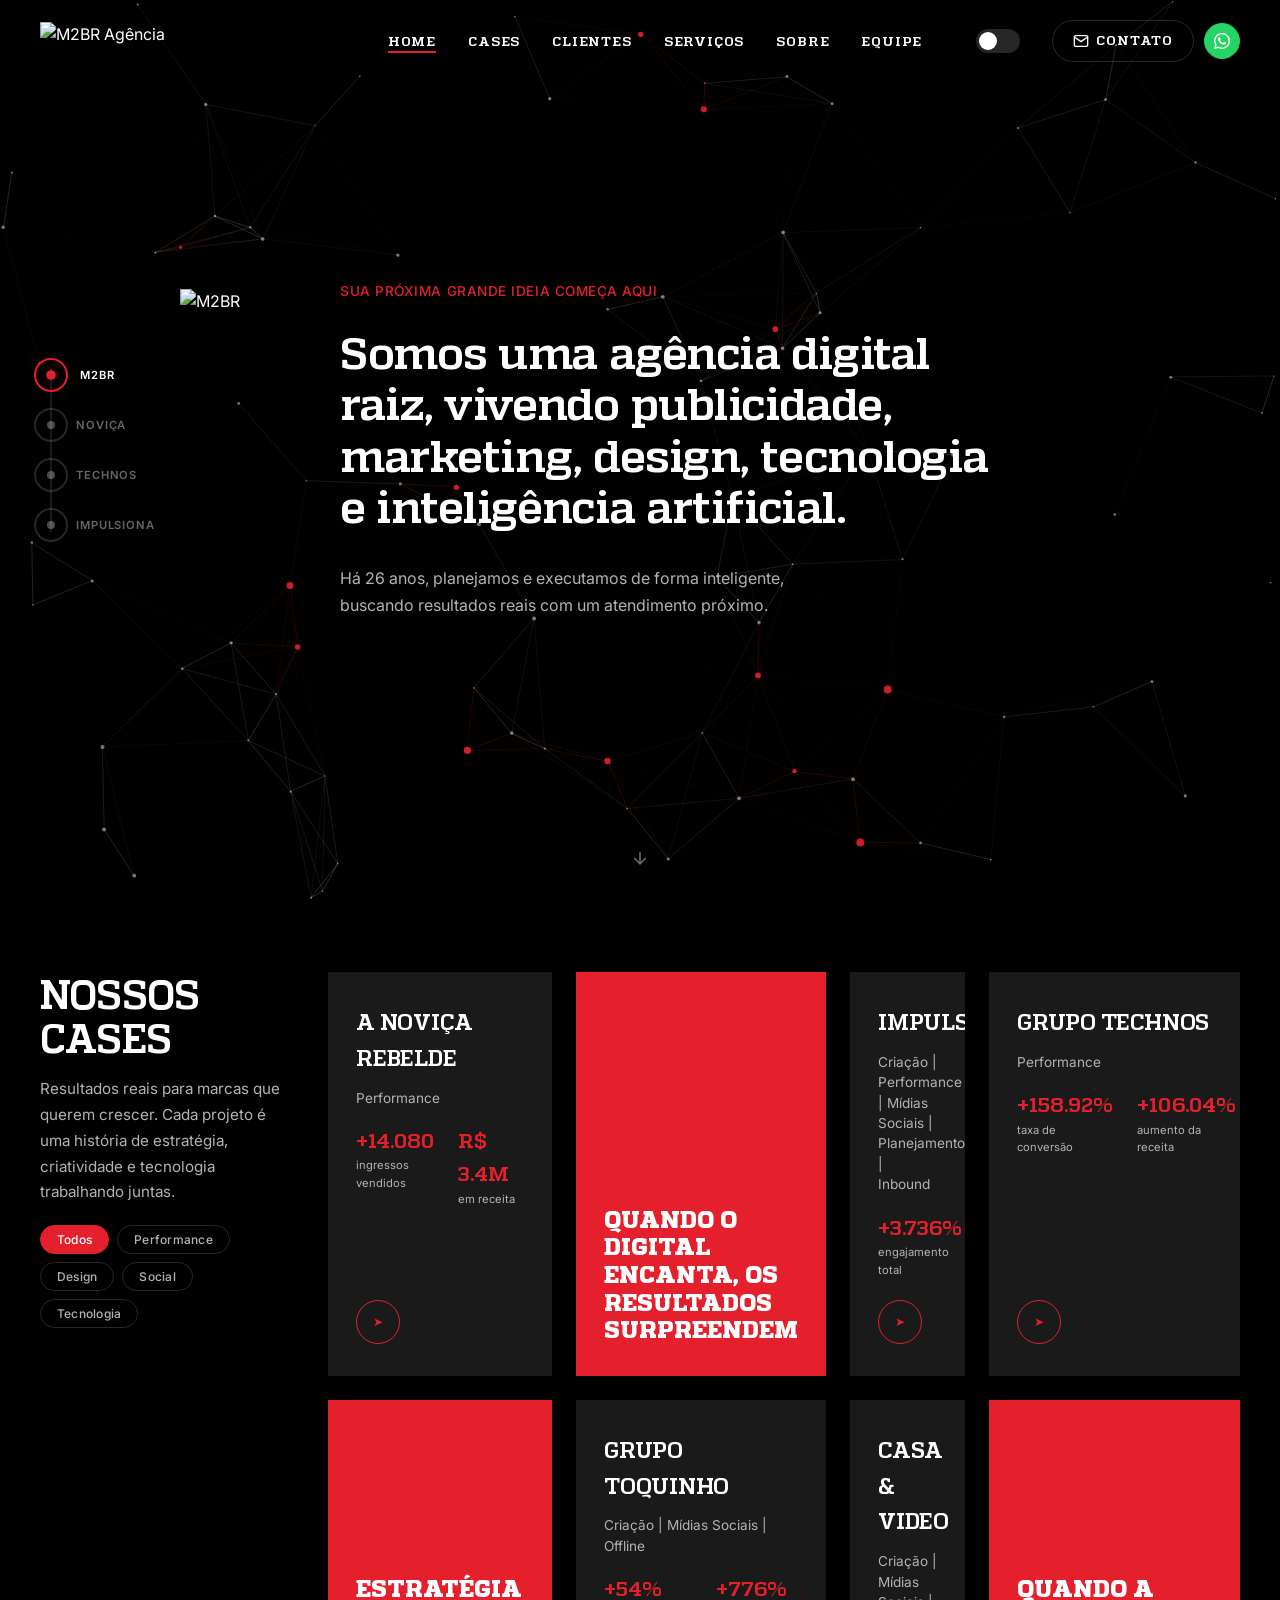
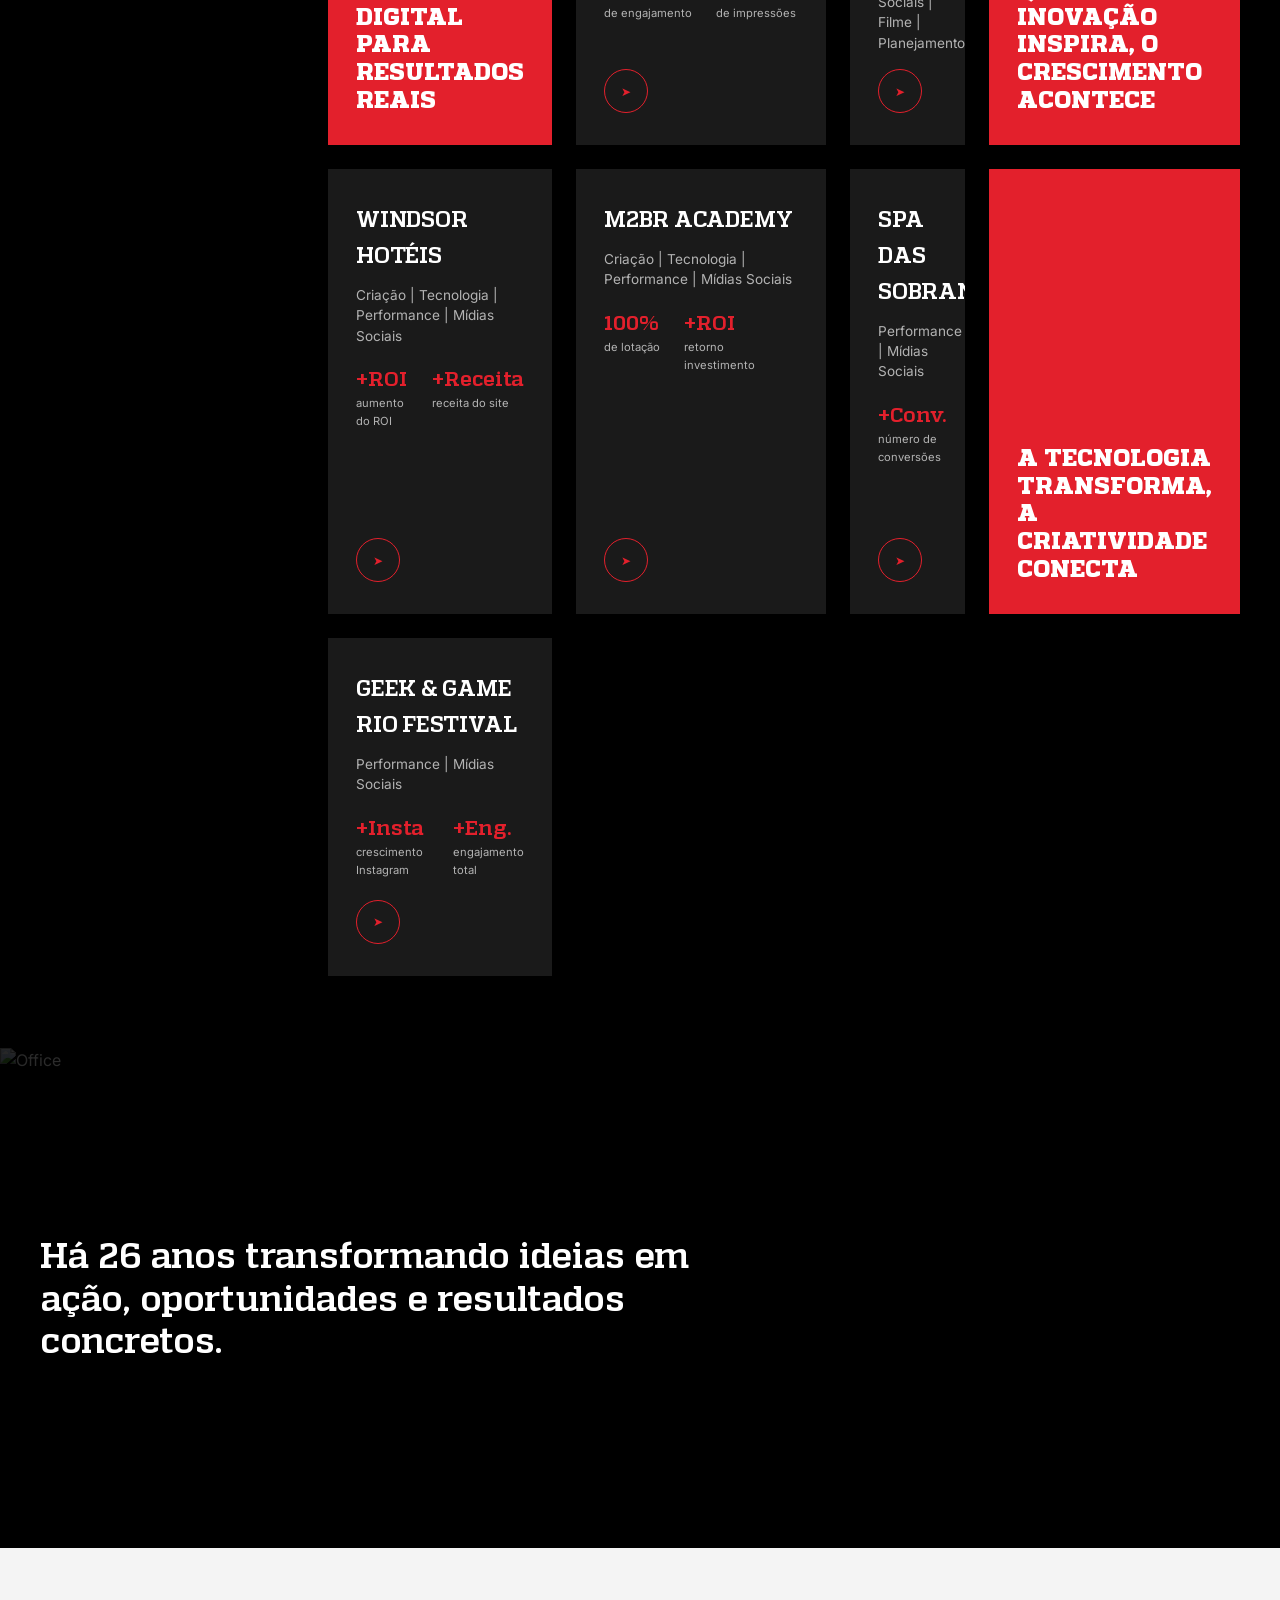
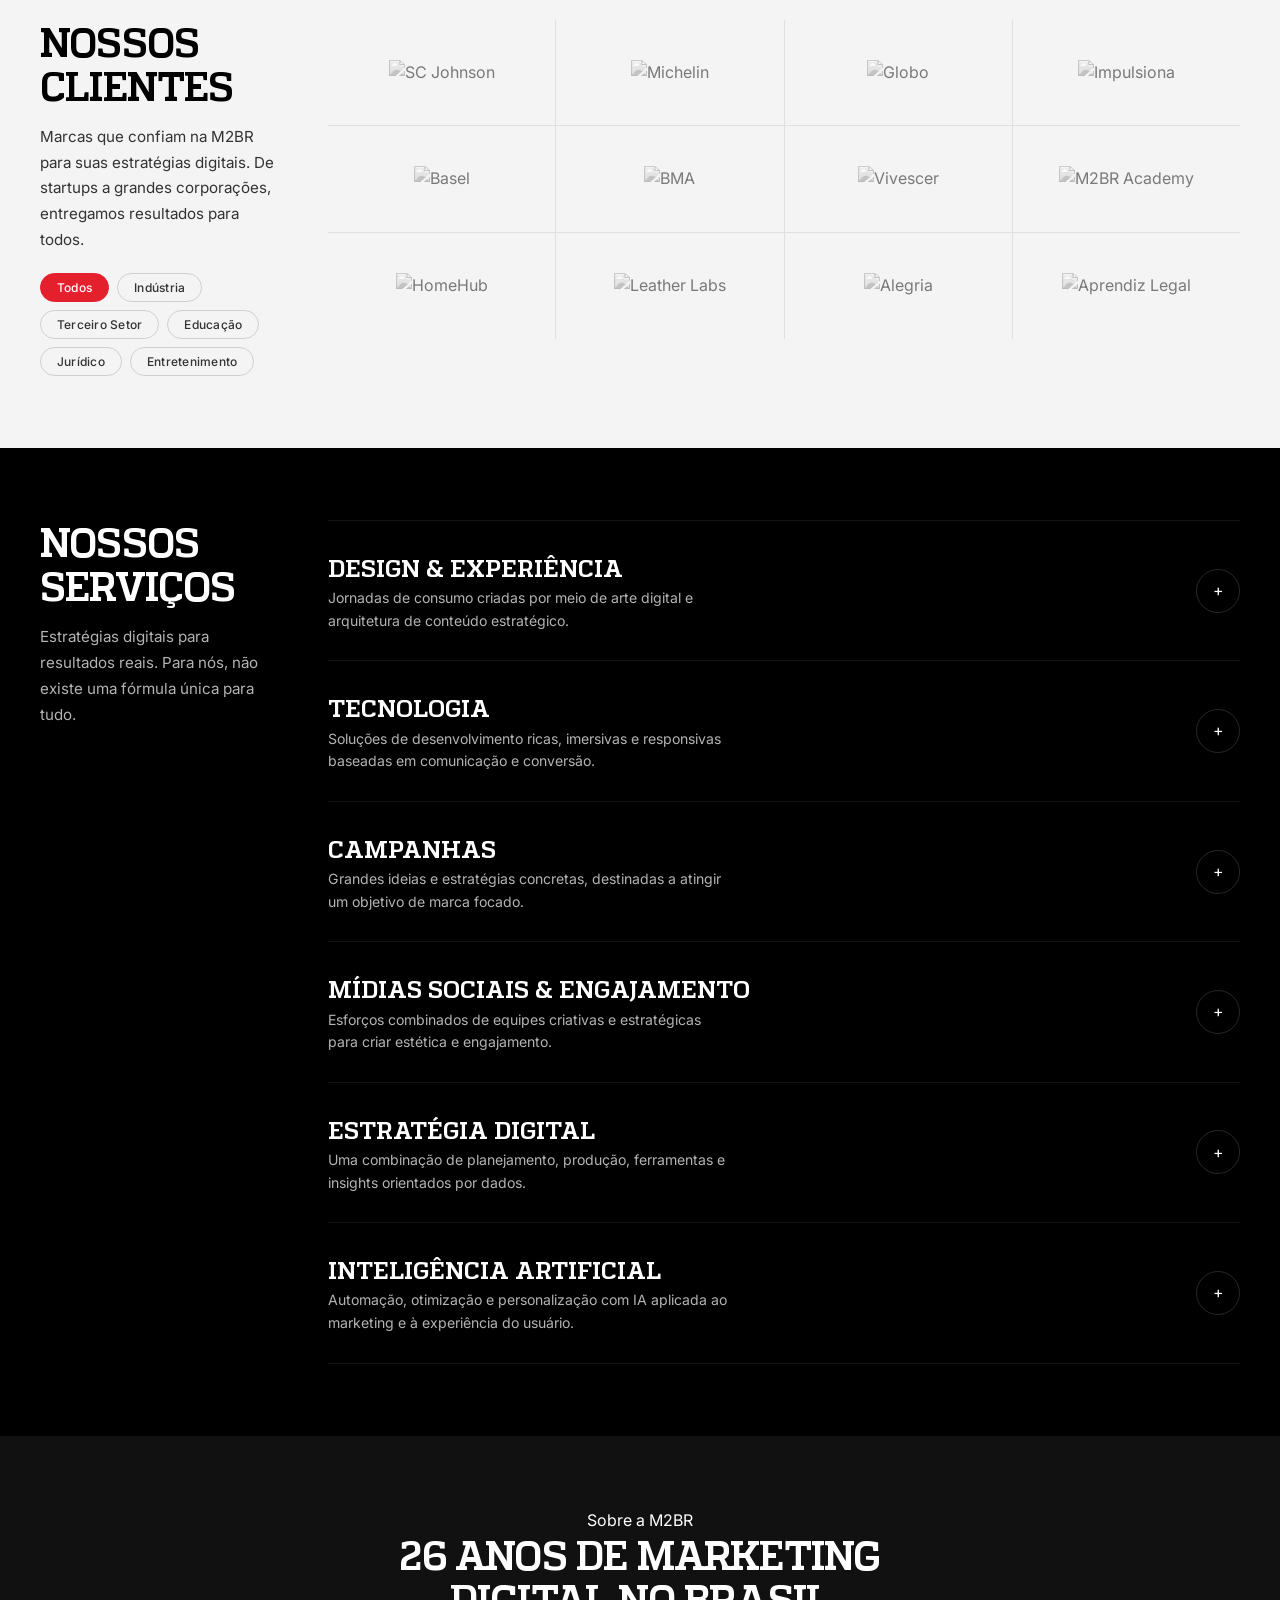
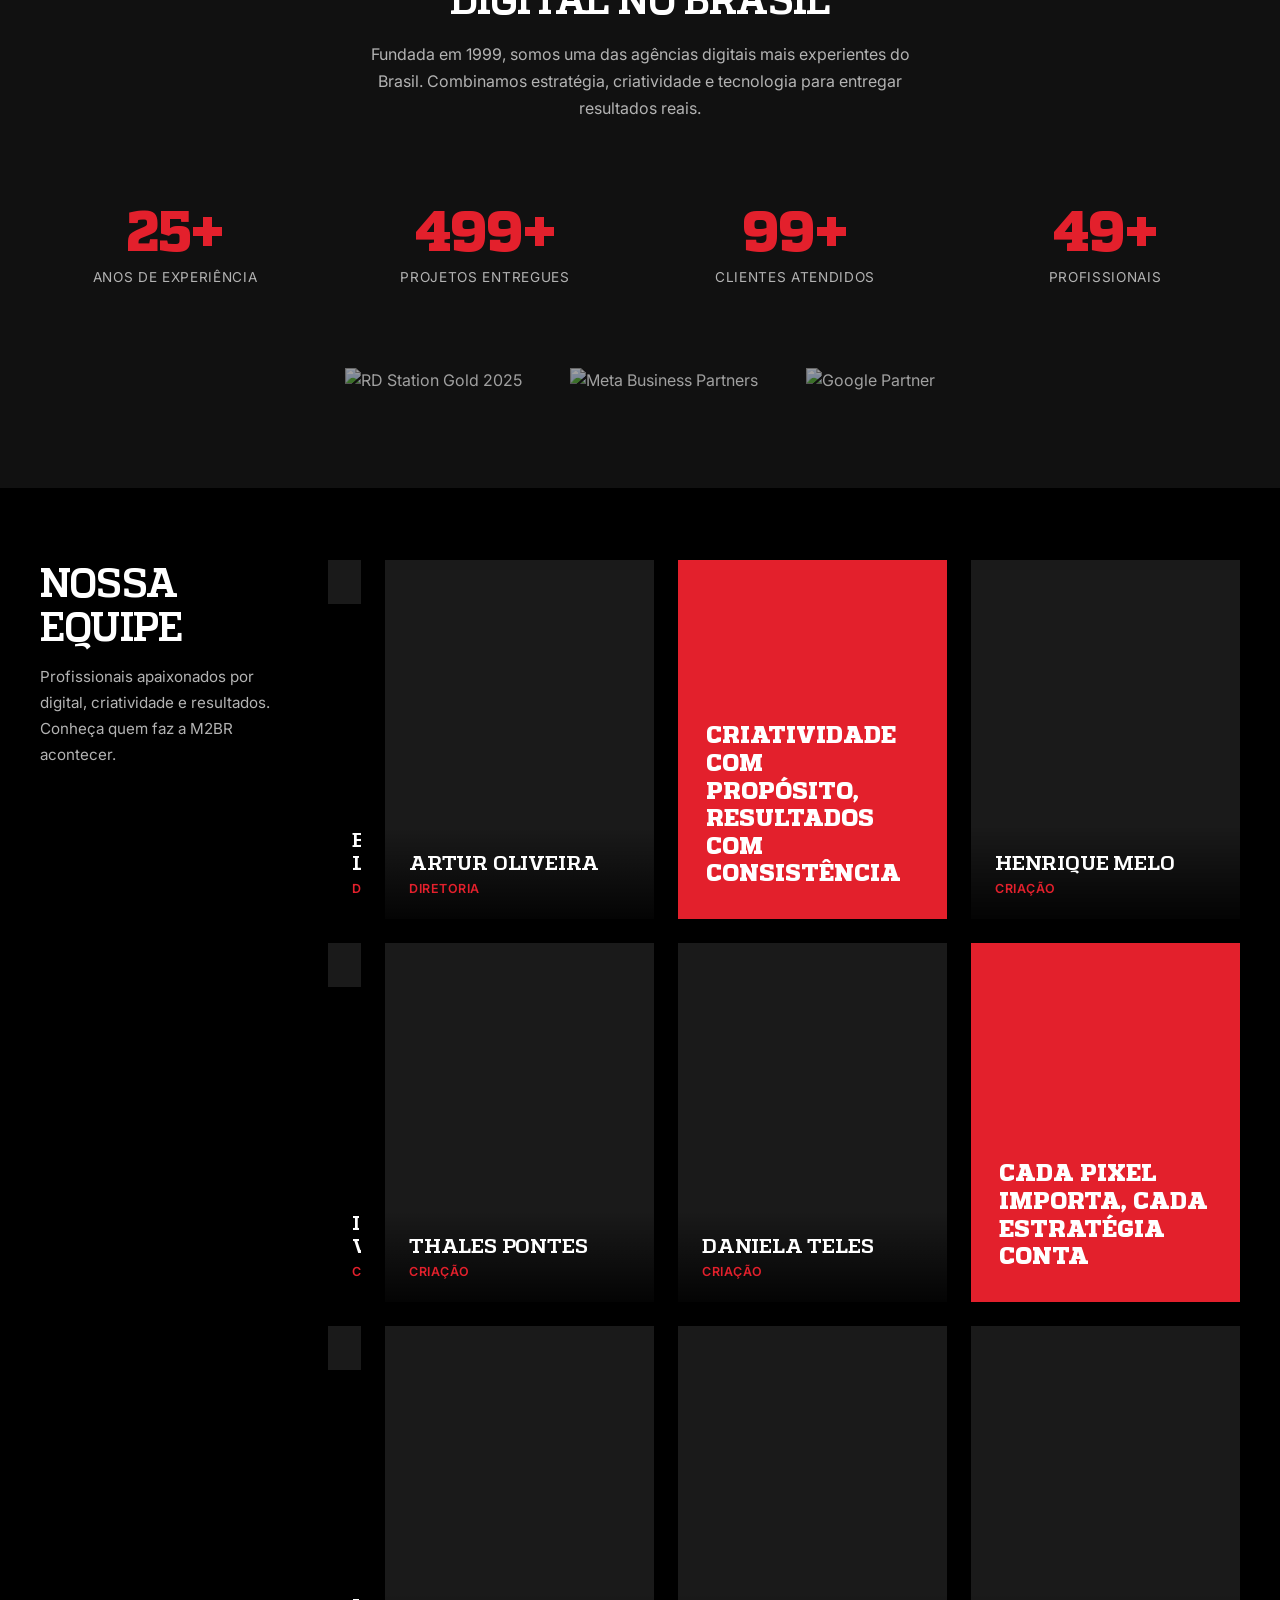
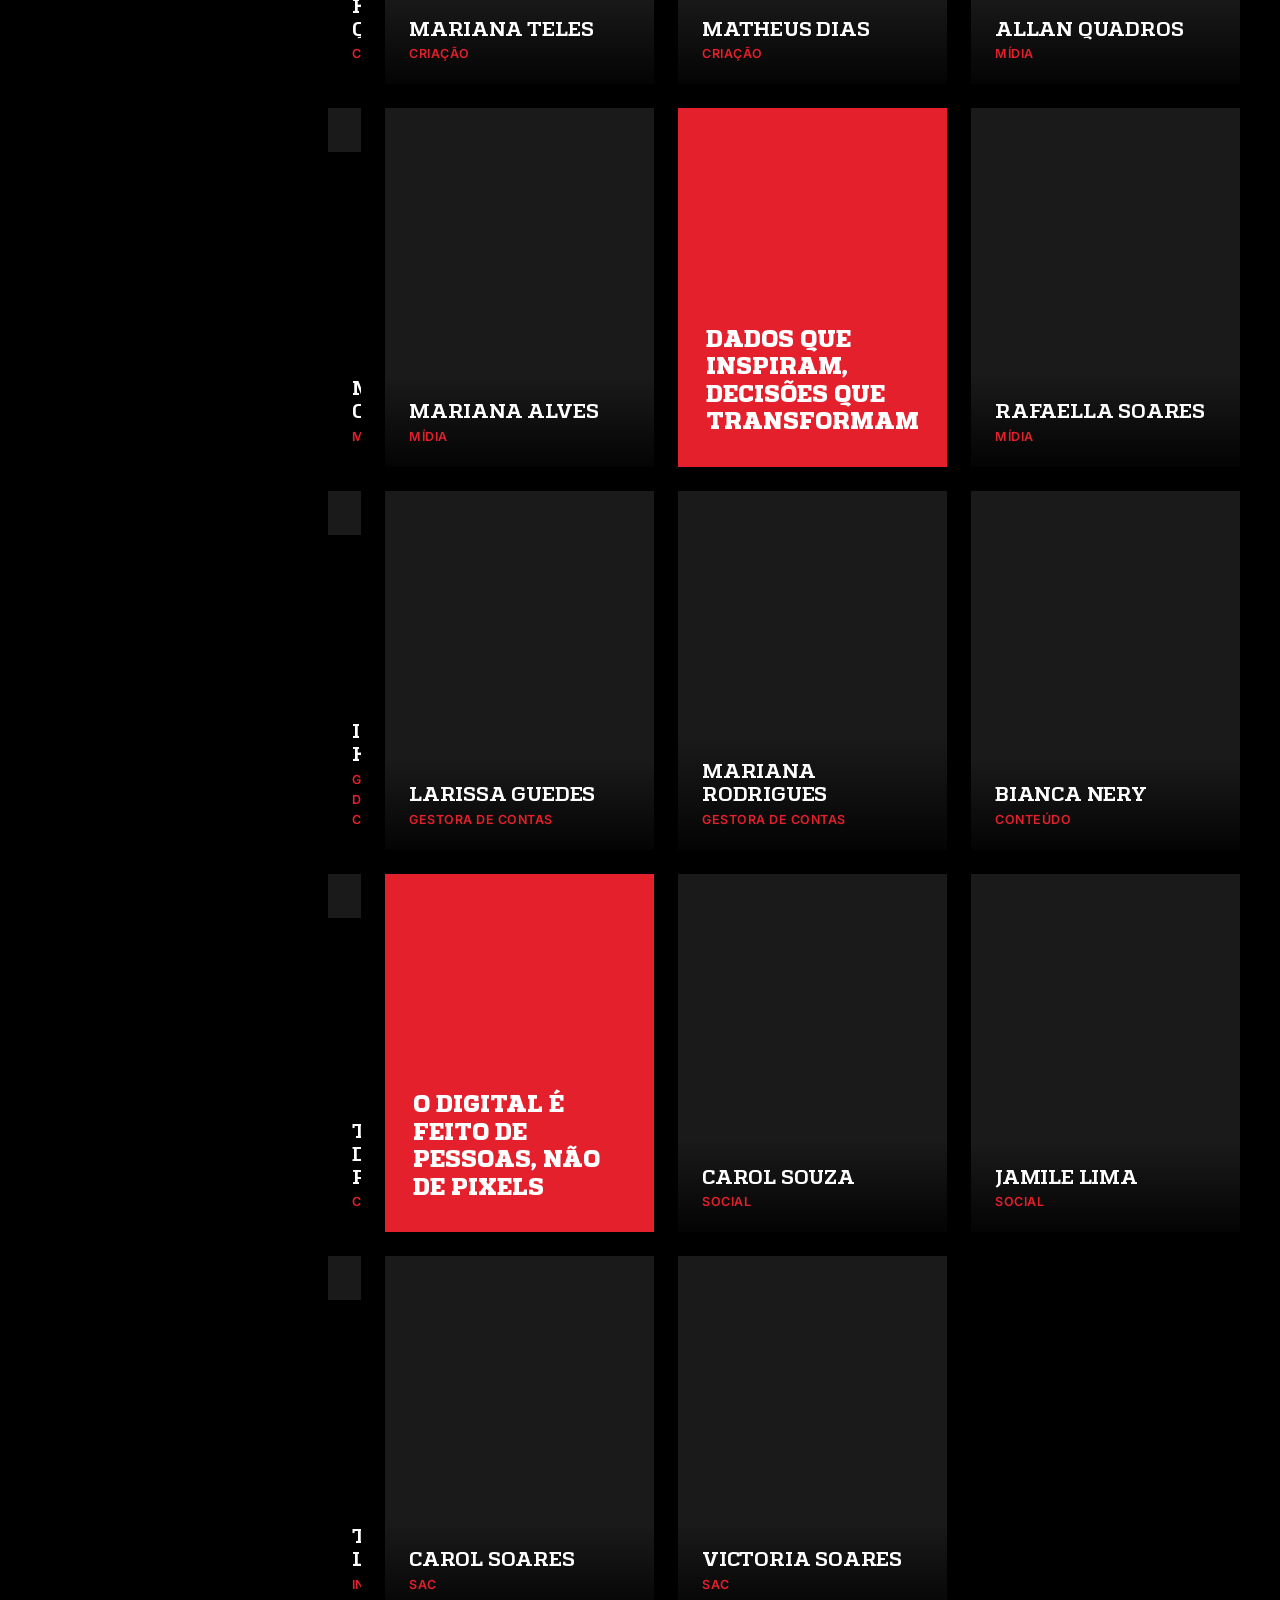
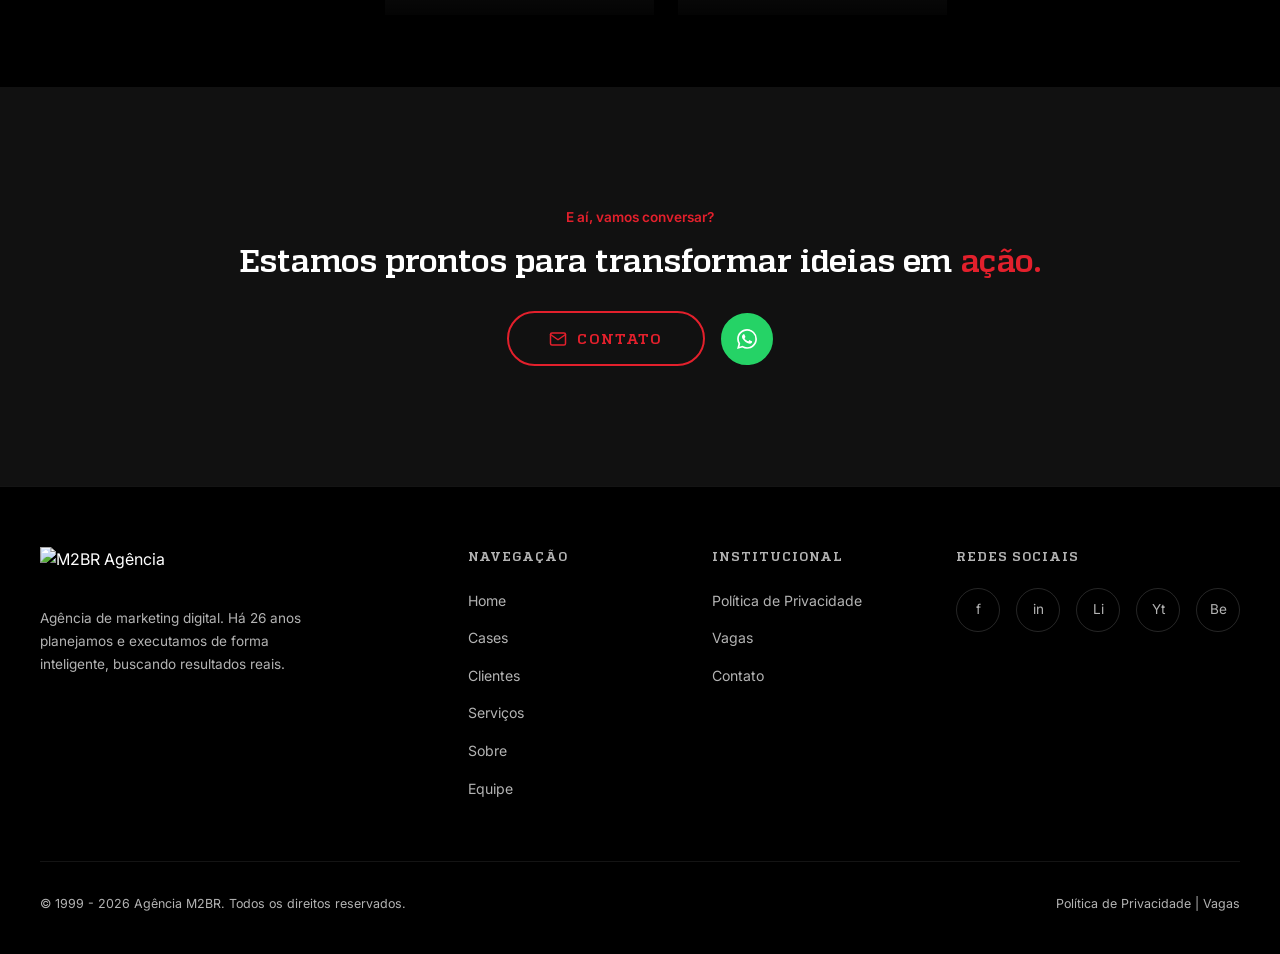
==== index.html @ 45c2c43b "Hero carousel slider with clip-path transitions, timeline nav, and light mode fix - 4-slide hero car" ====
<!DOCTYPE html>
<html lang="pt-BR">
<head>
  <meta charset="UTF-8">
  <meta name="viewport" content="width=device-width, initial-scale=1.0">
  <title>M2BR | Agência de Marketing Digital</title>
  <meta name="description" content="Somos uma agência digital raiz, vivendo publicidade, marketing, design, tecnologia e inteligência artificial. Há 26 anos transformando ideias em resultados.">
  <meta name="robots" content="noindex, nofollow">

  <!-- Open Graph / Social Sharing -->
  <meta property="og:type" content="website">
  <meta property="og:title" content="M2BR | Agência de Marketing Digital">
  <meta property="og:description" content="Agência digital raiz. Há 26 anos vivendo publicidade, marketing, design, tecnologia e IA. Transformamos ideias em resultados reais.">
  <meta property="og:image" content="https://agencia.m2br.com/wp-content/uploads/2024/10/LG-vermelho.png">
  <meta property="og:url" content="https://2026.m2br.com">
  <meta property="og:locale" content="pt_BR">
  <meta property="og:site_name" content="M2BR Agência">
  <meta name="twitter:card" content="summary_large_image">
  <meta name="twitter:title" content="M2BR | Agência de Marketing Digital">
  <meta name="twitter:description" content="Agência digital raiz. Há 26 anos transformando ideias em resultados reais.">

  <!-- Preload hero images -->
  <link rel="preload" as="image" href="https://agencia.m2br.com/wp-content/uploads/2024/10/A-NOVICA-REBELDE-2.jpg">
  <link rel="preload" as="image" href="https://agencia.m2br.com/wp-content/uploads/2024/10/technos-cover.jpg">
  <link rel="preload" as="image" href="https://agencia.m2br.com/wp-content/uploads/2024/10/imp_cover.jpg">

  <!-- Fonts -->
  <link rel="preconnect" href="https://fonts.googleapis.com">
  <link rel="preconnect" href="https://fonts.gstatic.com" crossorigin>
  <link href="https://fonts.googleapis.com/css2?family=Inter:wght@300;400;500;600;700&display=swap" rel="stylesheet">

  <!-- Styles -->
  <link rel="stylesheet" href="css/style.css?v=20260330a">

  <!-- Favicon -->
  <link rel="icon" href="https://agencia.m2br.com/wp-content/uploads/2022/05/LG.png" type="image/png">
</head>
<body>

  <!-- Skip Link -->
  <a href="#main-content" class="skip-link">Pular para o conteúdo principal</a>

  <!-- ======== NAVIGATION ======== -->
  <nav class="nav" id="nav" aria-label="Navegação principal">
    <div class="container">
      <a href="#" class="nav-logo">
        <img src="https://agencia.m2br.com/wp-content/uploads/2022/05/LG.png" alt="M2BR Agência" class="nav-logo-img">
      </a>
      <ul class="nav-links" id="navLinks">
        <li><a href="#home" class="active">Home</a></li>
        <li><a href="#cases">Cases</a></li>
        <li><a href="#clientes">Clientes</a></li>
        <li><a href="#servicos">Serviços</a></li>
        <li><a href="#sobre">Sobre</a></li>
        <li><a href="#equipe">Equipe</a></li>
        <li>
          <button class="theme-toggle" id="themeToggle" aria-label="Alternar tema claro/escuro" title="Alternar tema">
            <span class="theme-toggle-icon theme-toggle-icon--moon">&#9790;</span>
            <span class="theme-toggle-icon theme-toggle-icon--sun">&#9728;</span>
            <span class="theme-toggle-track"><span class="theme-toggle-thumb"></span></span>
          </button>
        </li>
        <li class="nav-ctas">
          <a href="#contato" class="nav-cta nav-cta--contato" aria-label="Contato">
            <svg width="16" height="16" viewBox="0 0 24 24" fill="none" stroke="currentColor" stroke-width="2" stroke-linecap="round" stroke-linejoin="round"><path d="M4 4h16c1.1 0 2 .9 2 2v12c0 1.1-.9 2-2 2H4c-1.1 0-2-.9-2-2V6c0-1.1.9-2 2-2z"/><polyline points="22,6 12,13 2,6"/></svg>
            <span class="nav-cta-label">Contato</span>
          </a>
          <a href="https://wa.me/5521999999999" class="nav-cta nav-cta--whatsapp" target="_blank" rel="noopener" aria-label="WhatsApp">
            <svg width="16" height="16" viewBox="0 0 24 24" fill="currentColor"><path d="M17.472 14.382c-.297-.149-1.758-.867-2.03-.967-.273-.099-.471-.148-.67.15-.197.297-.767.966-.94 1.164-.173.199-.347.223-.644.075-.297-.15-1.255-.463-2.39-1.475-.883-.788-1.48-1.761-1.653-2.059-.173-.297-.018-.458.13-.606.134-.133.298-.347.446-.52.149-.174.198-.298.298-.497.099-.198.05-.371-.025-.52-.075-.149-.669-1.612-.916-2.207-.242-.579-.487-.5-.669-.51-.173-.008-.371-.01-.57-.01-.198 0-.52.074-.792.372-.272.297-1.04 1.016-1.04 2.479 0 1.462 1.065 2.875 1.213 3.074.149.198 2.096 3.2 5.077 4.487.709.306 1.262.489 1.694.625.712.227 1.36.195 1.871.118.571-.085 1.758-.719 2.006-1.413.248-.694.248-1.289.173-1.413-.074-.124-.272-.198-.57-.347m-5.421 7.403h-.004a9.87 9.87 0 01-5.031-1.378l-.361-.214-3.741.982.998-3.648-.235-.374a9.86 9.86 0 01-1.51-5.26c.001-5.45 4.436-9.884 9.888-9.884 2.64 0 5.122 1.03 6.988 2.898a9.825 9.825 0 012.893 6.994c-.003 5.45-4.437 9.884-9.885 9.884m8.413-18.297A11.815 11.815 0 0012.05 0C5.495 0 .16 5.335.157 11.892c0 2.096.547 4.142 1.588 5.945L.057 24l6.305-1.654a11.882 11.882 0 005.683 1.448h.005c6.554 0 11.89-5.335 11.893-11.893a11.821 11.821 0 00-3.48-8.413z"/></svg>
          </a>
        </li>
      </ul>
      <button class="nav-toggle" id="navToggle" aria-label="Abrir menu de navegação" aria-expanded="false" aria-controls="navLinks">
        <span></span><span></span><span></span>
      </button>
    </div>
  </nav>

  <main id="main-content">

  <!-- ======== HERO ======== -->
  <section class="hero" id="home" aria-roledescription="carousel" aria-label="Destaques da agência">
    <canvas class="hero-particles" id="heroParticles"></canvas>

    <!-- Slides -->
    <div class="hero-slider" id="heroSlider">

      <!-- Slide 0: A Agência -->
      <div class="hero-slide active" data-slide="0" data-accent="227,32,44" role="tabpanel" aria-label="M2BR Agência">
        <div class="hero-slide-content container">
          <div class="hero-brand">
            <img src="https://agencia.m2br.com/wp-content/uploads/2024/10/LG-vermelho.png" alt="M2BR" class="hero-logo">
          </div>
          <div class="hero-text">
            <p class="hero-tagline">Sua próxima grande ideia começa aqui</p>
            <h1>Somos uma agência digital raiz, vivendo publicidade, marketing, design, tecnologia e inteligência artificial.</h1>
            <p class="hero-desc">Há 26 anos, planejamos e executamos de forma inteligente, buscando resultados reais com um atendimento próximo.</p>
          </div>
        </div>
      </div>

      <!-- Slide 1: A Noviça Rebelde -->
      <div class="hero-slide" data-slide="1" data-accent="227,32,44" role="tabpanel" aria-label="Case A Noviça Rebelde" aria-hidden="true">
        <div class="hero-slide-bg">
          <img src="https://agencia.m2br.com/wp-content/uploads/2024/10/A-NOVICA-REBELDE-2.jpg" alt="" loading="lazy">
        </div>
        <div class="hero-slide-content container">
          <div class="hero-text">
            <p class="hero-tagline">Case de Sucesso — Performance</p>
            <h1>A Noviça Rebelde</h1>
            <div class="hero-metrics">
              <div class="hero-metric">
                <div class="hero-metric-value" data-target="14080" data-prefix="+">+14.080</div>
                <div class="hero-metric-label">ingressos vendidos</div>
              </div>
              <div class="hero-metric">
                <div class="hero-metric-value">R$ 3.4M</div>
                <div class="hero-metric-label">em receita</div>
              </div>
            </div>
            <a href="#cases" class="hero-case-link">Ver case completo <span>→</span></a>
          </div>
        </div>
      </div>

      <!-- Slide 2: Grupo Technos -->
      <div class="hero-slide" data-slide="2" data-accent="212,175,55" role="tabpanel" aria-label="Case Grupo Technos" aria-hidden="true">
        <div class="hero-slide-bg">
          <img src="https://agencia.m2br.com/wp-content/uploads/2024/10/technos-cover.jpg" alt="" loading="lazy">
        </div>
        <div class="hero-slide-content container">
          <div class="hero-text">
            <p class="hero-tagline">Case de Sucesso — Performance</p>
            <h1>Grupo Technos</h1>
            <div class="hero-metrics">
              <div class="hero-metric">
                <div class="hero-metric-value">+158.92%</div>
                <div class="hero-metric-label">taxa de conversão</div>
              </div>
              <div class="hero-metric">
                <div class="hero-metric-value">+106.04%</div>
                <div class="hero-metric-label">aumento da receita</div>
              </div>
            </div>
            <a href="#cases" class="hero-case-link">Ver case completo <span>→</span></a>
          </div>
        </div>
      </div>

      <!-- Slide 3: Impulsiona -->
      <div class="hero-slide" data-slide="3" data-accent="0,180,130" role="tabpanel" aria-label="Case Impulsiona" aria-hidden="true">
        <div class="hero-slide-bg">
          <img src="https://agencia.m2br.com/wp-content/uploads/2024/10/imp_cover.jpg" alt="" loading="lazy">
        </div>
        <div class="hero-slide-content container">
          <div class="hero-text">
            <p class="hero-tagline">Case de Sucesso — Performance & Social</p>
            <h1>Impulsiona</h1>
            <div class="hero-metrics">
              <div class="hero-metric">
                <div class="hero-metric-value">+3.736%</div>
                <div class="hero-metric-label">engajamento total</div>
              </div>
              <div class="hero-metric">
                <div class="hero-metric-value">+10.000</div>
                <div class="hero-metric-label">escolas cadastradas</div>
              </div>
            </div>
            <a href="#cases" class="hero-case-link">Ver case completo <span>→</span></a>
          </div>
        </div>
      </div>
    </div>

    <!-- Timeline Navigator -->
    <nav class="hero-timeline" id="heroTimeline" aria-label="Navegação do hero">
      <div class="hero-timeline-line"></div>
      <button class="hero-timeline-node active" data-goto="0" aria-label="M2BR Agência" aria-current="true">
        <svg class="hero-node-ring" viewBox="0 0 36 36"><circle cx="18" cy="18" r="16" fill="none" stroke-width="2"/></svg>
        <span class="hero-node-label">M2BR</span>
      </button>
      <button class="hero-timeline-node" data-goto="1" aria-label="Case A Noviça Rebelde">
        <svg class="hero-node-ring" viewBox="0 0 36 36"><circle cx="18" cy="18" r="16" fill="none" stroke-width="2"/></svg>
        <span class="hero-node-label">Noviça</span>
      </button>
      <button class="hero-timeline-node" data-goto="2" aria-label="Case Grupo Technos">
        <svg class="hero-node-ring" viewBox="0 0 36 36"><circle cx="18" cy="18" r="16" fill="none" stroke-width="2"/></svg>
        <span class="hero-node-label">Technos</span>
      </button>
      <button class="hero-timeline-node" data-goto="3" aria-label="Case Impulsiona">
        <svg class="hero-node-ring" viewBox="0 0 36 36"><circle cx="18" cy="18" r="16" fill="none" stroke-width="2"/></svg>
        <span class="hero-node-label">Impulsiona</span>
      </button>
    </nav>

    <div class="hero-scroll">
      <svg viewBox="0 0 24 24" fill="none" stroke="currentColor" stroke-width="2"><path d="M12 5v14M5 12l7 7 7-7"/></svg>
    </div>
  </section>

  <!-- ======== CASES ======== -->
  <section class="section" id="cases">
    <div class="container">
      <div class="section-layout">
        <div class="section-sidebar fade-up">
          <h2 class="section-title">Nossos Cases</h2>
          <p class="section-desc">Resultados reais para marcas que querem crescer. Cada projeto é uma história de estratégia, criatividade e tecnologia trabalhando juntas.</p>
          <div class="filter-pills" data-filter-target="cases-grid">
            <button class="filter-pill active" data-filter="all">Todos</button>
            <button class="filter-pill" data-filter="performance">Performance</button>
            <button class="filter-pill" data-filter="design">Design</button>
            <button class="filter-pill" data-filter="social">Social</button>
            <button class="filter-pill" data-filter="tecnologia">Tecnologia</button>
          </div>
        </div>
        <div class="cases-grid" id="cases-grid">

          <!-- Card: A Noviça Rebelde -->
          <div class="card card-has-bg fade-up" data-category="performance">
            <img class="card-bg" src="https://agencia.m2br.com/wp-content/uploads/2024/10/A-NOVICA-REBELDE-2.jpg" alt="" loading="lazy">
            <div class="card-content">
              <div>
                <div class="card-client">A Noviça Rebelde</div>
                <div class="card-services">Performance</div>
                <div class="card-metrics">
                  <div class="card-metric">
                    <div class="metric-value">+14.080</div>
                    <div class="metric-label">ingressos vendidos</div>
                  </div>
                  <div class="card-metric">
                    <div class="metric-value">R$ 3.4M</div>
                    <div class="metric-label">em receita</div>
                  </div>
                </div>
              </div>
              <a href="#" class="card-arrow">&#10148;</a>
            </div>
          </div>

          <!-- Quote Card -->
          <div class="card-quote fade-up" data-category="all">
            <div class="quote-text">Quando o digital encanta, os resultados surpreendem</div>
          </div>

          <!-- Card: Impulsiona -->
          <div class="card card-has-bg fade-up" data-category="social performance">
            <img class="card-bg" src="https://agencia.m2br.com/wp-content/uploads/2024/10/imp_cover.jpg" alt="" loading="lazy">
            <div class="card-content">
              <div>
                <div class="card-client">Impulsiona</div>
                <div class="card-services">Criação | Performance | Mídias Sociais | Planejamento | Inbound</div>
                <div class="card-metrics">
                  <div class="card-metric">
                    <div class="metric-value">+3.736%</div>
                    <div class="metric-label">engajamento total</div>
                  </div>
                  <div class="card-metric">
                    <div class="metric-value">+10.000</div>
                    <div class="metric-label">escolas cadastradas</div>
                  </div>
                </div>
              </div>
              <a href="#" class="card-arrow">&#10148;</a>
            </div>
          </div>

          <!-- Card: Grupo Technos -->
          <div class="card card-has-bg fade-up" data-category="performance">
            <img class="card-bg" src="https://agencia.m2br.com/wp-content/uploads/2024/10/technos-cover.jpg" alt="" loading="lazy">
            <div class="card-content">
              <div>
                <div class="card-client">Grupo Technos</div>
                <div class="card-services">Performance</div>
                <div class="card-metrics">
                  <div class="card-metric">
                    <div class="metric-value">+158.92%</div>
                    <div class="metric-label">taxa de conversão</div>
                  </div>
                  <div class="card-metric">
                    <div class="metric-value">+106.04%</div>
                    <div class="metric-label">aumento da receita</div>
                  </div>
                </div>
              </div>
              <a href="#" class="card-arrow">&#10148;</a>
            </div>
          </div>

          <!-- Quote Card -->
          <div class="card-quote fade-up" data-category="all">
            <div class="quote-text">Estratégia digital para resultados reais</div>
          </div>

          <!-- Card: Grupo Toquinho -->
          <div class="card card-has-bg fade-up" data-category="social design">
            <img class="card-bg" src="https://agencia.m2br.com/wp-content/uploads/2024/10/cover-grupo-toquinho.jpg" alt="" loading="lazy">
            <div class="card-content">
              <div>
                <div class="card-client">Grupo Toquinho</div>
                <div class="card-services">Criação | Mídias Sociais | Offline</div>
                <div class="card-metrics">
                  <div class="card-metric">
                    <div class="metric-value">+54%</div>
                    <div class="metric-label">de engajamento</div>
                  </div>
                  <div class="card-metric">
                    <div class="metric-value">+776%</div>
                    <div class="metric-label">de impressões</div>
                  </div>
                </div>
              </div>
              <a href="#" class="card-arrow">&#10148;</a>
            </div>
          </div>

          <!-- Card: Casa & Video -->
          <div class="card card-has-bg fade-up" data-category="design social">
            <img class="card-bg" src="https://agencia.m2br.com/wp-content/uploads/2024/10/cv-case-cover.jpg" alt="" loading="lazy">
            <div class="card-content">
              <div>
                <div class="card-client">Casa & Video</div>
                <div class="card-services">Criação | Mídias Sociais | Filme | Planejamento</div>
              </div>
              <a href="#" class="card-arrow">&#10148;</a>
            </div>
          </div>

          <!-- Quote Card -->
          <div class="card-quote fade-up" data-category="all">
            <div class="quote-text">Quando a inovação inspira, o crescimento acontece</div>
          </div>

          <!-- Card: Windsor Hotéis -->
          <div class="card card-has-bg fade-up" data-category="tecnologia performance social">
            <img class="card-bg" src="https://agencia.m2br.com/wp-content/uploads/2024/10/cover-windsor.jpg" alt="" loading="lazy">
            <div class="card-content">
              <div>
                <div class="card-client">Windsor Hotéis</div>
                <div class="card-services">Criação | Tecnologia | Performance | Mídias Sociais</div>
                <div class="card-metrics">
                  <div class="card-metric">
                    <div class="metric-value">+ROI</div>
                    <div class="metric-label">aumento do ROI</div>
                  </div>
                  <div class="card-metric">
                    <div class="metric-value">+Receita</div>
                    <div class="metric-label">receita do site</div>
                  </div>
                </div>
              </div>
              <a href="#" class="card-arrow">&#10148;</a>
            </div>
          </div>

          <!-- Card: M2BR Academy -->
          <div class="card card-has-bg fade-up" data-category="tecnologia social performance">
            <img class="card-bg" src="https://agencia.m2br.com/wp-content/uploads/2024/10/academy-bw-cover.jpg" alt="" loading="lazy">
            <div class="card-content">
              <div>
                <div class="card-client">M2BR Academy</div>
                <div class="card-services">Criação | Tecnologia | Performance | Mídias Sociais</div>
                <div class="card-metrics">
                  <div class="card-metric">
                    <div class="metric-value">100%</div>
                    <div class="metric-label">de lotação</div>
                  </div>
                  <div class="card-metric">
                    <div class="metric-value">+ROI</div>
                    <div class="metric-label">retorno investimento</div>
                  </div>
                </div>
              </div>
              <a href="#" class="card-arrow">&#10148;</a>
            </div>
          </div>

          <!-- Card: Spa das Sobrancelhas -->
          <div class="card card-has-bg fade-up" data-category="performance social">
            <img class="card-bg" src="https://agencia.m2br.com/wp-content/uploads/2024/10/cover-spa-da-sobrancelha.jpg" alt="" loading="lazy">
            <div class="card-content">
              <div>
                <div class="card-client">Spa das Sobrancelhas</div>
                <div class="card-services">Performance | Mídias Sociais</div>
                <div class="card-metrics">
                  <div class="card-metric">
                    <div class="metric-value">+Conv.</div>
                    <div class="metric-label">número de conversões</div>
                  </div>
                  <div class="card-metric">
                    <div class="metric-value">-CPC</div>
                    <div class="metric-label">custo por clique</div>
                  </div>
                </div>
              </div>
              <a href="#" class="card-arrow">&#10148;</a>
            </div>
          </div>

          <!-- Quote Card -->
          <div class="card-quote fade-up" data-category="all">
            <div class="quote-text">A tecnologia transforma, a criatividade conecta</div>
          </div>

          <!-- Card: Geek & Game -->
          <div class="card card-has-bg fade-up" data-category="performance social">
            <img class="card-bg" src="https://agencia.m2br.com/wp-content/uploads/2024/10/ggrf-cover.jpg" alt="" loading="lazy">
            <div class="card-content">
              <div>
                <div class="card-client">Geek & Game Rio Festival</div>
                <div class="card-services">Performance | Mídias Sociais</div>
                <div class="card-metrics">
                  <div class="card-metric">
                    <div class="metric-value">+Insta</div>
                    <div class="metric-label">crescimento Instagram</div>
                  </div>
                  <div class="card-metric">
                    <div class="metric-value">+Eng.</div>
                    <div class="metric-label">engajamento total</div>
                  </div>
                </div>
              </div>
              <a href="#" class="card-arrow">&#10148;</a>
            </div>
          </div>

        </div>
      </div>
    </div>
  </section>

  <!-- ======== BANNER ======== -->
  <div class="banner">
    <div class="banner-bg">
      <img src="https://images.unsplash.com/photo-1497366216548-37526070297c?w=1600&q=80" alt="Office" loading="lazy">
    </div>
    <div class="container">
      <div class="banner-text fade-up">Há 26 anos transformando ideias em ação, oportunidades e resultados concretos.</div>
    </div>
  </div>

  <!-- ======== CLIENTES ======== -->
  <section class="section section-light" id="clientes">
    <div class="container">
      <div class="section-layout">
        <div class="section-sidebar fade-up">
          <h2 class="section-title">Nossos Clientes</h2>
          <p class="section-desc">Marcas que confiam na M2BR para suas estratégias digitais. De startups a grandes corporações, entregamos resultados para todos.</p>
          <div class="filter-pills" data-filter-target="clients-grid">
            <button class="filter-pill active" data-filter="all">Todos</button>
            <button class="filter-pill" data-filter="industria">Indústria</button>
            <button class="filter-pill" data-filter="terceiro-setor">Terceiro Setor</button>
            <button class="filter-pill" data-filter="educacao">Educação</button>
            <button class="filter-pill" data-filter="juridico">Jurídico</button>
            <button class="filter-pill" data-filter="entretenimento">Entretenimento</button>
          </div>
        </div>
        <div>
          <div class="clients-grid fade-up" id="clients-grid">
            <div class="client-logo" data-segment="industria">
              <img src="https://agencia.m2br.com/wp-content/uploads/2024/10/logo_scjohnson.png" alt="SC Johnson" loading="lazy">
            </div>
            <div class="client-logo" data-segment="industria">
              <img src="https://agencia.m2br.com/wp-content/uploads/2024/10/logo_michelin.png" alt="Michelin" loading="lazy">
            </div>
            <div class="client-logo" data-segment="entretenimento">
              <img src="https://agencia.m2br.com/wp-content/uploads/2024/10/logo_globo.png" alt="Globo" loading="lazy">
            </div>
            <div class="client-logo" data-segment="terceiro-setor">
              <img src="https://agencia.m2br.com/wp-content/uploads/2024/10/logo_impulsiona.png" alt="Impulsiona" loading="lazy">
            </div>
            <div class="client-logo" data-segment="industria">
              <img src="https://agencia.m2br.com/wp-content/uploads/2024/10/logo_basel.png" alt="Basel" loading="lazy">
            </div>
            <div class="client-logo" data-segment="juridico">
              <img src="https://agencia.m2br.com/wp-content/uploads/2024/10/bma.png" alt="BMA" loading="lazy">
            </div>
            <div class="client-logo" data-segment="terceiro-setor">
              <img src="https://agencia.m2br.com/wp-content/uploads/2024/10/logo_vivescer.png" alt="Vivescer" loading="lazy">
            </div>
            <div class="client-logo" data-segment="educacao">
              <img src="https://agencia.m2br.com/wp-content/uploads/2024/10/logo_m2br_academy.png" alt="M2BR Academy" loading="lazy">
            </div>
            <div class="client-logo" data-segment="industria">
              <img src="https://agencia.m2br.com/wp-content/uploads/2024/10/logo_homehub.png" alt="HomeHub" loading="lazy">
            </div>
            <div class="client-logo" data-segment="industria">
              <img src="https://agencia.m2br.com/wp-content/uploads/2024/10/logo_leather_labs.png" alt="Leather Labs" loading="lazy">
            </div>
            <div class="client-logo" data-segment="entretenimento">
              <img src="https://agencia.m2br.com/wp-content/uploads/2024/10/logo_alegria.png" alt="Alegria" loading="lazy">
            </div>
            <div class="client-logo" data-segment="terceiro-setor">
              <img src="https://agencia.m2br.com/wp-content/uploads/2024/10/logo_aprendiz_legal.png" alt="Aprendiz Legal" loading="lazy">
            </div>
          </div>
        </div>
      </div>
    </div>
  </section>

  <!-- ======== SERVICOS ======== -->
  <section class="section" id="servicos">
    <div class="container">
      <div class="section-layout">
        <div class="section-sidebar fade-up">
          <h2 class="section-title">Nossos Serviços</h2>
          <p class="section-desc">Estratégias digitais para resultados reais. Para nós, não existe uma fórmula única para tudo.</p>
        </div>
        <div class="services-list fade-up">
          <div class="service-item">
            <div>
              <div class="service-name">Design & Experiência</div>
              <div class="service-desc">Jornadas de consumo criadas por meio de arte digital e arquitetura de conteúdo estratégico.</div>
            </div>
            <div class="service-toggle">+</div>
          </div>
          <div class="service-item">
            <div>
              <div class="service-name">Tecnologia</div>
              <div class="service-desc">Soluções de desenvolvimento ricas, imersivas e responsivas baseadas em comunicação e conversão.</div>
            </div>
            <div class="service-toggle">+</div>
          </div>
          <div class="service-item">
            <div>
              <div class="service-name">Campanhas</div>
              <div class="service-desc">Grandes ideias e estratégias concretas, destinadas a atingir um objetivo de marca focado.</div>
            </div>
            <div class="service-toggle">+</div>
          </div>
          <div class="service-item">
            <div>
              <div class="service-name">Mídias Sociais & Engajamento</div>
              <div class="service-desc">Esforços combinados de equipes criativas e estratégicas para criar estética e engajamento.</div>
            </div>
            <div class="service-toggle">+</div>
          </div>
          <div class="service-item">
            <div>
              <div class="service-name">Estratégia Digital</div>
              <div class="service-desc">Uma combinação de planejamento, produção, ferramentas e insights orientados por dados.</div>
            </div>
            <div class="service-toggle">+</div>
          </div>
          <div class="service-item">
            <div>
              <div class="service-name">Inteligência Artificial</div>
              <div class="service-desc">Automação, otimização e personalização com IA aplicada ao marketing e à experiência do usuário.</div>
            </div>
            <div class="service-toggle">+</div>
          </div>
        </div>
      </div>
    </div>
  </section>

  <!-- ======== SOBRE / NUMBERS ======== -->
  <section class="section" id="sobre" style="background: var(--black-light);">
    <div class="container">
      <div style="text-align: center; margin-bottom: 80px;" class="fade-up">
        <div class="section-subtitle">Sobre a M2BR</div>
        <h2 class="section-title" style="max-width: 600px; margin: 0 auto 20px;">26 anos de marketing digital no Brasil</h2>
        <p style="color: var(--gray); max-width: 560px; margin: 0 auto; line-height: 1.7;">Fundada em 1999, somos uma das agências digitais mais experientes do Brasil. Combinamos estratégia, criatividade e tecnologia para entregar resultados reais.</p>
      </div>
      <div class="numbers-grid fade-up">
        <div class="number-item">
          <div class="number-value">26+</div>
          <div class="number-label">Anos de experiência</div>
        </div>
        <div class="number-item">
          <div class="number-value">500+</div>
          <div class="number-label">Projetos entregues</div>
        </div>
        <div class="number-item">
          <div class="number-value">100+</div>
          <div class="number-label">Clientes atendidos</div>
        </div>
        <div class="number-item">
          <div class="number-value">50+</div>
          <div class="number-label">Profissionais</div>
        </div>
      </div>
      <div style="margin-top: 80px; display: flex; justify-content: center;" class="fade-up">
        <div class="badges-row">
          <div class="badge-item">
            <img src="https://agencia.m2br.com/wp-content/uploads/2024/07/selo_gold_2025_atualizado.png" alt="RD Station Gold 2025" loading="lazy">
          </div>
          <div class="badge-item">
            <img src="https://agencia.m2br.com/wp-content/uploads/2024/07/selo-meta.png" alt="Meta Business Partners" loading="lazy">
          </div>
          <div class="badge-item">
            <img src="https://agencia.m2br.com/wp-content/uploads/2024/10/google.png" alt="Google Partner" loading="lazy">
          </div>
        </div>
      </div>
    </div>
  </section>

  <!-- ======== EQUIPE ======== -->
  <section class="section" id="equipe">
    <div class="container">
      <div class="section-layout">
        <div class="section-sidebar fade-up">
          <h2 class="section-title">Nossa Equipe</h2>
          <p class="section-desc">Profissionais apaixonados por digital, criatividade e resultados. Conheça quem faz a M2BR acontecer.</p>
        </div>
        <div class="team-grid">

          <div class="team-card fade-up">
            <div class="team-photo" style="background-image: url('https://i.pravatar.cc/400?img=11')"></div>
            <div class="team-label"><h3 class="team-name">Bernardo Leitão</h3><p class="team-role">Diretoria</p></div>
            <div class="team-bio"><h3 class="team-name">Bernardo Leitão</h3><p class="team-role">Diretoria</p><p class="team-bio-text">Fundador e diretor da M2BR. Há 26 anos liderando estratégias digitais e construindo parcerias duradouras com grandes marcas.</p></div>
          </div>

          <div class="team-card fade-up">
            <div class="team-photo" style="background-image: url('https://i.pravatar.cc/400?img=12')"></div>
            <div class="team-label"><h3 class="team-name">Artur Oliveira</h3><p class="team-role">Diretoria</p></div>
            <div class="team-bio"><h3 class="team-name">Artur Oliveira</h3><p class="team-role">Diretoria</p><p class="team-bio-text">Diretor de operações com visão estratégica para escalar resultados e otimizar processos da agência.</p></div>
          </div>

          <div class="team-quote fade-up">
            <div class="quote-text">Criatividade com propósito, resultados com consistência</div>
          </div>

          <div class="team-card fade-up">
            <div class="team-photo" style="background-image: url('https://i.pravatar.cc/400?img=53')"></div>
            <div class="team-label"><h3 class="team-name">Henrique Melo</h3><p class="team-role">Criação</p></div>
            <div class="team-bio"><h3 class="team-name">Henrique Melo</h3><p class="team-role">Criação</p><p class="team-bio-text">Diretor de arte com olhar apurado para identidade visual e branding digital.</p></div>
          </div>

          <div class="team-card fade-up">
            <div class="team-photo" style="background-image: url('https://i.pravatar.cc/400?img=45')"></div>
            <div class="team-label"><h3 class="team-name">Ingrid Vieira</h3><p class="team-role">Criação</p></div>
            <div class="team-bio"><h3 class="team-name">Ingrid Vieira</h3><p class="team-role">Criação</p><p class="team-bio-text">Designer criativa especializada em UX e interfaces digitais que encantam.</p></div>
          </div>

          <div class="team-card fade-up">
            <div class="team-photo" style="background-image: url('https://i.pravatar.cc/400?img=14')"></div>
            <div class="team-label"><h3 class="team-name">Thales Pontes</h3><p class="team-role">Criação</p></div>
            <div class="team-bio"><h3 class="team-name">Thales Pontes</h3><p class="team-role">Criação</p><p class="team-bio-text">Criativo multidisciplinar que transforma conceitos em peças visuais impactantes.</p></div>
          </div>

          <div class="team-card fade-up">
            <div class="team-photo" style="background-image: url('https://i.pravatar.cc/400?img=23')"></div>
            <div class="team-label"><h3 class="team-name">Daniela Teles</h3><p class="team-role">Criação</p></div>
            <div class="team-bio"><h3 class="team-name">Daniela Teles</h3><p class="team-role">Criação</p><p class="team-bio-text">Designer com foco em campanhas digitais e produções para mídias sociais.</p></div>
          </div>

          <div class="team-quote fade-up">
            <div class="quote-text">Cada pixel importa, cada estratégia conta</div>
          </div>

          <div class="team-card fade-up">
            <div class="team-photo" style="background-image: url('https://i.pravatar.cc/400?img=59')"></div>
            <div class="team-label"><h3 class="team-name">Karl Quaresma</h3><p class="team-role">Criação</p></div>
            <div class="team-bio"><h3 class="team-name">Karl Quaresma</h3><p class="team-role">Criação</p><p class="team-bio-text">Motion designer e criativo focado em animações e conteúdo audiovisual.</p></div>
          </div>

          <div class="team-card fade-up">
            <div class="team-photo" style="background-image: url('https://i.pravatar.cc/400?img=44')"></div>
            <div class="team-label"><h3 class="team-name">Mariana Teles</h3><p class="team-role">Criação</p></div>
            <div class="team-bio"><h3 class="team-name">Mariana Teles</h3><p class="team-role">Criação</p><p class="team-bio-text">Direção de arte para redes sociais e campanhas com estética marcante.</p></div>
          </div>

          <div class="team-card fade-up">
            <div class="team-photo" style="background-image: url('https://i.pravatar.cc/400?img=15')"></div>
            <div class="team-label"><h3 class="team-name">Matheus Dias</h3><p class="team-role">Criação</p></div>
            <div class="team-bio"><h3 class="team-name">Matheus Dias</h3><p class="team-role">Criação</p><p class="team-bio-text">Designer focado em experiências digitais e materiais de comunicação visual.</p></div>
          </div>

          <div class="team-card fade-up">
            <div class="team-photo" style="background-image: url('https://i.pravatar.cc/400?img=17')"></div>
            <div class="team-label"><h3 class="team-name">Allan Quadros</h3><p class="team-role">Mídia</p></div>
            <div class="team-bio"><h3 class="team-name">Allan Quadros</h3><p class="team-role">Mídia</p><p class="team-bio-text">Especialista em mídia paga com foco em performance e otimização de campanhas.</p></div>
          </div>

          <div class="team-card fade-up">
            <div class="team-photo" style="background-image: url('https://i.pravatar.cc/400?img=26')"></div>
            <div class="team-label"><h3 class="team-name">Marcéllia Oliveira</h3><p class="team-role">Mídia</p></div>
            <div class="team-bio"><h3 class="team-name">Marcéllia Oliveira</h3><p class="team-role">Mídia</p><p class="team-bio-text">Analista de mídia focada em estratégias de investimento e resultados mensuráveis.</p></div>
          </div>

          <div class="team-card fade-up">
            <div class="team-photo" style="background-image: url('https://i.pravatar.cc/400?img=32')"></div>
            <div class="team-label"><h3 class="team-name">Mariana Alves</h3><p class="team-role">Mídia</p></div>
            <div class="team-bio"><h3 class="team-name">Mariana Alves</h3><p class="team-role">Mídia</p><p class="team-bio-text">Gestão de campanhas de performance em Meta, Google e plataformas programáticas.</p></div>
          </div>

          <div class="team-quote fade-up">
            <div class="quote-text">Dados que inspiram, decisões que transformam</div>
          </div>

          <div class="team-card fade-up">
            <div class="team-photo" style="background-image: url('https://i.pravatar.cc/400?img=39')"></div>
            <div class="team-label"><h3 class="team-name">Rafaella Soares</h3><p class="team-role">Mídia</p></div>
            <div class="team-bio"><h3 class="team-name">Rafaella Soares</h3><p class="team-role">Mídia</p><p class="team-bio-text">Planejamento e execução de mídia digital com foco em ROI e escalabilidade.</p></div>
          </div>

          <div class="team-card fade-up">
            <div class="team-photo" style="background-image: url('https://i.pravatar.cc/400?img=18')"></div>
            <div class="team-label"><h3 class="team-name">Igor Krau</h3><p class="team-role">Gestor de contas</p></div>
            <div class="team-bio"><h3 class="team-name">Igor Krau</h3><p class="team-role">Gestor de contas</p><p class="team-bio-text">Gestão de relacionamento com clientes e coordenação de projetos multidisciplinares.</p></div>
          </div>

          <div class="team-card fade-up">
            <div class="team-photo" style="background-image: url('https://i.pravatar.cc/400?img=47')"></div>
            <div class="team-label"><h3 class="team-name">Larissa Guedes</h3><p class="team-role">Gestora de contas</p></div>
            <div class="team-bio"><h3 class="team-name">Larissa Guedes</h3><p class="team-role">Gestora de contas</p><p class="team-bio-text">Ponte entre cliente e agência, garantindo entregas com qualidade e dentro do prazo.</p></div>
          </div>

          <div class="team-card fade-up">
            <div class="team-photo" style="background-image: url('https://i.pravatar.cc/400?img=25')"></div>
            <div class="team-label"><h3 class="team-name">Mariana Rodrigues</h3><p class="team-role">Gestora de contas</p></div>
            <div class="team-bio"><h3 class="team-name">Mariana Rodrigues</h3><p class="team-role">Gestora de contas</p><p class="team-bio-text">Atendimento estratégico com foco em satisfação do cliente e crescimento de contas.</p></div>
          </div>

          <div class="team-card fade-up">
            <div class="team-photo" style="background-image: url('https://i.pravatar.cc/400?img=43')"></div>
            <div class="team-label"><h3 class="team-name">Bianca Nery</h3><p class="team-role">Conteúdo</p></div>
            <div class="team-bio"><h3 class="team-name">Bianca Nery</h3><p class="team-role">Conteúdo</p><p class="team-bio-text">Redatora e produtora de conteúdo com narrativas que engajam e convertem.</p></div>
          </div>

          <div class="team-card fade-up">
            <div class="team-photo" style="background-image: url('https://i.pravatar.cc/400?img=28')"></div>
            <div class="team-label"><h3 class="team-name">Thais de Paula</h3><p class="team-role">Conteúdo</p></div>
            <div class="team-bio"><h3 class="team-name">Thais de Paula</h3><p class="team-role">Conteúdo</p><p class="team-bio-text">Estrategista de conteúdo focada em SEO, copywriting e storytelling digital.</p></div>
          </div>

          <div class="team-quote fade-up">
            <div class="quote-text">O digital é feito de pessoas, não de pixels</div>
          </div>

          <div class="team-card fade-up">
            <div class="team-photo" style="background-image: url('https://i.pravatar.cc/400?img=30')"></div>
            <div class="team-label"><h3 class="team-name">Carol Souza</h3><p class="team-role">Social</p></div>
            <div class="team-bio"><h3 class="team-name">Carol Souza</h3><p class="team-role">Social</p><p class="team-bio-text">Gestão de comunidades e criação de presença digital autêntica para marcas.</p></div>
          </div>

          <div class="team-card fade-up">
            <div class="team-photo" style="background-image: url('https://i.pravatar.cc/400?img=41')"></div>
            <div class="team-label"><h3 class="team-name">Jamile Lima</h3><p class="team-role">Social</p></div>
            <div class="team-bio"><h3 class="team-name">Jamile Lima</h3><p class="team-role">Social</p><p class="team-bio-text">Social media com olhar estratégico para tendências e engajamento orgânico.</p></div>
          </div>

          <div class="team-card fade-up">
            <div class="team-photo" style="background-image: url('https://i.pravatar.cc/400?img=52')"></div>
            <div class="team-label"><h3 class="team-name">Thiago Loureiro</h3><p class="team-role">Inbound</p></div>
            <div class="team-bio"><h3 class="team-name">Thiago Loureiro</h3><p class="team-role">Inbound</p><p class="team-bio-text">Especialista em inbound marketing, automação e nutrição de leads qualificados.</p></div>
          </div>

          <div class="team-card fade-up">
            <div class="team-photo" style="background-image: url('https://i.pravatar.cc/400?img=38')"></div>
            <div class="team-label"><h3 class="team-name">Carol Soares</h3><p class="team-role">SAC</p></div>
            <div class="team-bio"><h3 class="team-name">Carol Soares</h3><p class="team-role">SAC</p><p class="team-bio-text">Atendimento ao consumidor digital com agilidade, empatia e resolução eficiente.</p></div>
          </div>

          <div class="team-card fade-up">
            <div class="team-photo" style="background-image: url('https://i.pravatar.cc/400?img=20')"></div>
            <div class="team-label"><h3 class="team-name">Victoria Soares</h3><p class="team-role">SAC</p></div>
            <div class="team-bio"><h3 class="team-name">Victoria Soares</h3><p class="team-role">SAC</p><p class="team-bio-text">Suporte ao cliente nas redes sociais, transformando interações em experiências positivas.</p></div>
          </div>

        </div>
      </div>
    </div>
  </section>

  <!-- ======== CTA ======== -->
  <section class="cta-section" id="contato">
    <div class="container">
      <div class="cta-layout">
        <div class="cta-content fade-up">
          <p class="cta-tag">E aí, vamos conversar?</p>
          <h2>Estamos prontos para transformar ideias em <span class="highlight">ação.</span></h2>
          <div class="cta-buttons">
            <a href="mailto:contato@m2br.com" class="btn-primary">
              <svg width="18" height="18" viewBox="0 0 24 24" fill="none" stroke="currentColor" stroke-width="2" stroke-linecap="round" stroke-linejoin="round"><path d="M4 4h16c1.1 0 2 .9 2 2v12c0 1.1-.9 2-2 2H4c-1.1 0-2-.9-2-2V6c0-1.1.9-2 2-2z"/><polyline points="22,6 12,13 2,6"/></svg>
              Contato
            </a>
            <a href="https://wa.me/5521999999999" class="btn-whatsapp" target="_blank" rel="noopener" aria-label="WhatsApp">
              <svg width="20" height="20" viewBox="0 0 24 24" fill="currentColor"><path d="M17.472 14.382c-.297-.149-1.758-.867-2.03-.967-.273-.099-.471-.148-.67.15-.197.297-.767.966-.94 1.164-.173.199-.347.223-.644.075-.297-.15-1.255-.463-2.39-1.475-.883-.788-1.48-1.761-1.653-2.059-.173-.297-.018-.458.13-.606.134-.133.298-.347.446-.52.149-.174.198-.298.298-.497.099-.198.05-.371-.025-.52-.075-.149-.669-1.612-.916-2.207-.242-.579-.487-.5-.669-.51-.173-.008-.371-.01-.57-.01-.198 0-.52.074-.792.372-.272.297-1.04 1.016-1.04 2.479 0 1.462 1.065 2.875 1.213 3.074.149.198 2.096 3.2 5.077 4.487.709.306 1.262.489 1.694.625.712.227 1.36.195 1.871.118.571-.085 1.758-.719 2.006-1.413.248-.694.248-1.289.173-1.413-.074-.124-.272-.198-.57-.347m-5.421 7.403h-.004a9.87 9.87 0 01-5.031-1.378l-.361-.214-3.741.982.998-3.648-.235-.374a9.86 9.86 0 01-1.51-5.26c.001-5.45 4.436-9.884 9.888-9.884 2.64 0 5.122 1.03 6.988 2.898a9.825 9.825 0 012.893 6.994c-.003 5.45-4.437 9.884-9.885 9.884m8.413-18.297A11.815 11.815 0 0012.05 0C5.495 0 .16 5.335.157 11.892c0 2.096.547 4.142 1.588 5.945L.057 24l6.305-1.654a11.882 11.882 0 005.683 1.448h.005c6.554 0 11.89-5.335 11.893-11.893a11.821 11.821 0 00-3.48-8.413z"/></svg>
            </a>
          </div>
        </div>
      </div>
    </div>
  </section>

  </main>

  <!-- ======== FOOTER ======== -->
  <footer class="footer">
    <div class="container">
      <div class="footer-grid">
        <div class="footer-brand">
          <img src="https://agencia.m2br.com/wp-content/uploads/2022/05/LG.png" alt="M2BR Agência" class="footer-logo">
          <p>Agência de marketing digital. Há 26 anos planejamos e executamos de forma inteligente, buscando resultados reais.</p>
        </div>
        <div>
          <div class="footer-title">Navegação</div>
          <ul class="footer-links">
            <li><a href="#home">Home</a></li>
            <li><a href="#cases">Cases</a></li>
            <li><a href="#clientes">Clientes</a></li>
            <li><a href="#servicos">Serviços</a></li>
            <li><a href="#sobre">Sobre</a></li>
            <li><a href="#equipe">Equipe</a></li>
          </ul>
        </div>
        <div>
          <div class="footer-title">Institucional</div>
          <ul class="footer-links">
            <li><a href="#">Política de Privacidade</a></li>
            <li><a href="#">Vagas</a></li>
            <li><a href="#contato">Contato</a></li>
          </ul>
        </div>
        <div>
          <div class="footer-title">Redes Sociais</div>
          <div class="social-links">
            <a href="https://facebook.com/m2br" class="social-link" target="_blank" rel="noopener" aria-label="Facebook">f</a>
            <a href="https://instagram.com/m2br" class="social-link" target="_blank" rel="noopener" aria-label="Instagram">in</a>
            <a href="https://linkedin.com/company/m2br" class="social-link" target="_blank" rel="noopener" aria-label="LinkedIn">Li</a>
            <a href="https://youtube.com/m2br" class="social-link" target="_blank" rel="noopener" aria-label="YouTube">Yt</a>
            <a href="https://behance.net/m2br" class="social-link" target="_blank" rel="noopener" aria-label="Behance">Be</a>
          </div>
        </div>
      </div>
      <div class="footer-bottom">
        <span>&copy; 1999 - 2026 Agência M2BR. Todos os direitos reservados.</span>
        <span><a href="#">Política de Privacidade</a> | <a href="#">Vagas</a></span>
      </div>
    </div>
  </footer>

  <!-- ======== SCRIPTS ======== -->
  <script src="js/main.js?v=20260330a"></script>

</body>
</html>
---- css/style.css ----
/* ============================================
   M2BR 2026 - Inspired by Brandtech Group
   ============================================ */

/* --- Quadon Font Family --- */
@font-face {
  font-family: 'Quadon';
  src: url('../assets/fonts/Quadon Medium/Quadon-Medium.woff2') format('woff2'),
       url('../assets/fonts/Quadon Medium/Quadon-Medium.woff') format('woff');
  font-weight: 500;
  font-style: normal;
  font-display: swap;
}

@font-face {
  font-family: 'Quadon';
  src: url('../assets/fonts/Quadon Bold/Quadon-Bold.woff2') format('woff2'),
       url('../assets/fonts/Quadon Bold/Quadon-Bold.woff') format('woff');
  font-weight: 700;
  font-style: normal;
  font-display: swap;
}

@font-face {
  font-family: 'Quadon';
  src: url('../assets/fonts/Quadon Extra Bold/Quadon-ExtraBold.woff2') format('woff2'),
       url('../assets/fonts/Quadon Extra Bold/Quadon-ExtraBold.woff') format('woff');
  font-weight: 800;
  font-style: normal;
  font-display: swap;
}

@font-face {
  font-family: 'Quadon';
  src: url('../assets/fonts/Quadon Black/Quadon-Black.woff2') format('woff2'),
       url('../assets/fonts/Quadon Black/Quadon-Black.woff') format('woff');
  font-weight: 900;
  font-style: normal;
  font-display: swap;
}

/* --- Reset & Base --- */
*, *::before, *::after {
  margin: 0;
  padding: 0;
  box-sizing: border-box;
}

:root {
  --red: #e3202c;
  --red-dark: #c41a22;
  --black: #000000;
  --black-light: #111111;
  --black-card: #1a1a1a;
  --white: #ffffff;
  --gray-light: #f4f4f4;
  --gray: #b3b3b3;
  --gray-dark: #333333;
  --font-display: 'Quadon', 'Barlow Condensed', 'Arial Narrow', sans-serif;
  --font-body: 'Inter', 'Helvetica Neue', sans-serif;
  --max-width: 1400px;
  --section-padding: 72px 0;

  /* Theme tokens (dark default) */
  --bg-primary: #000000;
  --bg-secondary: #111111;
  --bg-card: #1a1a1a;
  --bg-surface: #f4f4f4;
  --text-primary: #ffffff;
  --text-secondary: #b3b3b3;
  --text-inverse: #000000;
  --border-subtle: rgba(255,255,255,0.08);
  --border-medium: rgba(255,255,255,0.15);
  --nav-bg: rgba(0, 0, 0, 0.95);
  --nav-mobile-bg: rgba(0,0,0,0.97);
  --card-hover-shadow: rgba(0,0,0,0.4);
  --hero-desc: rgba(255,255,255,0.7);
  --clients-border: #e0e0e0;
  --clients-bg: #f4f4f4;
  --clients-hover: #ffffff;
  --team-bio-bg: rgba(0,0,0,0.92);
}

/* Light Mode */
[data-theme="light"] {
  --bg-primary: #ffffff;
  --bg-secondary: #f5f5f5;
  --bg-card: #f0f0f0;
  --bg-surface: #ffffff;
  --text-primary: #111111;
  --text-secondary: #666666;
  --text-inverse: #ffffff;
  --border-subtle: rgba(0,0,0,0.08);
  --border-medium: rgba(0,0,0,0.15);
  --nav-bg: rgba(255, 255, 255, 0.95);
  --nav-mobile-bg: rgba(255,255,255,0.97);
  --card-hover-shadow: rgba(0,0,0,0.1);
  --hero-desc: rgba(0,0,0,0.6);
  --clients-border: #e0e0e0;
  --clients-bg: #ffffff;
  --clients-hover: #f5f5f5;
  --team-bio-bg: rgba(255,255,255,0.94);
}

/* Light mode specific overrides */
[data-theme="light"] .nav-logo-img { filter: brightness(0); }
[data-theme="light"] .footer-logo { filter: brightness(0); }
[data-theme="light"] .hero-logo { filter: none; }
[data-theme="light"] .nav-toggle span { background: var(--black); }
/* Hero stays dark in light mode for contrast */
[data-theme="light"] .hero { background: var(--black); color: var(--white); }
[data-theme="light"] .hero-slide h1 { color: var(--white); }
[data-theme="light"] .hero-tagline { color: var(--red); }
[data-theme="light"] .hero-desc { color: rgba(255,255,255,0.7); }
[data-theme="light"] .hero-scroll { color: rgba(255,255,255,0.4); }
[data-theme="light"] .hero-case-link { color: var(--white); border-color: rgba(255,255,255,0.3); }
[data-theme="light"] .hero-metric-value { color: var(--red); }
[data-theme="light"] .hero-metric-label { color: rgba(255,255,255,0.7); }
[data-theme="light"] .hero-node-label { color: rgba(255,255,255,0.4); }
[data-theme="light"] .hero-timeline-node.active .hero-node-label { color: var(--white); }
[data-theme="light"] .hero-node-ring circle { stroke: rgba(255,255,255,0.15); }
[data-theme="light"] .hero-timeline-node::before { background: rgba(255,255,255,0.3); }
[data-theme="light"] .hero-timeline-line { background: rgba(255,255,255,0.1); }
/* Nav over dark hero in light mode - keep text white until scrolled */
[data-theme="light"] .nav:not(.scrolled) .nav-links a { color: var(--white); }
[data-theme="light"] .nav:not(.scrolled) .nav-logo-img { filter: none; }
[data-theme="light"] .nav:not(.scrolled) .nav-toggle span { background: var(--white); }
[data-theme="light"] .nav:not(.scrolled) .nav-cta--contato { border-color: rgba(255,255,255,0.3); color: var(--white); }
[data-theme="light"] .nav:not(.scrolled) .theme-toggle-track { border-color: rgba(255,255,255,0.3); }
[data-theme="light"] .card-quote { background: var(--red); color: var(--white); }
[data-theme="light"] .team-quote { background: var(--red); }
[data-theme="light"] .team-name { color: var(--text-primary); }
[data-theme="light"] .team-label { background: linear-gradient(to top, rgba(255,255,255,0.9) 0%, transparent 100%); }
[data-theme="light"] .team-bio .team-name { color: var(--text-primary); }
[data-theme="light"] .card-has-bg .card-bg { opacity: 0; }
[data-theme="light"] .card-has-bg:hover .card-bg { opacity: 0.15; }
[data-theme="light"] .card-client { color: var(--text-primary); }
[data-theme="light"] .client-logo img { opacity: 0.7; }
[data-theme="light"] #sobre { background: var(--bg-secondary) !important; }
[data-theme="light"] .number-value { color: var(--red); }
[data-theme="light"] .banner-bg::after { background: linear-gradient(135deg, rgba(255,255,255,0.85) 0%, rgba(255,255,255,0.3) 100%); }
[data-theme="light"] .banner-text { color: var(--text-primary); }

html {
  scroll-behavior: smooth;
  font-size: 16px;
  overflow-x: clip;
}

body {
  font-family: var(--font-body);
  background-color: var(--bg-primary);
  color: var(--text-primary);
  line-height: 1.6;
  overflow-x: clip;
  transition: background-color 0.4s ease, color 0.4s ease;
}

::selection {
  background: var(--red);
  color: var(--white);
}

a {
  color: inherit;
  text-decoration: none;
}

img {
  max-width: 100%;
  height: auto;
  display: block;
}

/* --- Typography --- */
h1, h2, h3, h4 {
  font-family: var(--font-display);
  font-weight: 700;
  text-transform: uppercase;
  line-height: 1.1;
}

.section-title {
  font-size: 2.5rem;
  letter-spacing: -0.02em;
  margin-bottom: 1rem;
}

.section-desc {
  color: var(--text-secondary);
  font-size: 0.95rem;
  line-height: 1.7;
  max-width: 280px;
}

/* --- Filter Pills --- */
.filter-pills {
  display: flex;
  flex-wrap: wrap;
  gap: 8px;
  margin-top: 20px;
}

.filter-pill {
  padding: 6px 16px;
  border: 1px solid var(--border-medium);
  border-radius: 50px;
  background: transparent;
  color: var(--text-secondary);
  font-family: var(--font-body);
  font-size: 0.75rem;
  font-weight: 500;
  letter-spacing: 0.02em;
  cursor: pointer;
  transition: all 0.25s ease;
  white-space: nowrap;
}

.filter-pill:hover {
  border-color: var(--red);
  color: var(--red);
}

.filter-pill.active {
  background: var(--red);
  border-color: var(--red);
  color: #fff;
}

.section-light .filter-pill {
  border-color: rgba(0,0,0,0.15);
  color: var(--gray-dark);
}

.section-light .filter-pill:hover {
  border-color: var(--red);
  color: var(--red);
}

.section-light .filter-pill.active {
  background: var(--red);
  border-color: var(--red);
  color: #fff;
}

/* Filter transition on items */
[data-category],
[data-segment] {
  transition: opacity 0.3s ease, transform 0.3s ease;
}

[data-category].filter-hidden,
[data-segment].filter-hidden {
  opacity: 0;
  transform: scale(0.95);
  pointer-events: none;
  position: absolute;
  width: 0;
  height: 0;
  overflow: hidden;
  margin: 0;
  padding: 0;
  border: 0;
}

/* --- Container --- */
.container {
  max-width: var(--max-width);
  margin: 0 auto;
  padding: 0 40px;
  width: 100%;
  box-sizing: border-box;
}

/* --- Navigation --- */
.nav {
  position: fixed;
  top: 0;
  left: 0;
  right: 0;
  z-index: 1000;
  padding: 20px 0;
  transition: background 0.3s ease, padding 0.3s ease;
}

.nav.scrolled {
  background: var(--nav-bg);
  backdrop-filter: blur(10px);
  padding: 14px 0;
}

.nav .container {
  display: flex;
  align-items: center;
  justify-content: space-between;
}

.nav-logo-img {
  height: 38px;
  width: auto;
  transition: filter 0.4s ease;
}

.nav-links {
  display: flex;
  align-items: center;
  gap: 32px;
  list-style: none;
}

.nav-links a {
  font-family: var(--font-display);
  font-size: 0.85rem;
  font-weight: 600;
  text-transform: uppercase;
  letter-spacing: 0.06em;
  color: var(--text-primary);
  transition: color 0.2s;
  position: relative;
}

.nav-links a:hover {
  color: var(--red);
}

.nav-links a::after {
  content: '';
  position: absolute;
  bottom: -4px;
  left: 0;
  width: 0;
  height: 2px;
  background: var(--red);
  transition: width 0.3s ease;
}

.nav-links a:hover::after,
.nav-links a.active::after {
  width: 100%;
}

.nav-ctas {
  display: flex;
  align-items: center;
  gap: 10px;
}

.nav-cta {
  display: inline-flex;
  align-items: center;
  gap: 7px;
  padding: 9px 20px;
  border-radius: 50px;
  font-family: var(--font-display);
  font-size: 0.78rem;
  font-weight: 700;
  text-transform: uppercase;
  letter-spacing: 0.05em;
  transition: all 0.25s ease;
  white-space: nowrap;
}

.nav-cta svg {
  flex-shrink: 0;
}

/* Contato — outlined */
.nav-cta--contato {
  border: 1.5px solid var(--border-medium);
  color: var(--text-primary);
  background: transparent;
}

.nav-cta--contato:hover {
  border-color: var(--red);
  color: var(--red);
}

/* WhatsApp — circle icon */
.nav-cta--whatsapp {
  width: 36px;
  height: 36px;
  padding: 0;
  border: 1.5px solid #25D366;
  background: #25D366;
  color: #fff;
  border-radius: 50%;
  justify-content: center;
  gap: 0;
}

.nav-cta--whatsapp:hover {
  background: #1ebe5d;
  border-color: #1ebe5d;
  transform: translateY(-1px);
}

.nav-cta--whatsapp::after,
.nav-cta--contato::after {
  display: none;
}

/* --- Theme Toggle --- */
.theme-toggle {
  display: flex;
  align-items: center;
  gap: 8px;
  cursor: pointer;
  padding: 0;
  background: none;
  border: none;
}

.theme-toggle-track {
  width: 44px;
  height: 24px;
  background: var(--border-medium);
  border-radius: 12px;
  position: relative;
  transition: background 0.3s ease;
}

.theme-toggle-thumb {
  width: 18px;
  height: 18px;
  background: var(--text-primary);
  border-radius: 50%;
  position: absolute;
  top: 3px;
  left: 3px;
  transition: transform 0.3s ease, background 0.3s ease;
}

[data-theme="light"] .theme-toggle-thumb {
  transform: translateX(20px);
}

.theme-toggle-icon {
  font-size: 1rem;
  line-height: 1;
  transition: opacity 0.3s;
}

.theme-toggle-icon--moon { display: inline; }
.theme-toggle-icon--sun { display: none; }
[data-theme="light"] .theme-toggle-icon--moon { display: none; }
[data-theme="light"] .theme-toggle-icon--sun { display: inline; }


/* Mobile nav toggle */
.nav-toggle {
  display: none;
  flex-direction: column;
  gap: 5px;
  cursor: pointer;
  padding: 5px;
}

.nav-toggle span {
  width: 24px;
  height: 2px;
  background: var(--white);
  transition: 0.3s;
}

/* --- Hero --- */
.hero {
  position: relative;
  min-height: 100vh;
  display: flex;
  align-items: center;
  overflow: hidden;
  background: var(--bg-primary);
}

.hero-particles {
  position: absolute;
  inset: 0;
  width: 100%;
  height: 100%;
  z-index: 1;
  pointer-events: none;
}

/* --- Hero Slider --- */
.hero-slider {
  position: relative;
  z-index: 2;
  width: 100%;
  min-height: 100vh;
}

.hero-slide {
  position: absolute;
  inset: 0;
  display: flex;
  align-items: center;
  justify-content: flex-start;
  padding-top: 80px;
  padding-bottom: 80px;
  pointer-events: none;
  z-index: 1;
}

.hero-slide.active {
  pointer-events: auto;
  z-index: 2;
}

/* Slide background (case study images) */
.hero-slide-bg {
  position: absolute;
  inset: 0;
  z-index: 1;
  clip-path: circle(0% at 40px 50%);
  transition: clip-path 0.8s cubic-bezier(0.77, 0, 0.175, 1);
}

.hero-slide.active .hero-slide-bg {
  clip-path: circle(150% at 40px 50%);
}

.hero-slide-bg img {
  width: 100%;
  height: 100%;
  object-fit: cover;
  opacity: 0.45;
}

.hero-slide-bg::after {
  content: '';
  position: absolute;
  inset: 0;
  background: linear-gradient(135deg, rgba(0,0,0,0.88) 0%, rgba(0,0,0,0.35) 100%);
}

/* Slide content */
.hero-slide-content {
  position: relative;
  z-index: 2;
  display: flex;
  align-items: flex-start;
  gap: 40px;
  padding-top: 0;
  padding-bottom: 0;
  padding-left: 180px;
}

.hero-slide-content .hero-text {
  max-width: 680px;
}

.hero-brand {
  flex-shrink: 0;
  margin-top: 8px;
}

.hero-logo {
  width: 120px;
  height: auto;
  transition: filter 0.4s ease;
}

.footer-logo {
  height: 44px;
  width: auto;
  margin-bottom: 16px;
  transition: filter 0.4s ease;
}

/* Slide text animations */
.hero-slide .hero-text > * {
  opacity: 0;
  transform: translateY(30px);
  transition: opacity 0.5s ease, transform 0.5s ease;
}

.hero-slide.active .hero-text > *:nth-child(1) { opacity: 1; transform: none; transition-delay: 0.15s; }
.hero-slide.active .hero-text > *:nth-child(2) { opacity: 1; transform: none; transition-delay: 0.35s; }
.hero-slide.active .hero-text > *:nth-child(3) { opacity: 1; transform: none; transition-delay: 0.55s; }
.hero-slide.active .hero-text > *:nth-child(4) { opacity: 1; transform: none; transition-delay: 0.7s; }

.hero-slide .hero-brand {
  opacity: 0;
  transform: translateY(20px);
  transition: opacity 0.5s ease, transform 0.5s ease;
}

.hero-slide.active .hero-brand { opacity: 1; transform: none; transition-delay: 0.1s; }

/* Exiting slide text */
.hero-slide.exiting .hero-text > * {
  opacity: 0;
  transform: translateY(-20px);
  transition: opacity 0.3s ease, transform 0.3s ease;
}

.hero-slide.exiting .hero-brand {
  opacity: 0;
  transform: translateY(-15px);
  transition: opacity 0.3s ease, transform 0.3s ease;
}

/* Hero typography */
.hero-tagline {
  color: var(--red);
  font-family: var(--font-body);
  font-size: 0.85rem;
  font-weight: 500;
  letter-spacing: 0.04em;
  text-transform: uppercase;
  margin-bottom: 24px;
}

.hero-slide h1 {
  font-size: clamp(2rem, 3.5vw, 2.8rem);
  letter-spacing: -0.01em;
  margin-bottom: 32px;
  font-weight: 700;
  line-height: 1.15;
  text-transform: none;
}

.hero-desc {
  color: var(--hero-desc);
  font-size: 1rem;
  line-height: 1.7;
  max-width: 520px;
  margin-top: 4px;
}

/* Hero metrics */
.hero-metrics {
  display: flex;
  gap: 48px;
  margin-top: 12px;
  margin-bottom: 32px;
}

.hero-metric-value {
  font-family: var(--font-display);
  font-size: clamp(1.8rem, 3.5vw, 2.8rem);
  font-weight: 800;
  color: var(--red);
  line-height: 1;
  margin-bottom: 8px;
}

.hero-metric-label {
  font-size: 0.78rem;
  color: var(--hero-desc);
  text-transform: uppercase;
  letter-spacing: 0.04em;
  line-height: 1.3;
}

/* Hero case link */
.hero-case-link {
  display: inline-flex;
  align-items: center;
  gap: 8px;
  font-family: var(--font-body);
  font-size: 0.85rem;
  font-weight: 500;
  color: var(--text-primary);
  letter-spacing: 0.02em;
  border-bottom: 1px solid rgba(255,255,255,0.3);
  padding-bottom: 4px;
  transition: color 0.3s, border-color 0.3s;
}

.hero-case-link:hover {
  color: var(--red);
  border-color: var(--red);
}

.hero-case-link span {
  transition: transform 0.3s;
}

.hero-case-link:hover span {
  transform: translateX(4px);
}

/* --- Timeline Navigator --- */
.hero-timeline {
  position: absolute;
  left: 44px;
  top: 50%;
  transform: translateY(-50%);
  z-index: 10;
  display: flex;
  flex-direction: column;
  align-items: center;
  gap: 36px;
}

.hero-timeline-line {
  position: absolute;
  top: 0;
  bottom: 0;
  left: 50%;
  width: 2px;
  background: rgba(255,255,255,0.1);
  transform: translateX(-50%);
  z-index: -1;
}

.hero-timeline-node {
  position: relative;
  width: 14px;
  height: 14px;
  border: none;
  background: none;
  padding: 0;
  cursor: pointer;
  display: flex;
  align-items: center;
  justify-content: center;
}

.hero-node-ring {
  width: 36px;
  height: 36px;
  position: absolute;
  top: 50%;
  left: 50%;
  transform: translate(-50%, -50%);
}

.hero-node-ring circle {
  stroke: rgba(255,255,255,0.15);
  transition: stroke 0.4s;
}

.hero-timeline-node.active .hero-node-ring circle {
  stroke: var(--red);
  stroke-dasharray: 100.53;
  stroke-dashoffset: 100.53;
  animation: nodeProgress 6s linear forwards;
}

@keyframes nodeProgress {
  to { stroke-dashoffset: 0; }
}

.hero-timeline-node::before {
  content: '';
  width: 8px;
  height: 8px;
  border-radius: 50%;
  background: rgba(255,255,255,0.3);
  transition: all 0.4s ease;
  z-index: 1;
}

.hero-timeline-node.active::before {
  background: var(--red);
  box-shadow: 0 0 16px rgba(227,32,44,0.5);
  transform: scale(1.2);
}

.hero-timeline-node:hover::before {
  background: var(--red);
  transform: scale(1.1);
}

.hero-node-label {
  position: absolute;
  left: 32px;
  top: 50%;
  transform: translateY(-50%);
  font-family: var(--font-body);
  font-size: 0.7rem;
  font-weight: 600;
  text-transform: uppercase;
  letter-spacing: 0.08em;
  color: rgba(255,255,255,0.4);
  white-space: nowrap;
  transition: all 0.3s ease;
  pointer-events: none;
}

.hero-timeline-node.active .hero-node-label {
  color: var(--white);
  transform: translateY(-50%) translateX(4px);
}

.hero-timeline-node:hover .hero-node-label {
  color: rgba(255,255,255,0.7);
  transform: translateY(-50%) translateX(4px);
}

/* Hero scroll */
.hero-scroll {
  position: absolute;
  bottom: 32px;
  left: 50%;
  transform: translateX(-50%);
  z-index: 10;
  display: flex;
  flex-direction: column;
  align-items: center;
  gap: 8px;
  color: rgba(255,255,255,0.4);
  font-size: 0.7rem;
  text-transform: uppercase;
  letter-spacing: 0.15em;
  animation: pulse 2s ease-in-out infinite;
}

.hero-scroll svg {
  width: 20px;
  height: 20px;
}

@keyframes pulse {
  0%, 100% { opacity: 0.4; transform: translateX(-50%) translateY(0); }
  50% { opacity: 1; transform: translateX(-50%) translateY(6px); }
}

/* --- Section Layout: Sidebar + Grid (Brandtech pattern) --- */
.section {
  padding: var(--section-padding);
  position: relative;
}

.section-layout {
  display: grid;
  grid-template-columns: 240px 1fr;
  gap: 48px;
  align-items: start;
  min-width: 0;
}

.section-layout > * {
  min-width: 0;
}

.section-sidebar {
  position: sticky;
  top: 120px;
  min-width: 0;
}

/* --- Cases Grid (4 columns like Brandtech) --- */
.cases-grid {
  display: grid;
  grid-template-columns: repeat(4, 1fr);
  gap: 24px;
}

/* Content Card */
.card {
  background: var(--bg-card);
  padding: 32px 28px;
  display: flex;
  flex-direction: column;
  justify-content: space-between;
  min-height: 280px;
  transition: transform 0.3s ease, box-shadow 0.3s ease;
  position: relative;
  overflow: hidden;
}

.card:hover {
  transform: translateY(-4px);
  box-shadow: 0 12px 40px var(--card-hover-shadow);
}

/* Card with background image (hover reveal) */
.card-has-bg {
  padding: 0;
}

.card-has-bg .card-bg {
  position: absolute;
  inset: 0;
  width: 100%;
  height: 100%;
  object-fit: cover;
  opacity: 0;
  transition: opacity 0.5s ease, transform 0.5s ease;
  z-index: 1;
}

.card-has-bg:hover .card-bg {
  opacity: 0.35;
  transform: scale(1.05);
}

.card-has-bg .card-content {
  position: relative;
  z-index: 2;
  padding: 32px 28px;
  display: flex;
  flex-direction: column;
  justify-content: space-between;
  min-height: 280px;
  height: 100%;
}

.card-client {
  font-family: var(--font-display);
  font-size: 1.4rem;
  font-weight: 700;
  text-transform: uppercase;
  letter-spacing: -0.01em;
  margin-bottom: 12px;
}

.card-services {
  font-size: 0.85rem;
  color: var(--text-secondary);
  margin-bottom: 16px;
  line-height: 1.5;
}

.card-metrics {
  display: flex;
  gap: 24px;
  margin-bottom: 20px;
}

.card-metric .metric-value {
  font-family: var(--font-display);
  font-size: 1.3rem;
  font-weight: 700;
  color: var(--red);
}

.card-metric .metric-label {
  font-size: 0.7rem;
  color: var(--text-secondary);
  max-width: 100px;
}

.card-arrow {
  width: 44px;
  height: 44px;
  border: 1.5px solid var(--red);
  border-radius: 50%;
  display: flex;
  align-items: center;
  justify-content: center;
  color: var(--red);
  font-size: 0.75rem;
  transition: all 0.3s ease;
  margin-top: auto;
}

.card:hover .card-arrow {
  background: var(--red);
  color: var(--white);
}

/* Quote/Highlight Card (Red) */
.card-quote {
  background: var(--red);
  padding: 32px 28px;
  display: flex;
  align-items: flex-end;
  min-height: 280px;
}

.card-quote .quote-text {
  font-family: var(--font-display);
  font-size: 1.5rem;
  font-weight: 800;
  text-transform: uppercase;
  line-height: 1.15;
  color: var(--white);
}

/* --- Image Card --- */
.card-image {
  position: relative;
  min-height: 280px;
  overflow: hidden;
  background: var(--black-card);
}

.card-image img {
  width: 100%;
  height: 100%;
  object-fit: cover;
  position: absolute;
  inset: 0;
  transition: transform 0.5s ease;
}

.card-image:hover img {
  transform: scale(1.05);
}

.card-image .card-overlay {
  position: absolute;
  inset: 0;
  background: linear-gradient(to top, rgba(0,0,0,0.8) 0%, transparent 60%);
  display: flex;
  flex-direction: column;
  justify-content: flex-end;
  padding: 28px;
}

/* --- Clients Section --- */
.section-light {
  background: var(--bg-surface);
  color: var(--black);
}

.section-light .section-title {
  color: var(--black);
}

.section-light .section-desc {
  color: var(--gray-dark);
}

.clients-grid {
  display: grid;
  grid-template-columns: repeat(4, 1fr);
  gap: 1px;
  background: var(--clients-border);
}

.client-logo {
  background: var(--clients-bg);
  padding: 40px 32px;
  display: flex;
  align-items: center;
  justify-content: center;
  transition: background 0.3s ease;
}

.client-logo:hover {
  background: var(--clients-hover);
}

.client-logo img {
  max-height: 80px;
  max-width: 140px;
  width: auto;
  filter: grayscale(100%);
  opacity: 0.5;
  transition: all 0.3s ease;
}

.client-logo:hover img {
  filter: grayscale(0%);
  opacity: 1;
}

/* --- Services Section --- */
.services-list {
  display: flex;
  flex-direction: column;
}

.service-item {
  border-bottom: 1px solid var(--border-subtle);
  padding: 28px 0;
  display: grid;
  grid-template-columns: 1fr auto;
  align-items: center;
  gap: 40px;
  cursor: pointer;
  transition: padding-left 0.3s ease;
}

.service-item:hover {
  padding-left: 12px;
}

.service-item:first-child {
  border-top: 1px solid var(--border-subtle);
}

.service-name {
  font-family: var(--font-display);
  font-size: 1.5rem;
  font-weight: 700;
  text-transform: uppercase;
  transition: color 0.3s ease;
}

.service-item:hover .service-name {
  color: var(--red);
}

.service-desc {
  color: var(--text-secondary);
  font-size: 0.88rem;
  max-width: 400px;
  text-align: left;
  line-height: 1.6;
}

.service-toggle {
  width: 44px;
  height: 44px;
  border: 1.5px solid var(--border-medium);
  border-radius: 50%;
  display: flex;
  align-items: center;
  justify-content: center;
  font-size: 1rem;
  color: var(--text-primary);
  transition: all 0.3s ease;
  flex-shrink: 0;
}

.service-item:hover .service-toggle {
  border-color: var(--red);
  color: var(--red);
}

/* --- Full-Width Banner --- */
.banner {
  position: relative;
  min-height: 500px;
  display: flex;
  align-items: center;
  overflow: hidden;
}

.banner-bg {
  position: absolute;
  inset: 0;
}

.banner-bg img {
  width: 100%;
  height: 100%;
  object-fit: cover;
}

.banner-bg::after {
  content: '';
  position: absolute;
  inset: 0;
  background: linear-gradient(135deg, rgba(0,0,0,0.85) 0%, rgba(0,0,0,0.3) 100%);
}

.banner .container {
  position: relative;
  z-index: 2;
}

.banner-text {
  font-family: var(--font-display);
  font-size: clamp(1.4rem, 2.8vw, 2.2rem);
  font-weight: 700;
  text-transform: none;
  line-height: 1.2;
  max-width: 650px;
}

/* --- About / Numbers --- */
.numbers-grid {
  display: grid;
  grid-template-columns: repeat(4, 1fr);
  gap: 40px;
}

.number-item {
  text-align: center;
}

.number-value {
  font-family: var(--font-display);
  font-size: 3.5rem;
  font-weight: 800;
  color: var(--red);
  line-height: 1;
  margin-bottom: 8px;
}

.number-label {
  font-size: 0.85rem;
  color: var(--text-secondary);
  text-transform: uppercase;
  letter-spacing: 0.05em;
}

/* --- Badges / Partners --- */
.badges-row {
  display: flex;
  align-items: center;
  gap: 48px;
  flex-wrap: wrap;
}

.badge-item {
  opacity: 0.6;
  transition: opacity 0.3s;
}

.badge-item:hover {
  opacity: 1;
}

.badge-item img {
  height: 48px;
  width: auto;
}

/* --- Team Section --- */
.team-grid {
  display: grid;
  grid-template-columns: repeat(4, 1fr);
  gap: 24px;
}

.team-card {
  position: relative;
  overflow: hidden;
  cursor: pointer;
}

/* Photo: B&W by default, color on hover */
.team-photo {
  width: 100%;
  aspect-ratio: 3 / 4;
  background-size: cover;
  background-position: center top;
  background-color: var(--bg-card);
  filter: grayscale(100%);
  transition: filter 0.5s ease;
}

.team-card:hover .team-photo {
  filter: grayscale(0%);
}

/* Name label: always visible over photo */
.team-label {
  position: absolute;
  bottom: 0;
  left: 0;
  right: 0;
  padding: 24px 24px 20px;
  background: linear-gradient(to top, rgba(0,0,0,0.85) 0%, transparent 100%);
  z-index: 2;
  transition: opacity 0.4s ease;
}

.team-card:hover .team-label {
  opacity: 0;
}

/* Bio overlay: hidden, shown on hover */
.team-bio {
  position: absolute;
  inset: 0;
  background: var(--team-bio-bg);
  display: flex;
  flex-direction: column;
  justify-content: flex-end;
  padding: 28px;
  opacity: 0;
  z-index: 3;
  transition: opacity 0.4s ease;
}

.team-card:hover .team-bio {
  opacity: 1;
}

.team-bio-text {
  font-family: var(--font-body);
  font-size: 0.82rem;
  color: var(--text-secondary);
  line-height: 1.6;
  margin-top: 12px;
}

/* Shared styles for name / role */
.team-name {
  font-family: var(--font-display);
  font-size: 1.3rem;
  font-weight: 700;
  text-transform: uppercase;
  letter-spacing: -0.01em;
  margin-bottom: 4px;
  color: var(--white);
}

.team-role {
  font-family: var(--font-body);
  font-size: 0.78rem;
  font-weight: 600;
  color: var(--red);
  text-transform: uppercase;
  letter-spacing: 0.04em;
}

/* Team quote card */
.team-quote {
  background: var(--red);
  padding: 32px 28px;
  display: flex;
  align-items: flex-end;
  aspect-ratio: 3 / 4;
}

.team-quote .quote-text {
  font-family: var(--font-display);
  font-size: 1.5rem;
  font-weight: 800;
  text-transform: uppercase;
  line-height: 1.15;
  color: var(--white);
}

/* Touch devices: no hover, show label always */
@media (hover: none) {
  .team-card:hover .team-label {
    opacity: 1;
  }
  .team-card:hover .team-bio {
    opacity: 0;
  }
  .team-card:hover .team-photo {
    filter: grayscale(100%);
  }
}

/* --- CTA Section --- */
.cta-section {
  padding: 120px 0;
  background: var(--bg-secondary);
}

.cta-layout {
  display: flex;
  justify-content: center;
  text-align: center;
}

.cta-content .cta-tag {
  color: var(--red);
  font-size: 0.85rem;
  font-weight: 600;
  margin-bottom: 12px;
}

.cta-content h2 {
  font-size: clamp(1.4rem, 2.5vw, 2rem);
  margin-bottom: 32px;
  text-transform: none;
  font-weight: 700;
  line-height: 1.2;
}

.cta-content h2 .highlight {
  color: var(--red);
}

.btn-primary {
  display: inline-flex;
  align-items: center;
  gap: 10px;
  background: transparent;
  color: var(--red);
  padding: 14px 40px;
  font-family: var(--font-display);
  font-size: 0.9rem;
  font-weight: 600;
  text-transform: uppercase;
  letter-spacing: 0.08em;
  border: 2px solid var(--red);
  border-radius: 50px;
  cursor: pointer;
  transition: all 0.35s ease;
}

.btn-primary svg {
  flex-shrink: 0;
}

.btn-primary:hover {
  background: var(--red);
  color: var(--white);
  transform: translateY(-2px);
  box-shadow: 0 8px 30px rgba(227, 31, 43, 0.25);
}

.cta-buttons {
  display: flex;
  align-items: center;
  gap: 16px;
  justify-content: center;
  flex-wrap: wrap;
}

.btn-whatsapp {
  display: inline-flex;
  align-items: center;
  justify-content: center;
  width: 52px;
  height: 52px;
  background: #25D366;
  color: #fff;
  border: 2px solid #25D366;
  border-radius: 50%;
  cursor: pointer;
  transition: all 0.35s ease;
  flex-shrink: 0;
}

.btn-whatsapp:hover {
  background: #1ebe5d;
  border-color: #1ebe5d;
  color: #fff;
  transform: translateY(-2px);
  box-shadow: 0 8px 30px rgba(37, 211, 102, 0.3);
}

/* --- Footer --- */
.footer {
  padding: 60px 0 40px;
  border-top: 1px solid var(--border-subtle);
  background: var(--bg-primary);
}

.footer-grid {
  display: grid;
  grid-template-columns: 2fr 1fr 1fr 1fr;
  gap: 60px;
  margin-bottom: 60px;
}

.footer-brand p {
  color: var(--text-secondary);
  font-size: 0.85rem;
  line-height: 1.7;
  max-width: 280px;
}

.footer-title {
  font-family: var(--font-display);
  font-size: 0.8rem;
  font-weight: 700;
  text-transform: uppercase;
  letter-spacing: 0.08em;
  margin-bottom: 20px;
  color: var(--text-secondary);
}

.footer-links {
  list-style: none;
  display: flex;
  flex-direction: column;
  gap: 12px;
}

.footer-links a {
  font-size: 0.88rem;
  color: var(--text-secondary);
  transition: color 0.2s;
}

.footer-links a:hover {
  color: var(--red);
}

.social-links {
  display: flex;
  gap: 16px;
}

.social-link {
  width: 44px;
  height: 44px;
  border: 1px solid var(--border-medium);
  border-radius: 50%;
  display: flex;
  align-items: center;
  justify-content: center;
  font-size: 0.85rem;
  color: var(--text-secondary);
  transition: all 0.3s ease;
}

.social-link:hover {
  border-color: var(--red);
  color: var(--red);
}

.footer-bottom {
  display: flex;
  align-items: center;
  justify-content: space-between;
  padding-top: 32px;
  border-top: 1px solid var(--border-subtle);
  font-size: 0.78rem;
  color: var(--text-secondary);
}

.footer-bottom a {
  color: var(--text-secondary);
  transition: color 0.2s;
}

.footer-bottom a:hover {
  color: var(--red);
}

/* --- Skip Link --- */
.skip-link {
  position: absolute;
  top: -100%;
  left: 16px;
  z-index: 10000;
  background: var(--red);
  color: var(--white);
  padding: 12px 24px;
  font-family: var(--font-display);
  font-weight: 700;
  text-transform: uppercase;
  font-size: 0.85rem;
  transition: top 0.2s;
}

.skip-link:focus {
  top: 16px;
}

/* --- Focus Visible --- */
*:focus-visible {
  outline: 2px solid var(--red);
  outline-offset: 3px;
}

.nav-links a:focus-visible,
.btn-primary:focus-visible,
.card-arrow:focus-visible,
.social-link:focus-visible {
  outline: 2px solid var(--red);
  outline-offset: 3px;
}

/* --- Nav Toggle as button reset --- */
.nav-toggle {
  background: none;
  border: none;
}

/* --- Animations --- */
.fade-up {
  opacity: 0;
  transform: translateY(30px);
  transition: opacity 0.6s ease, transform 0.6s ease;
}

.fade-up.visible {
  opacity: 1;
  transform: translateY(0);
}

/* Stagger animation for grid children */
.cases-grid .fade-up:nth-child(2) { transition-delay: 0.1s; }
.cases-grid .fade-up:nth-child(3) { transition-delay: 0.2s; }
.cases-grid .fade-up:nth-child(4) { transition-delay: 0.3s; }
.numbers-grid .number-item:nth-child(2) { transition-delay: 0.1s; }
.numbers-grid .number-item:nth-child(3) { transition-delay: 0.2s; }
.numbers-grid .number-item:nth-child(4) { transition-delay: 0.3s; }

/* --- Reduced Motion --- */
@media (prefers-reduced-motion: reduce) {
  *, *::before, *::after {
    animation-duration: 0.01ms !important;
    animation-iteration-count: 1 !important;
    transition-duration: 0.01ms !important;
    scroll-behavior: auto !important;
  }
  .fade-up,
  .hero-brand,
  .hero-content .hero-tagline,
  .hero-content h1,
  .hero-content .hero-desc {
    opacity: 1;
    transform: none;
  }
  html {
    scroll-behavior: auto;
  }
}

/* --- Responsive --- */
@media (max-width: 1200px) {
  .cases-grid {
    grid-template-columns: repeat(3, 1fr);
  }
  .clients-grid {
    grid-template-columns: repeat(3, 1fr);
  }
  .team-grid {
    grid-template-columns: repeat(3, 1fr);
  }
}

@media (max-width: 992px) {
  .section-layout {
    grid-template-columns: minmax(0, 1fr);
    gap: 0;
  }

  .section-sidebar {
    position: sticky;
    top: 66px;
    z-index: 10;
    background: var(--bg-primary);
    padding: 16px 0 20px;
    width: 100%;
    max-width: 100%;
    overflow: hidden;
  }

  .section-light .section-sidebar {
    background: var(--bg-surface);
  }

  .section-desc {
    max-width: 100%;
    font-size: 0.88rem;
  }

  .cases-grid {
    grid-template-columns: repeat(2, 1fr);
  }

  .team-grid {
    grid-template-columns: repeat(2, 1fr);
  }

  .numbers-grid {
    grid-template-columns: repeat(2, 1fr);
    gap: 32px;
  }

  .cta-layout {
    grid-template-columns: 1fr;
    gap: 40px;
  }

  .footer-grid {
    grid-template-columns: repeat(2, 1fr);
    gap: 40px;
  }

  .hero-slide {
    padding-top: 0;
    padding-bottom: 0;
    align-items: flex-start;
  }

  .hero-slide-content {
    flex-direction: column;
    gap: 12px;
    padding-left: 40px;
    padding-right: 40px;
    padding-top: 100px;
    padding-bottom: 100px;
  }

  .hero-brand {
    margin-top: 0;
    margin-bottom: 4px;
  }

  .hero-logo {
    width: 72px;
  }

  .hero-timeline {
    flex-direction: row;
    top: auto;
    bottom: 56px;
    left: 50%;
    transform: translateX(-50%);
    gap: 24px;
  }

  .hero-timeline-line { display: none; }

  .hero-node-label { display: none; }

  .hero-timeline-node.active .hero-node-ring circle {
    stroke-dasharray: 100.53;
  }

  .hero-slide-bg {
    clip-path: circle(0% at 50% 100%);
  }

  .hero-slide.active .hero-slide-bg {
    clip-path: circle(150% at 50% 100%);
  }

  .hero-metrics {
    gap: 28px;
  }

  .hero-scroll {
    bottom: 16px;
  }

  .service-name {
    font-size: 1.3rem;
  }
}

@media (max-width: 768px) {
  :root {
    --section-padding: 48px 0;
  }

  .container {
    padding: 0 20px;
  }

  .nav-links {
    display: none;
    position: fixed;
    top: 0;
    left: 0;
    right: 0;
    bottom: 0;
    background: var(--nav-mobile-bg);
    flex-direction: column;
    align-items: center;
    justify-content: center;
    gap: 28px;
  }

  .nav-links.open {
    display: flex;
  }

  .nav-links a {
    font-size: 1.2rem;
  }

  .filter-pills {
    flex-wrap: nowrap;
    overflow-x: auto;
    -webkit-overflow-scrolling: touch;
    scrollbar-width: none;
    padding-bottom: 4px;
    margin-top: 14px;
  }

  .filter-pills::-webkit-scrollbar {
    display: none;
  }

  .filter-pill {
    padding: 5px 12px;
    font-size: 0.7rem;
  }

  .nav-ctas {
    flex-direction: row;
    gap: 12px;
  }

  .nav-cta {
    padding: 12px 24px;
    font-size: 0.85rem;
  }

  .nav-toggle {
    display: flex;
  }

  .cases-grid {
    grid-template-columns: repeat(2, 1fr);
    gap: 16px;
  }

  .card {
    min-height: 220px;
    padding: 24px 20px;
  }

  .card-has-bg .card-content {
    padding: 24px 20px;
    min-height: 220px;
  }

  .card-client {
    font-size: 1.1rem;
  }

  .card-services {
    font-size: 0.78rem;
  }

  .card-metric .metric-value {
    font-size: 1.05rem;
  }

  .card-metric .metric-label {
    font-size: 0.65rem;
  }

  .card-metrics {
    gap: 16px;
    margin-bottom: 14px;
  }

  .card-arrow {
    width: 36px;
    height: 36px;
    font-size: 0.65rem;
  }

  .card-quote {
    min-height: 180px;
    padding: 24px 20px;
  }

  .card-quote .quote-text {
    font-size: 1.15rem;
  }

  .team-grid {
    grid-template-columns: repeat(2, 1fr);
    gap: 16px;
  }

  .team-quote {
    aspect-ratio: auto;
    min-height: 160px;
    padding: 24px 20px;
  }

  .team-quote .quote-text {
    font-size: 1.15rem;
  }

  .team-name {
    font-size: 1.05rem;
  }

  .clients-grid {
    grid-template-columns: repeat(3, 1fr);
  }

  .client-logo {
    padding: 24px 16px;
  }

  .client-logo img {
    max-height: 50px;
    max-width: 100px;
  }

  .numbers-grid {
    grid-template-columns: repeat(2, 1fr);
  }

  .footer-grid {
    grid-template-columns: 1fr;
    gap: 32px;
  }

  .footer-bottom {
    flex-direction: column;
    gap: 12px;
    text-align: center;
  }

  .hero-slide-content {
    padding-top: 90px;
    padding-bottom: 110px;
    padding-left: 20px;
    padding-right: 20px;
    gap: 12px;
  }

  .hero-logo {
    width: 72px;
  }

  .hero-slide h1 {
    font-size: 1.8rem;
    margin-bottom: 20px;
  }

  .hero-tagline {
    margin-bottom: 14px;
    font-size: 0.78rem;
  }

  .hero-desc {
    font-size: 0.88rem;
  }

  .hero-metric-value {
    font-size: 1.6rem;
  }

  .hero-metrics {
    margin-bottom: 20px;
    gap: 24px;
  }

  .hero-timeline {
    bottom: 56px;
    gap: 20px;
  }

  .hero-scroll {
    bottom: 16px;
  }

  .section-title {
    font-size: 1.8rem;
  }

  .section-desc {
    font-size: 0.85rem;
    line-height: 1.6;
  }

  .service-item {
    grid-template-columns: 1fr auto;
    gap: 16px;
  }

  .service-name {
    font-size: 1.1rem;
  }

  .service-desc {
    display: none;
  }

  .service-toggle {
    width: 36px;
    height: 36px;
    font-size: 0.85rem;
  }

  .banner-text {
    font-size: 1.6rem;
  }

  .badges-row {
    gap: 24px;
  }

  .section-sidebar {
    max-width: 100%;
  }

  .cta-section {
    padding: 80px 0;
  }

  .cta-content h2 {
    font-size: clamp(1.5rem, 5vw, 2.2rem);
  }

  .btn-primary {
    padding: 12px 28px;
    font-size: 0.82rem;
  }

  .btn-whatsapp {
    width: 46px;
    height: 46px;
  }
}

@media (max-width: 480px) {
  .container {
    padding: 0 16px;
  }

  .hero-slide-content {
    padding-top: 80px;
    padding-bottom: 100px;
    padding-left: 16px;
    padding-right: 16px;
    gap: 10px;
  }

  .hero-slide h1 {
    font-size: 1.45rem;
    margin-bottom: 18px;
    line-height: 1.2;
  }

  .hero-logo {
    width: 64px;
  }

  .hero-tagline {
    margin-bottom: 12px;
    font-size: 0.72rem;
  }

  .hero-metric-value {
    font-size: 1.3rem;
  }

  .hero-metrics {
    flex-direction: row;
    gap: 24px;
    margin-bottom: 20px;
  }

  .hero-metric-label {
    font-size: 0.68rem;
  }

  .hero-desc {
    font-size: 0.85rem;
    line-height: 1.6;
  }

  .hero-timeline {
    bottom: 48px;
    gap: 16px;
  }

  .hero-scroll {
    bottom: 12px;
  }

  .section-title {
    font-size: 1.5rem;
  }

  .banner-text {
    font-size: 1.35rem;
  }

  .number-value {
    font-size: 2.5rem;
  }

  .cases-grid {
    grid-template-columns: 1fr;
    gap: 14px;
  }

  .card {
    min-height: 200px;
  }

  .card-has-bg .card-content {
    min-height: 200px;
  }

  .card-quote {
    min-height: 140px;
  }

  .clients-grid {
    grid-template-columns: repeat(2, 1fr);
  }

  .client-logo {
    padding: 20px 12px;
  }

  .client-logo img {
    max-height: 40px;
    max-width: 80px;
  }

  .team-grid {
    grid-template-columns: repeat(2, 1fr);
    gap: 12px;
  }

  .team-name {
    font-size: 0.9rem;
  }

  .team-role {
    font-size: 0.68rem;
  }

  .team-label {
    padding: 16px 14px 14px;
  }

  .team-quote {
    min-height: 140px;
    padding: 20px 16px;
  }

  .team-quote .quote-text {
    font-size: 1rem;
  }

  .cta-content h2 {
    font-size: 1.4rem;
  }

  .badge-item img {
    height: 36px;
  }

  .badges-row {
    gap: 20px;
    flex-wrap: wrap;
    justify-content: center;
  }

  .number-label {
    font-size: 0.75rem;
  }
}
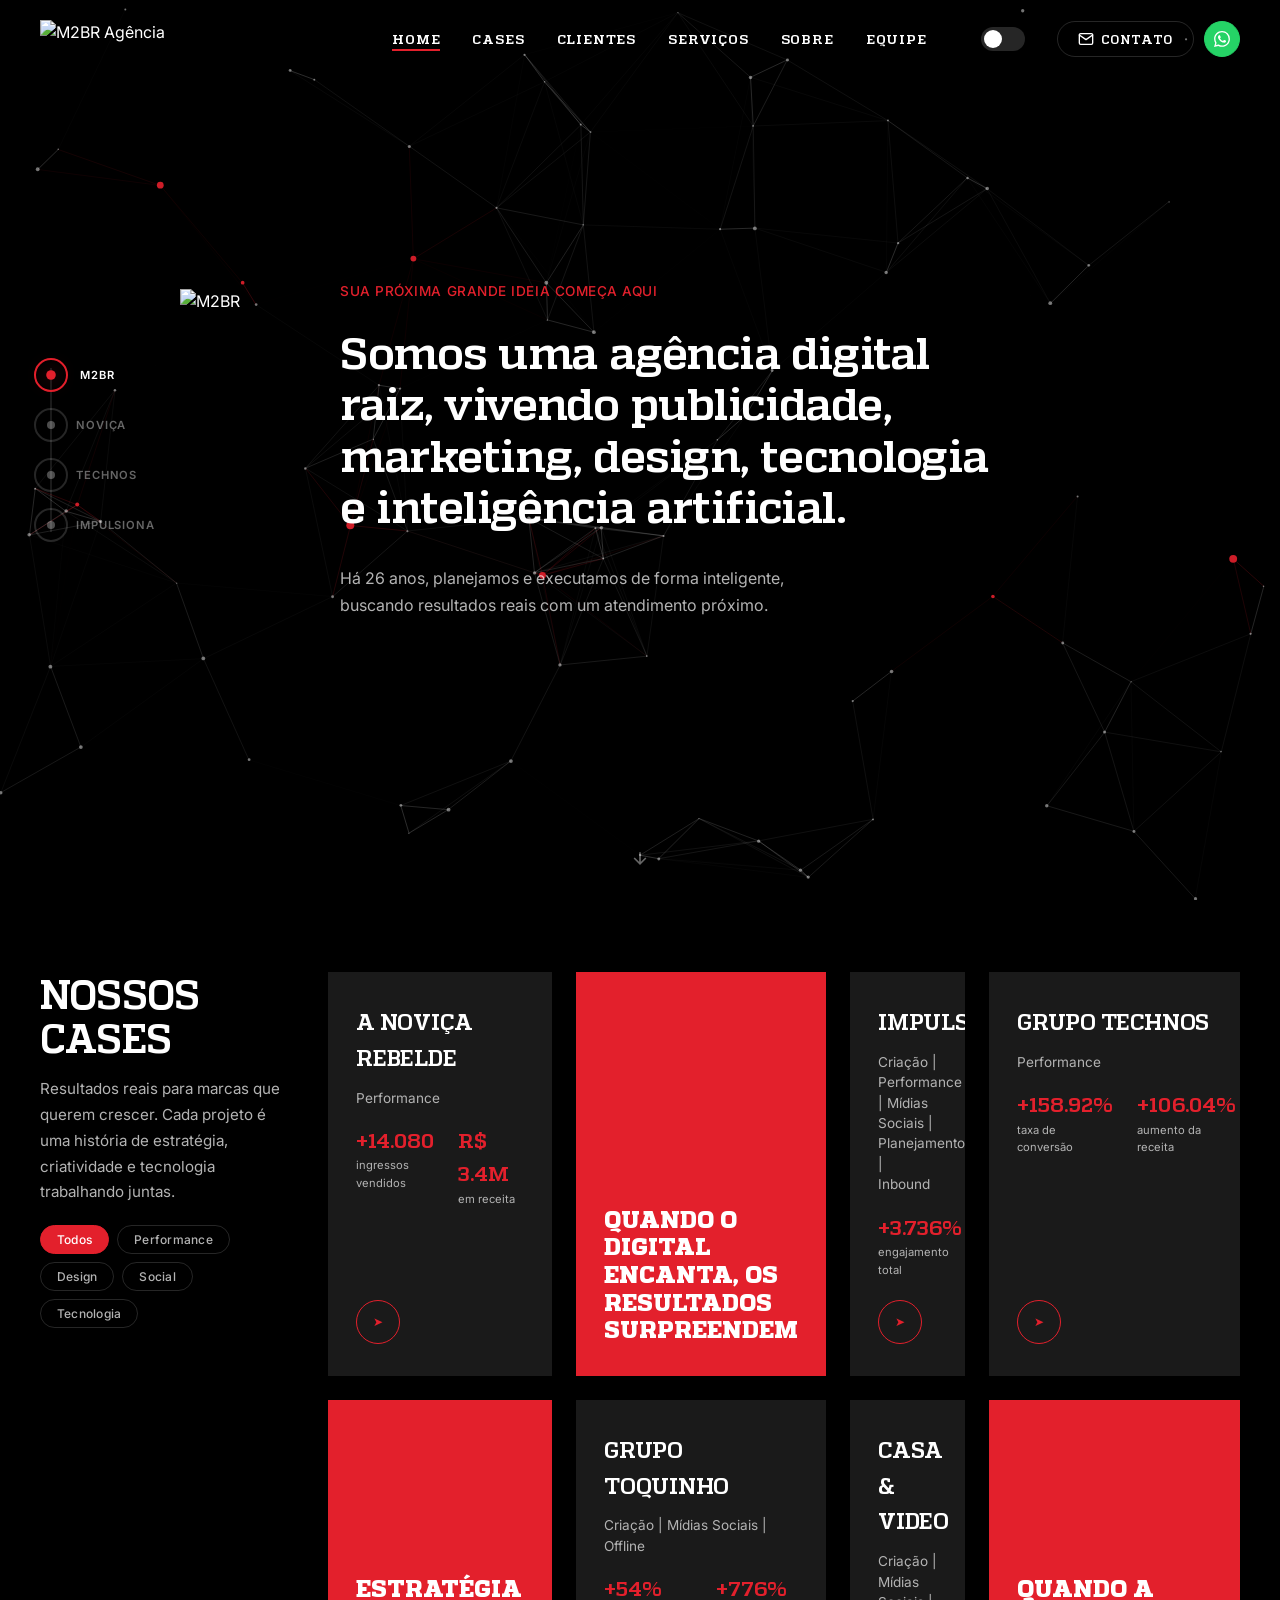
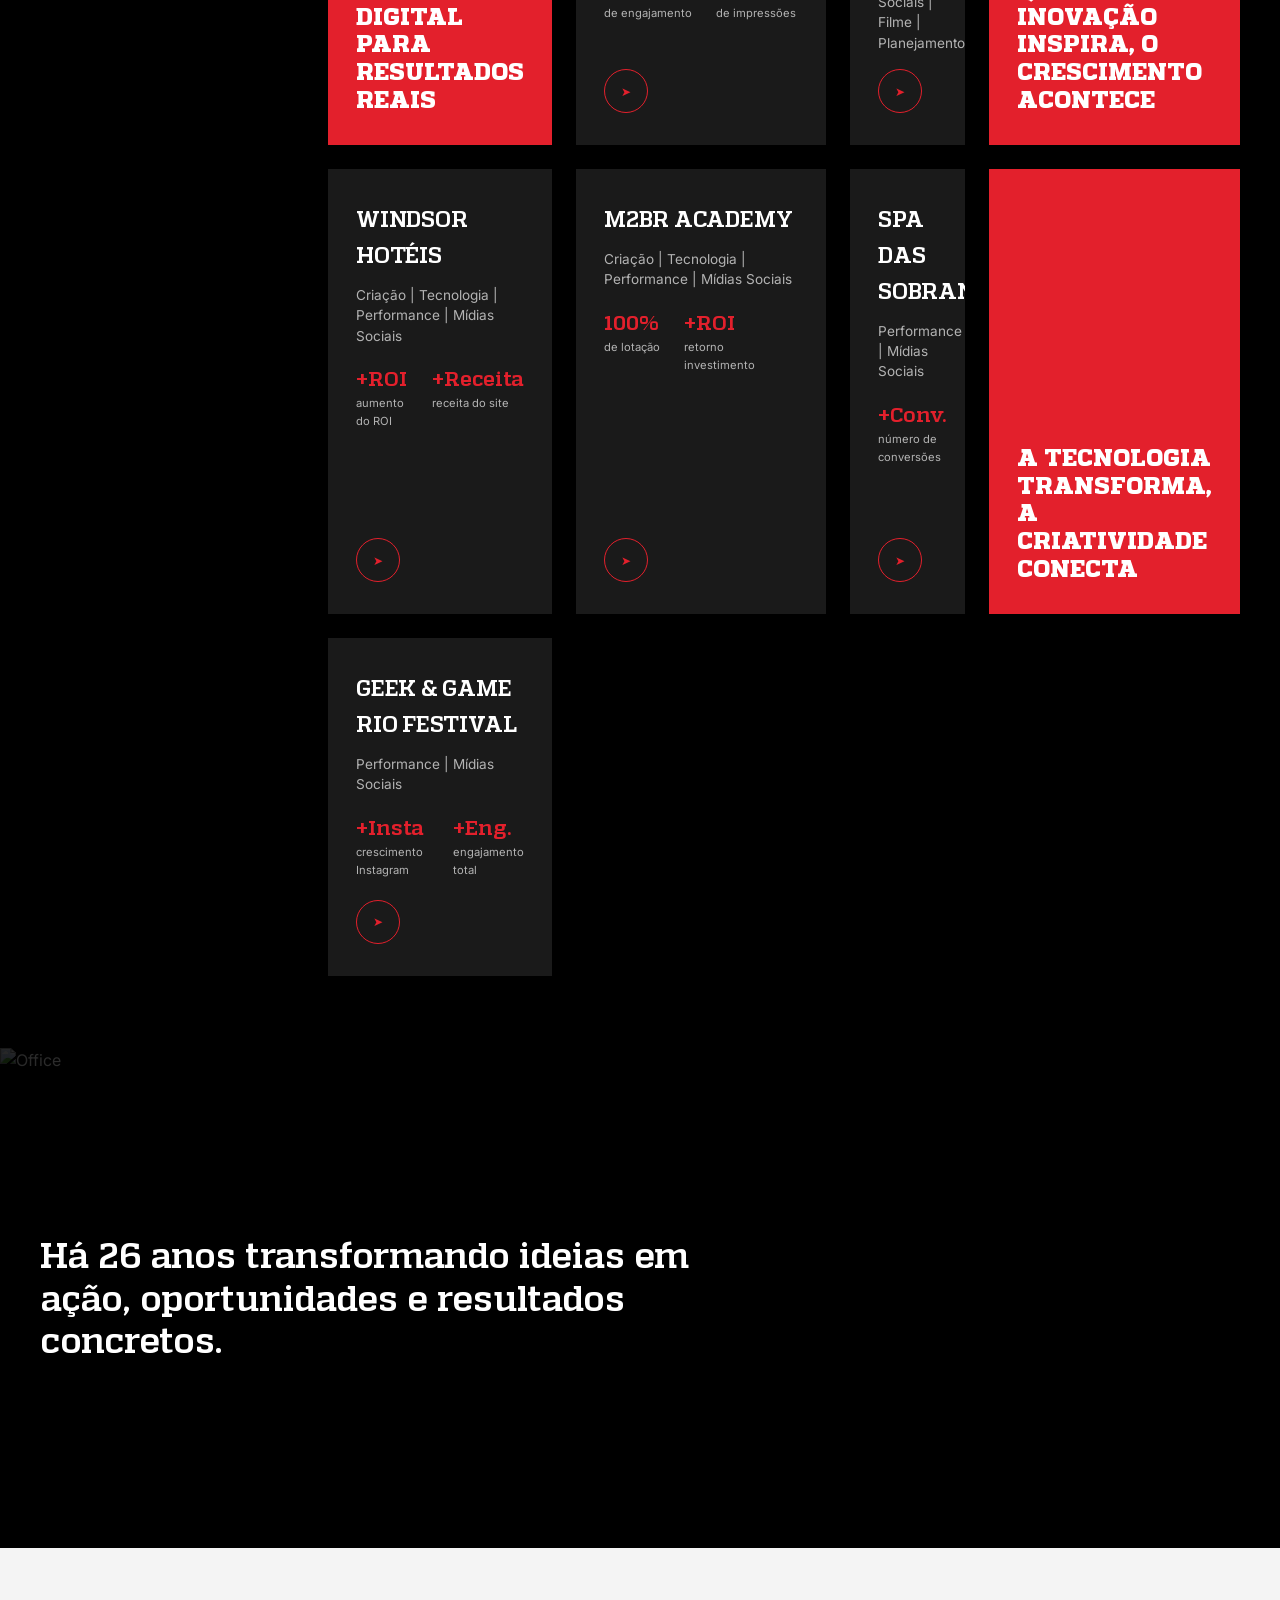
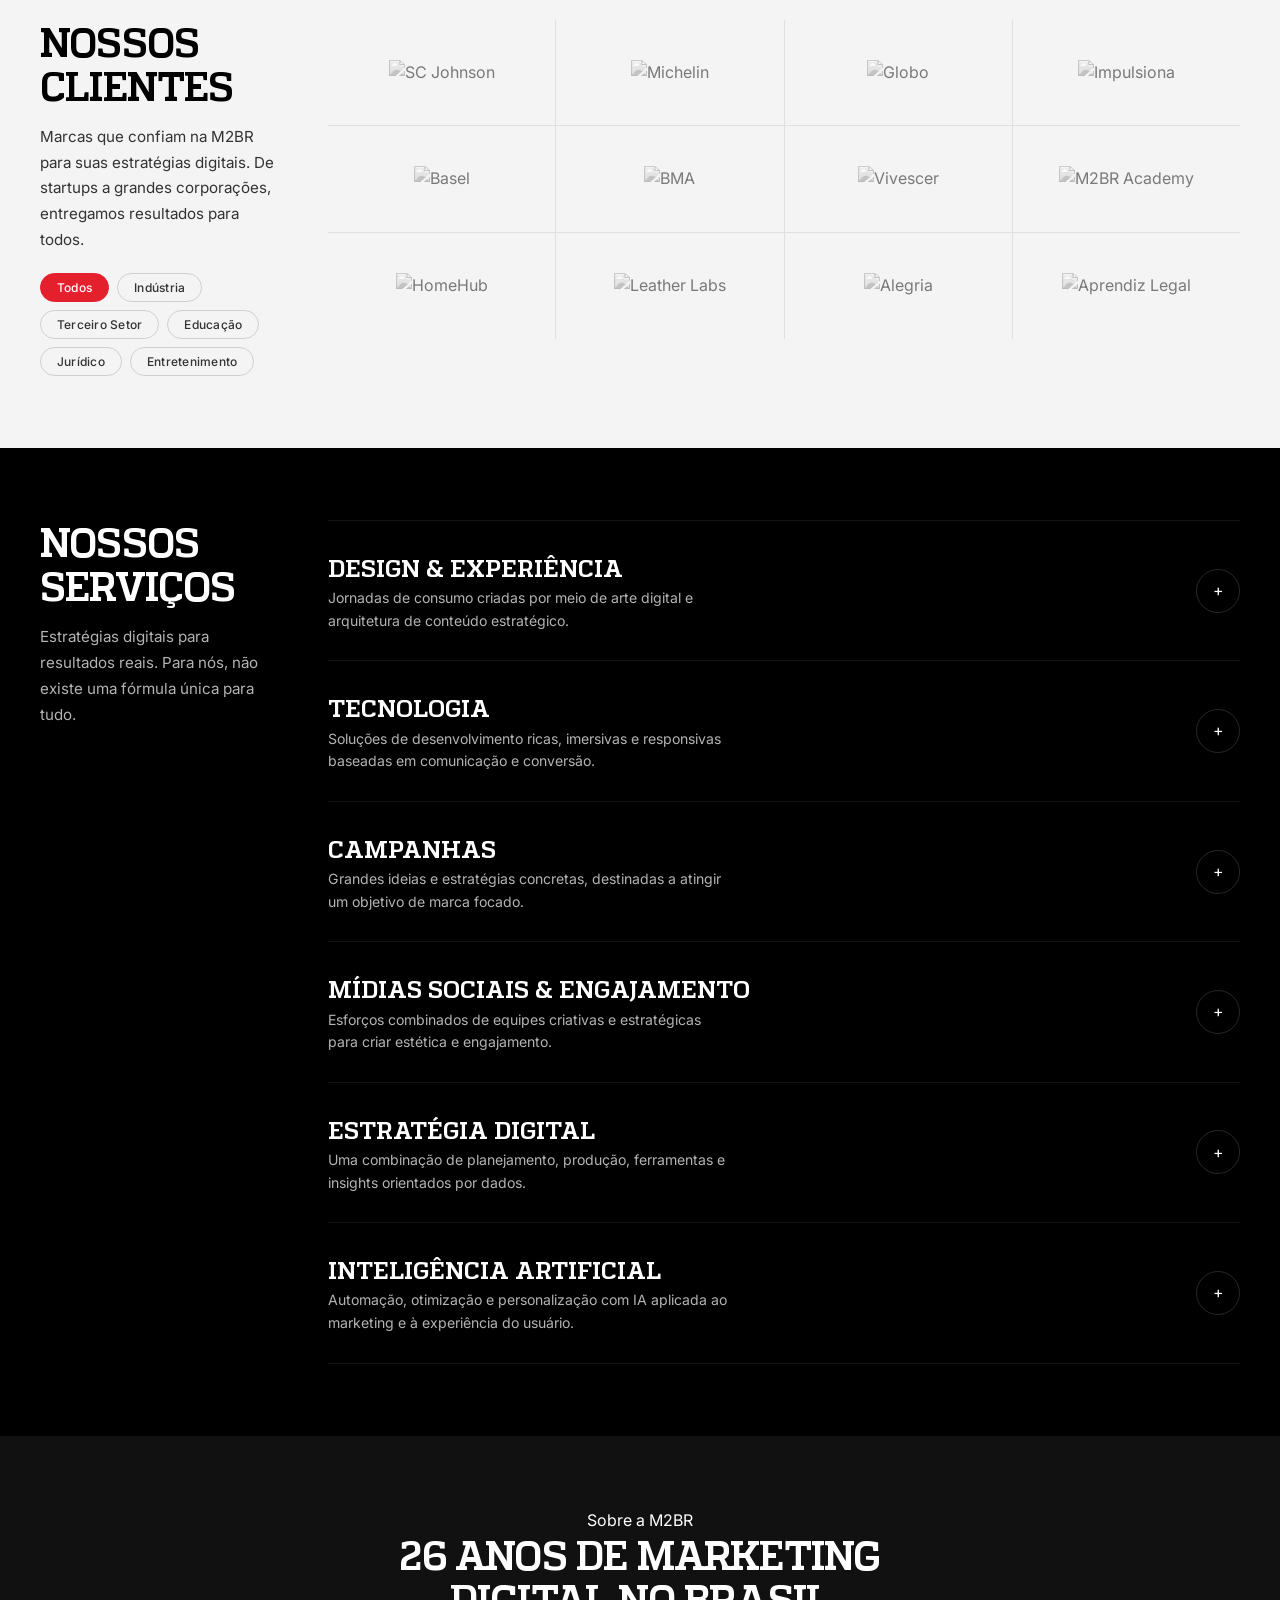
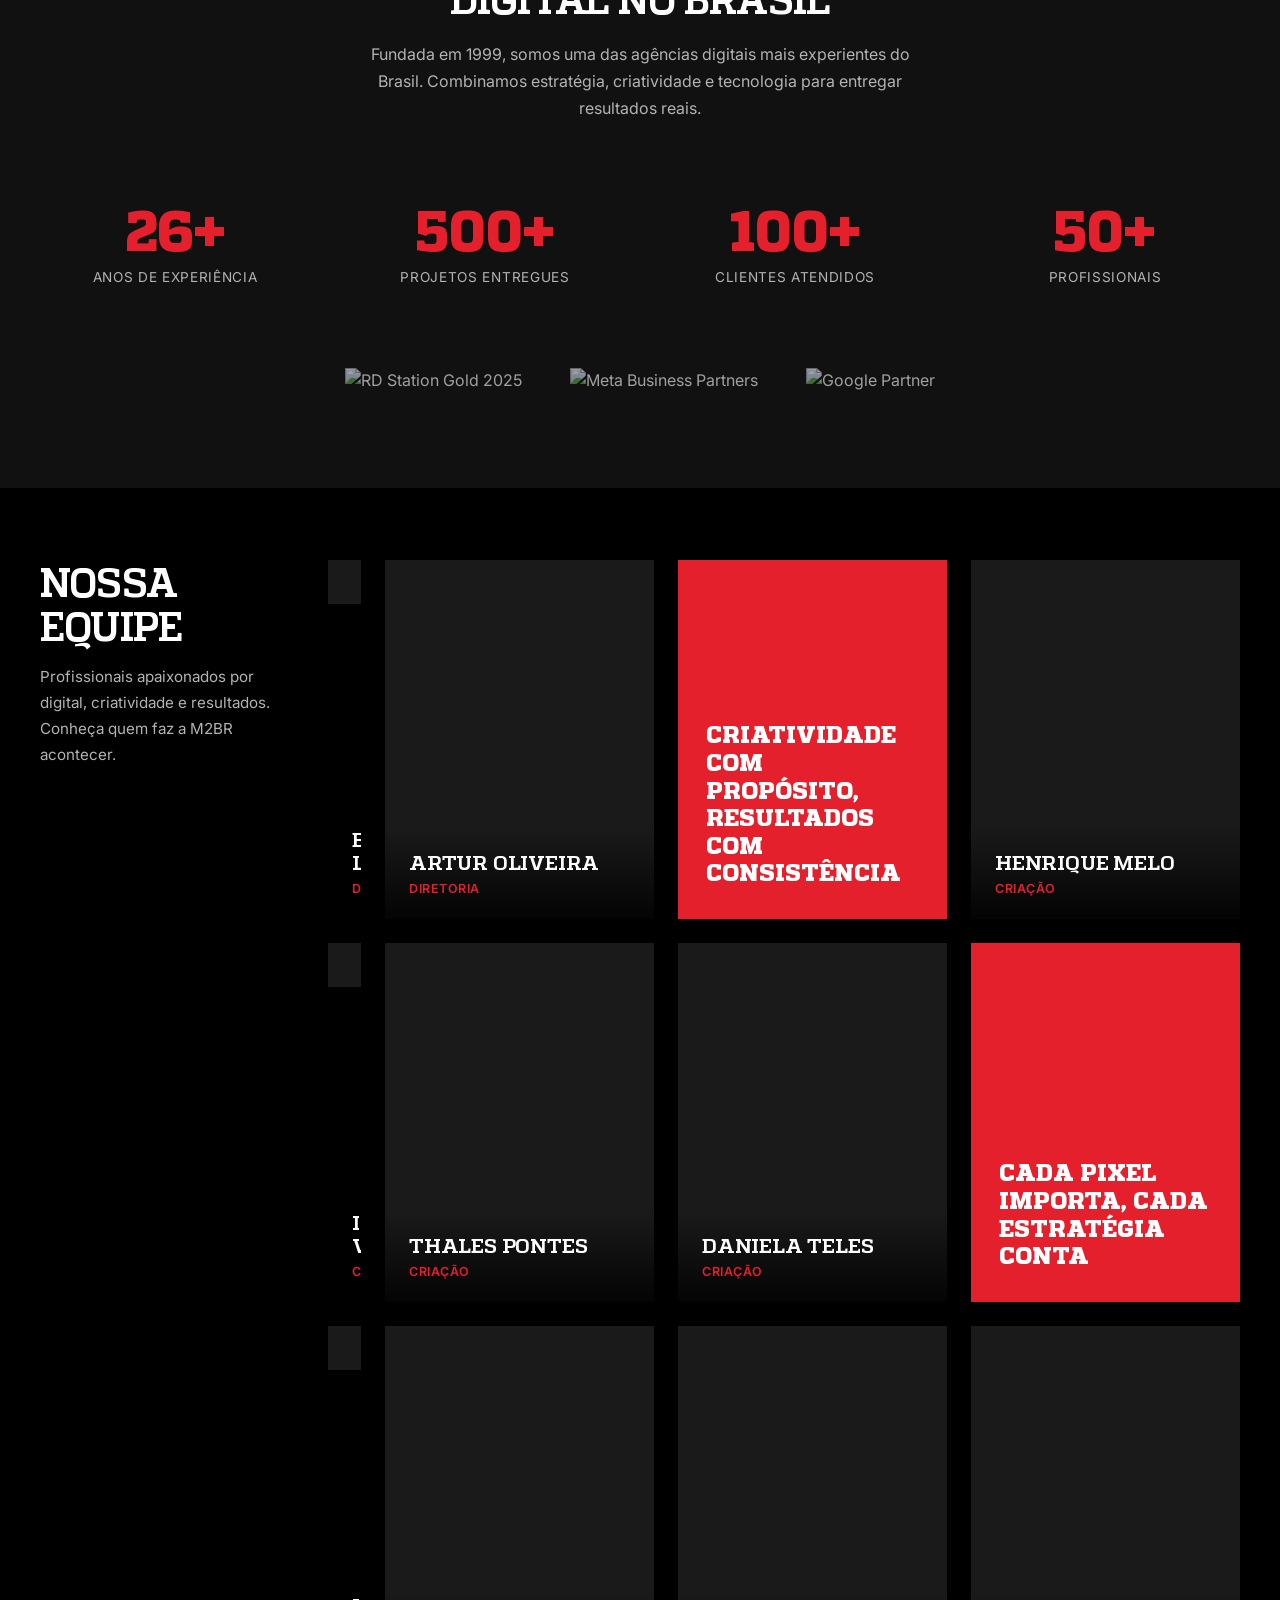
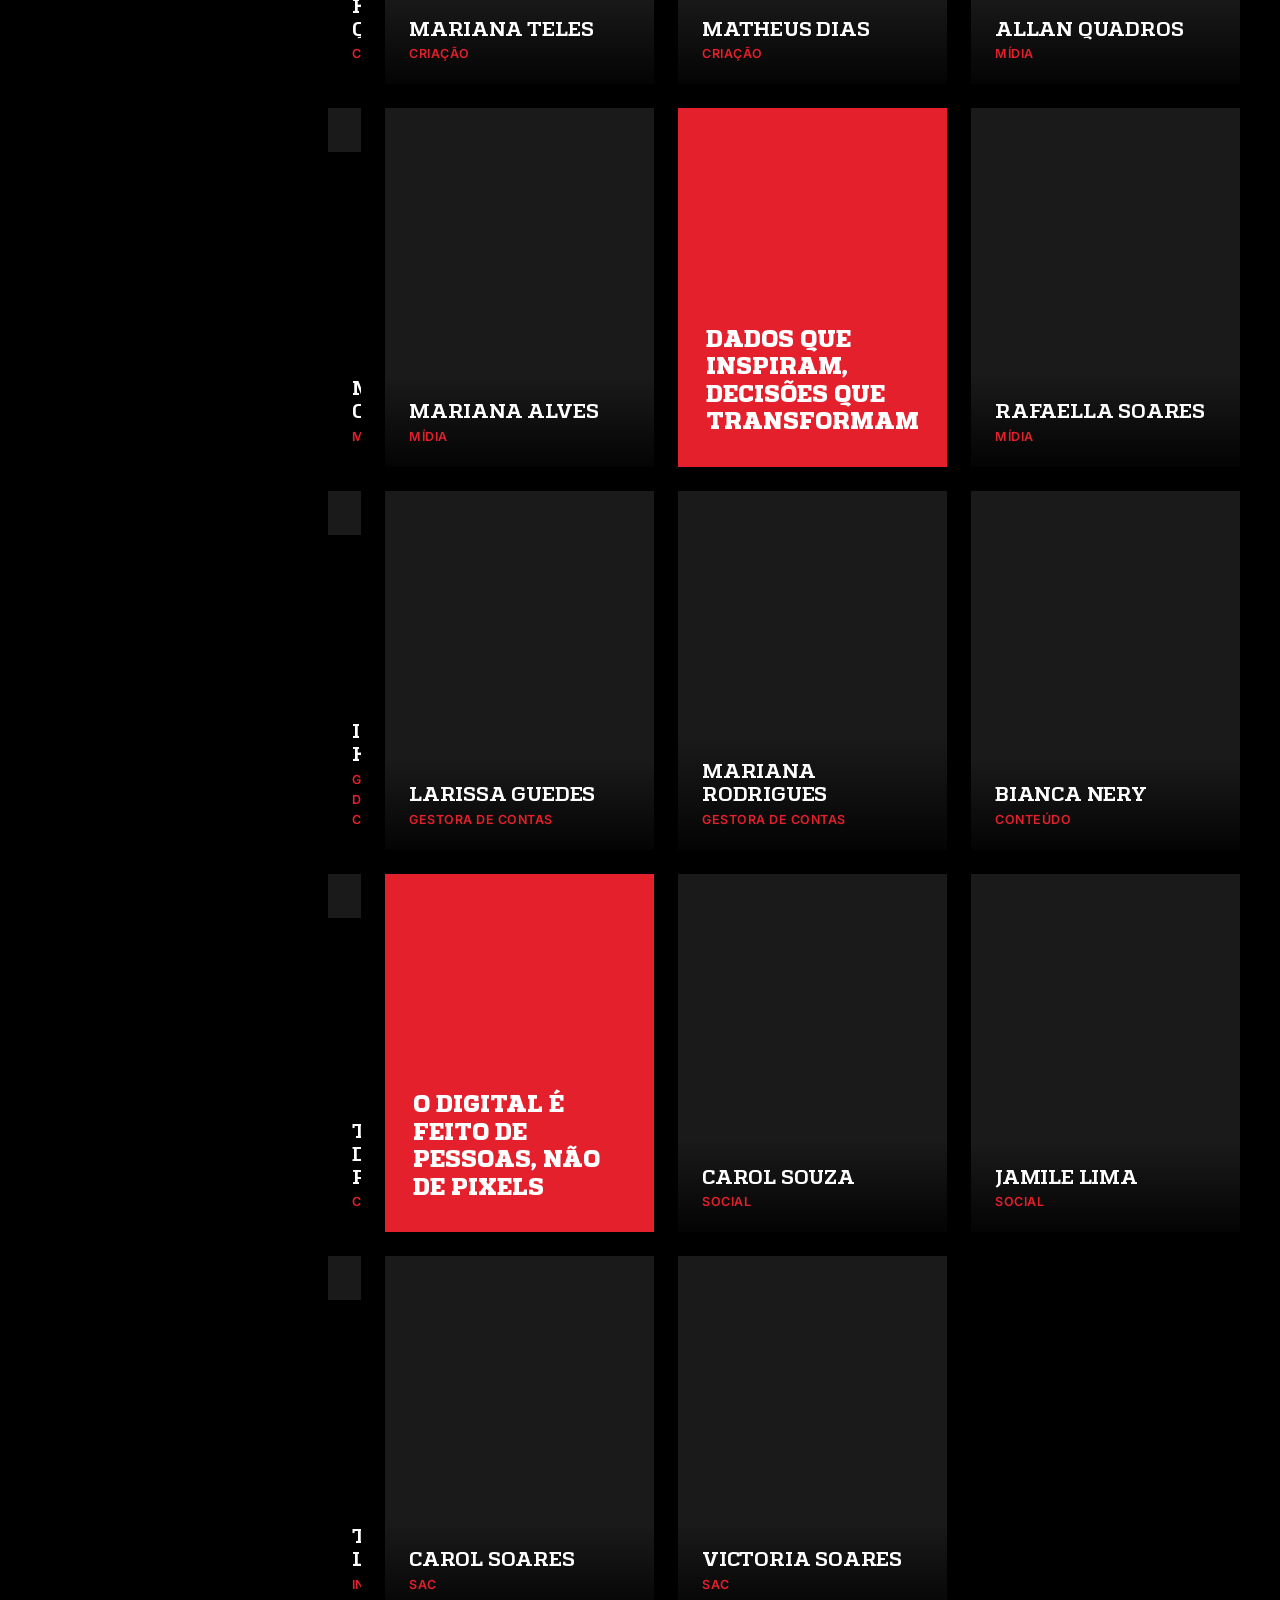
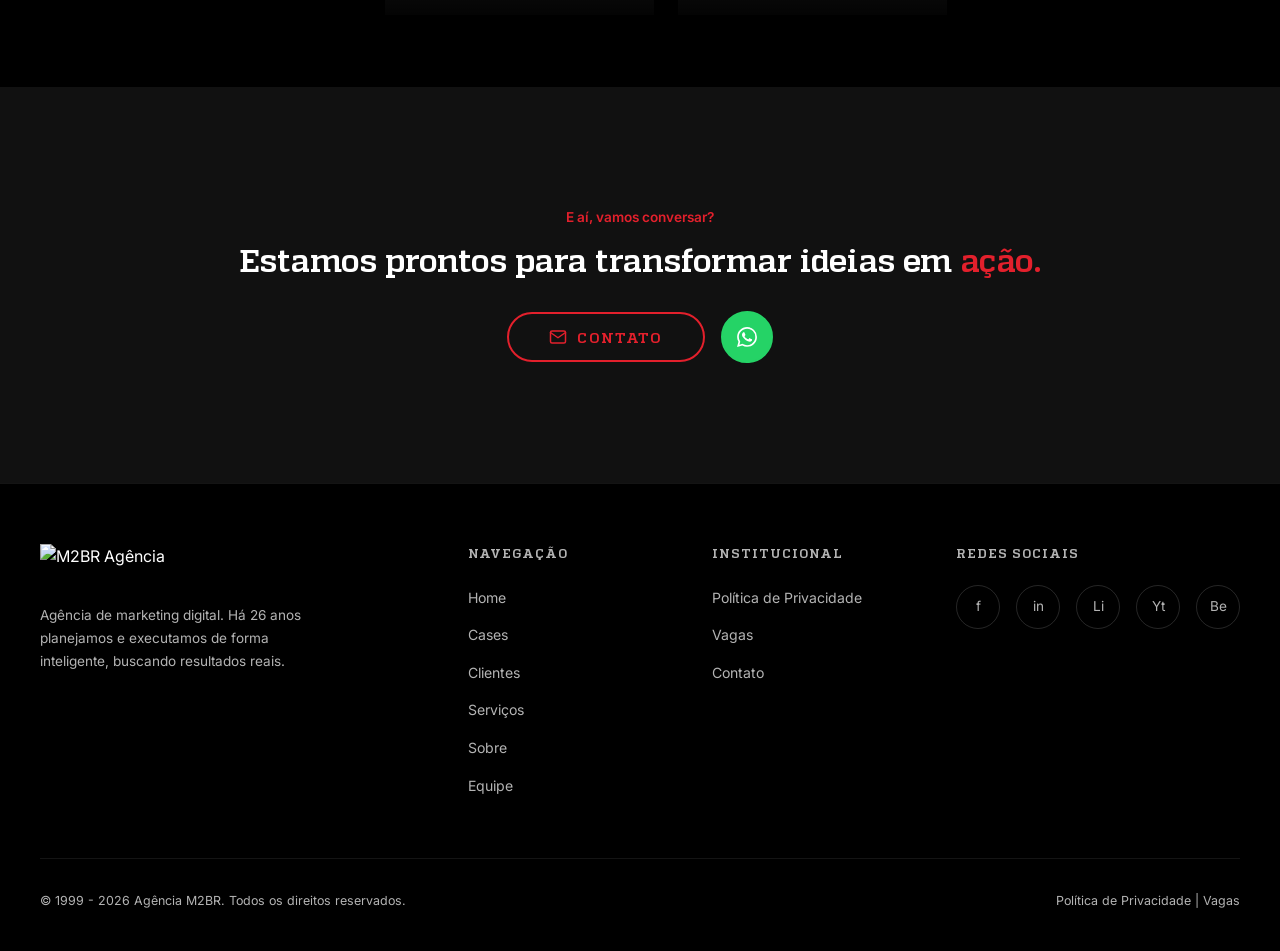
==== commit d3505896: "Add professional contact modal with form, validation, and channels - Full-screen modal triggered by " ====
--- a/index.html
+++ b/index.html
@@ -30,7 +30,7 @@
   <link href="https://fonts.googleapis.com/css2?family=Inter:wght@300;400;500;600;700&display=swap" rel="stylesheet">
 
   <!-- Styles -->
-  <link rel="stylesheet" href="css/style.css?v=20260330a">
+  <link rel="stylesheet" href="css/style.css?v=20260331a">
 
   <!-- Favicon -->
   <link rel="icon" href="https://agencia.m2br.com/wp-content/uploads/2022/05/LG.png" type="image/png">
@@ -61,10 +61,10 @@
           </button>
         </li>
         <li class="nav-ctas">
-          <a href="#contato" class="nav-cta nav-cta--contato" aria-label="Contato">
+          <button type="button" class="nav-cta nav-cta--contato" aria-label="Contato" data-open-contact>
             <svg width="16" height="16" viewBox="0 0 24 24" fill="none" stroke="currentColor" stroke-width="2" stroke-linecap="round" stroke-linejoin="round"><path d="M4 4h16c1.1 0 2 .9 2 2v12c0 1.1-.9 2-2 2H4c-1.1 0-2-.9-2-2V6c0-1.1.9-2 2-2z"/><polyline points="22,6 12,13 2,6"/></svg>
             <span class="nav-cta-label">Contato</span>
-          </a>
+          </button>
           <a href="https://wa.me/5521999999999" class="nav-cta nav-cta--whatsapp" target="_blank" rel="noopener" aria-label="WhatsApp">
             <svg width="16" height="16" viewBox="0 0 24 24" fill="currentColor"><path d="M17.472 14.382c-.297-.149-1.758-.867-2.03-.967-.273-.099-.471-.148-.67.15-.197.297-.767.966-.94 1.164-.173.199-.347.223-.644.075-.297-.15-1.255-.463-2.39-1.475-.883-.788-1.48-1.761-1.653-2.059-.173-.297-.018-.458.13-.606.134-.133.298-.347.446-.52.149-.174.198-.298.298-.497.099-.198.05-.371-.025-.52-.075-.149-.669-1.612-.916-2.207-.242-.579-.487-.5-.669-.51-.173-.008-.371-.01-.57-.01-.198 0-.52.074-.792.372-.272.297-1.04 1.016-1.04 2.479 0 1.462 1.065 2.875 1.213 3.074.149.198 2.096 3.2 5.077 4.487.709.306 1.262.489 1.694.625.712.227 1.36.195 1.871.118.571-.085 1.758-.719 2.006-1.413.248-.694.248-1.289.173-1.413-.074-.124-.272-.198-.57-.347m-5.421 7.403h-.004a9.87 9.87 0 01-5.031-1.378l-.361-.214-3.741.982.998-3.648-.235-.374a9.86 9.86 0 01-1.51-5.26c.001-5.45 4.436-9.884 9.888-9.884 2.64 0 5.122 1.03 6.988 2.898a9.825 9.825 0 012.893 6.994c-.003 5.45-4.437 9.884-9.885 9.884m8.413-18.297A11.815 11.815 0 0012.05 0C5.495 0 .16 5.335.157 11.892c0 2.096.547 4.142 1.588 5.945L.057 24l6.305-1.654a11.882 11.882 0 005.683 1.448h.005c6.554 0 11.89-5.335 11.893-11.893a11.821 11.821 0 00-3.48-8.413z"/></svg>
           </a>
@@ -773,10 +773,10 @@
           <p class="cta-tag">E aí, vamos conversar?</p>
           <h2>Estamos prontos para transformar ideias em <span class="highlight">ação.</span></h2>
           <div class="cta-buttons">
-            <a href="mailto:contato@m2br.com" class="btn-primary">
+            <button type="button" class="btn-primary" data-open-contact>
               <svg width="18" height="18" viewBox="0 0 24 24" fill="none" stroke="currentColor" stroke-width="2" stroke-linecap="round" stroke-linejoin="round"><path d="M4 4h16c1.1 0 2 .9 2 2v12c0 1.1-.9 2-2 2H4c-1.1 0-2-.9-2-2V6c0-1.1.9-2 2-2z"/><polyline points="22,6 12,13 2,6"/></svg>
               Contato
-            </a>
+            </button>
             <a href="https://wa.me/5521999999999" class="btn-whatsapp" target="_blank" rel="noopener" aria-label="WhatsApp">
               <svg width="20" height="20" viewBox="0 0 24 24" fill="currentColor"><path d="M17.472 14.382c-.297-.149-1.758-.867-2.03-.967-.273-.099-.471-.148-.67.15-.197.297-.767.966-.94 1.164-.173.199-.347.223-.644.075-.297-.15-1.255-.463-2.39-1.475-.883-.788-1.48-1.761-1.653-2.059-.173-.297-.018-.458.13-.606.134-.133.298-.347.446-.52.149-.174.198-.298.298-.497.099-.198.05-.371-.025-.52-.075-.149-.669-1.612-.916-2.207-.242-.579-.487-.5-.669-.51-.173-.008-.371-.01-.57-.01-.198 0-.52.074-.792.372-.272.297-1.04 1.016-1.04 2.479 0 1.462 1.065 2.875 1.213 3.074.149.198 2.096 3.2 5.077 4.487.709.306 1.262.489 1.694.625.712.227 1.36.195 1.871.118.571-.085 1.758-.719 2.006-1.413.248-.694.248-1.289.173-1.413-.074-.124-.272-.198-.57-.347m-5.421 7.403h-.004a9.87 9.87 0 01-5.031-1.378l-.361-.214-3.741.982.998-3.648-.235-.374a9.86 9.86 0 01-1.51-5.26c.001-5.45 4.436-9.884 9.888-9.884 2.64 0 5.122 1.03 6.988 2.898a9.825 9.825 0 012.893 6.994c-.003 5.45-4.437 9.884-9.885 9.884m8.413-18.297A11.815 11.815 0 0012.05 0C5.495 0 .16 5.335.157 11.892c0 2.096.547 4.142 1.588 5.945L.057 24l6.305-1.654a11.882 11.882 0 005.683 1.448h.005c6.554 0 11.89-5.335 11.893-11.893a11.821 11.821 0 00-3.48-8.413z"/></svg>
             </a>
@@ -812,7 +812,7 @@
           <ul class="footer-links">
             <li><a href="#">Política de Privacidade</a></li>
             <li><a href="#">Vagas</a></li>
-            <li><a href="#contato">Contato</a></li>
+            <li><a href="#contato" data-open-contact>Contato</a></li>
           </ul>
         </div>
         <div>
@@ -833,8 +833,125 @@
     </div>
   </footer>
 
+  <!-- ======== CONTACT MODAL ======== -->
+  <div class="contact-modal" id="contactModal" role="dialog" aria-modal="true" aria-label="Formulário de contato" aria-hidden="true">
+    <div class="contact-modal-backdrop" data-close-modal></div>
+    <div class="contact-modal-panel">
+      <button class="contact-modal-close" data-close-modal aria-label="Fechar">
+        <svg width="24" height="24" viewBox="0 0 24 24" fill="none" stroke="currentColor" stroke-width="2" stroke-linecap="round" stroke-linejoin="round"><line x1="18" y1="6" x2="6" y2="18"/><line x1="6" y1="6" x2="18" y2="18"/></svg>
+      </button>
+
+      <div class="contact-modal-grid">
+        <!-- Info Side -->
+        <div class="contact-info">
+          <div class="contact-info-inner">
+            <h2 class="contact-info-title">Vamos conversar?</h2>
+            <p class="contact-info-desc">Conte-nos sobre seu projeto. Respondemos em até 24h úteis.</p>
+
+            <div class="contact-channels">
+              <a href="mailto:contato@m2br.com" class="contact-channel">
+                <span class="contact-channel-icon">
+                  <svg width="20" height="20" viewBox="0 0 24 24" fill="none" stroke="currentColor" stroke-width="1.5"><path d="M4 4h16c1.1 0 2 .9 2 2v12c0 1.1-.9 2-2 2H4c-1.1 0-2-.9-2-2V6c0-1.1.9-2 2-2z"/><polyline points="22,6 12,13 2,6"/></svg>
+                </span>
+                <span>
+                  <span class="contact-channel-label">E-mail</span>
+                  <span class="contact-channel-value">contato@m2br.com</span>
+                </span>
+              </a>
+              <a href="https://wa.me/5521999999999" target="_blank" rel="noopener" class="contact-channel">
+                <span class="contact-channel-icon contact-channel-icon--whatsapp">
+                  <svg width="20" height="20" viewBox="0 0 24 24" fill="currentColor"><path d="M17.472 14.382c-.297-.149-1.758-.867-2.03-.967-.273-.099-.471-.148-.67.15-.197.297-.767.966-.94 1.164-.173.199-.347.223-.644.075-.297-.15-1.255-.463-2.39-1.475-.883-.788-1.48-1.761-1.653-2.059-.173-.297-.018-.458.13-.606.134-.133.298-.347.446-.52.149-.174.198-.298.298-.497.099-.198.05-.371-.025-.52-.075-.149-.669-1.612-.916-2.207-.242-.579-.487-.5-.669-.51-.173-.008-.371-.01-.57-.01-.198 0-.52.074-.792.372-.272.297-1.04 1.016-1.04 2.479 0 1.462 1.065 2.875 1.213 3.074.149.198 2.096 3.2 5.077 4.487.709.306 1.262.489 1.694.625.712.227 1.36.195 1.871.118.571-.085 1.758-.719 2.006-1.413.248-.694.248-1.289.173-1.413-.074-.124-.272-.198-.57-.347m-5.421 7.403h-.004a9.87 9.87 0 01-5.031-1.378l-.361-.214-3.741.982.998-3.648-.235-.374a9.86 9.86 0 01-1.51-5.26c.001-5.45 4.436-9.884 9.888-9.884 2.64 0 5.122 1.03 6.988 2.898a9.825 9.825 0 012.893 6.994c-.003 5.45-4.437 9.884-9.885 9.884m8.413-18.297A11.815 11.815 0 0012.05 0C5.495 0 .16 5.335.157 11.892c0 2.096.547 4.142 1.588 5.945L.057 24l6.305-1.654a11.882 11.882 0 005.683 1.448h.005c6.554 0 11.89-5.335 11.893-11.893a11.821 11.821 0 00-3.48-8.413z"/></svg>
+                </span>
+                <span>
+                  <span class="contact-channel-label">WhatsApp</span>
+                  <span class="contact-channel-value">+55 21 99999-9999</span>
+                </span>
+              </a>
+              <div class="contact-channel contact-channel--static">
+                <span class="contact-channel-icon">
+                  <svg width="20" height="20" viewBox="0 0 24 24" fill="none" stroke="currentColor" stroke-width="1.5"><path d="M21 10c0 7-9 13-9 13s-9-6-9-13a9 9 0 0118 0z"/><circle cx="12" cy="10" r="3"/></svg>
+                </span>
+                <span>
+                  <span class="contact-channel-label">Endereço</span>
+                  <span class="contact-channel-value">Rio de Janeiro, RJ</span>
+                </span>
+              </div>
+            </div>
+
+            <div class="contact-social">
+              <a href="https://instagram.com/m2br" target="_blank" rel="noopener" aria-label="Instagram" class="contact-social-link">
+                <svg width="18" height="18" viewBox="0 0 24 24" fill="none" stroke="currentColor" stroke-width="1.5"><rect x="2" y="2" width="20" height="20" rx="5"/><path d="M16 11.37A4 4 0 1112.63 8 4 4 0 0116 11.37z"/><line x1="17.5" y1="6.5" x2="17.51" y2="6.5"/></svg>
+              </a>
+              <a href="https://linkedin.com/company/m2br" target="_blank" rel="noopener" aria-label="LinkedIn" class="contact-social-link">
+                <svg width="18" height="18" viewBox="0 0 24 24" fill="none" stroke="currentColor" stroke-width="1.5"><path d="M16 8a6 6 0 016 6v7h-4v-7a2 2 0 00-2-2 2 2 0 00-2 2v7h-4v-7a6 6 0 016-6z"/><rect x="2" y="9" width="4" height="12"/><circle cx="4" cy="4" r="2"/></svg>
+              </a>
+              <a href="https://behance.net/m2br" target="_blank" rel="noopener" aria-label="Behance" class="contact-social-link">
+                <svg width="18" height="18" viewBox="0 0 24 24" fill="currentColor"><path d="M22 7h-7V5h7v2zm1.726 10c-.442 1.297-2.029 3-5.101 3-3.074 0-5.564-1.729-5.564-5.675 0-3.91 2.325-5.92 5.466-5.92 3.082 0 4.964 1.782 5.375 4.426.078.506.109 1.188.095 2.14H15.97c.13 1.79 1.276 2.632 2.879 2.632.986 0 1.737-.392 2.187-1.013l2.69.41zM15.97 13.14h5.11c-.06-1.28-.858-2.27-2.39-2.27-1.418 0-2.39.888-2.72 2.27zM7.27 20.04H.75V4h6.89c2.655 0 4.396 1.304 4.396 3.75 0 1.558-.834 2.653-2.178 3.192v.064c1.71.384 2.72 1.674 2.72 3.496 0 2.766-2.143 4.538-5.307 4.538zm-.534-13.82H3.754v4.095h3.298c1.466 0 2.398-.764 2.398-2.095 0-1.302-.834-2-2.714-2zm.238 6.23H3.754v4.58h3.463c1.656 0 2.624-.848 2.624-2.32 0-1.398-.894-2.26-2.867-2.26z"/></svg>
+              </a>
+            </div>
+          </div>
+        </div>
+
+        <!-- Form Side -->
+        <div class="contact-form-wrap">
+          <form class="contact-form" id="contactForm" novalidate>
+            <div class="form-row">
+              <div class="form-group">
+                <label for="contact-name" class="form-label">Nome *</label>
+                <input type="text" id="contact-name" name="name" class="form-input" required autocomplete="name" placeholder="Seu nome completo">
+              </div>
+              <div class="form-group">
+                <label for="contact-email" class="form-label">E-mail *</label>
+                <input type="email" id="contact-email" name="email" class="form-input" required autocomplete="email" placeholder="seu@email.com">
+              </div>
+            </div>
+            <div class="form-row">
+              <div class="form-group">
+                <label for="contact-phone" class="form-label">Telefone</label>
+                <input type="tel" id="contact-phone" name="phone" class="form-input" autocomplete="tel" placeholder="(21) 99999-9999">
+              </div>
+              <div class="form-group">
+                <label for="contact-subject" class="form-label">Assunto *</label>
+                <select id="contact-subject" name="subject" class="form-input form-select" required>
+                  <option value="" disabled selected>Selecione</option>
+                  <option value="performance">Performance & Mídia</option>
+                  <option value="social">Social Media</option>
+                  <option value="design">Design & Branding</option>
+                  <option value="tecnologia">Tecnologia & Desenvolvimento</option>
+                  <option value="ia">Inteligência Artificial</option>
+                  <option value="outro">Outro</option>
+                </select>
+              </div>
+            </div>
+            <div class="form-group">
+              <label for="contact-message" class="form-label">Mensagem *</label>
+              <textarea id="contact-message" name="message" class="form-input form-textarea" required rows="5" placeholder="Conte-nos sobre seu projeto, objetivos e prazos..."></textarea>
+            </div>
+            <div class="form-footer">
+              <button type="submit" class="form-submit">
+                <span class="form-submit-text">Enviar mensagem</span>
+                <svg class="form-submit-arrow" width="20" height="20" viewBox="0 0 24 24" fill="none" stroke="currentColor" stroke-width="2" stroke-linecap="round" stroke-linejoin="round"><line x1="5" y1="12" x2="19" y2="12"/><polyline points="12 5 19 12 12 19"/></svg>
+              </button>
+              <p class="form-privacy">Seus dados estão seguros. Não compartilhamos com terceiros.</p>
+            </div>
+          </form>
+
+          <!-- Success State -->
+          <div class="contact-success" id="contactSuccess" hidden>
+            <div class="contact-success-icon">
+              <svg width="48" height="48" viewBox="0 0 24 24" fill="none" stroke="currentColor" stroke-width="1.5" stroke-linecap="round" stroke-linejoin="round"><path d="M22 11.08V12a10 10 0 11-5.93-9.14"/><polyline points="22 4 12 14.01 9 11.01"/></svg>
+            </div>
+            <h3 class="contact-success-title">Mensagem enviada!</h3>
+            <p class="contact-success-desc">Recebemos sua mensagem e entraremos em contato em até 24h úteis.</p>
+            <button class="form-submit" data-close-modal>Fechar</button>
+          </div>
+        </div>
+      </div>
+    </div>
+  </div>
+
   <!-- ======== SCRIPTS ======== -->
-  <script src="js/main.js?v=20260330a"></script>
+  <script src="js/main.js?v=20260331a"></script>
 
 </body>
 </html>
--- a/css/style.css
+++ b/css/style.css
@@ -107,26 +107,35 @@
 [data-theme="light"] .footer-logo { filter: brightness(0); }
 [data-theme="light"] .hero-logo { filter: none; }
 [data-theme="light"] .nav-toggle span { background: var(--black); }
-/* Hero stays dark in light mode for contrast */
-[data-theme="light"] .hero { background: var(--black); color: var(--white); }
-[data-theme="light"] .hero-slide h1 { color: var(--white); }
+/* Hero light mode — slide 0 gets light bg, case slides keep dark overlay */
+[data-theme="light"] .hero { background: var(--bg-primary); }
+[data-theme="light"] .hero-slide h1 { color: var(--text-primary); }
 [data-theme="light"] .hero-tagline { color: var(--red); }
-[data-theme="light"] .hero-desc { color: rgba(255,255,255,0.7); }
-[data-theme="light"] .hero-scroll { color: rgba(255,255,255,0.4); }
-[data-theme="light"] .hero-case-link { color: var(--white); border-color: rgba(255,255,255,0.3); }
+[data-theme="light"] .hero-desc { color: var(--text-secondary); }
+[data-theme="light"] .hero-scroll { color: rgba(0,0,0,0.3); }
+[data-theme="light"] .hero-node-label { color: rgba(0,0,0,0.4); transition: color 0.5s ease; }
+[data-theme="light"] .hero-timeline-node.active .hero-node-label { color: var(--red); }
+[data-theme="light"] .hero-node-ring circle { stroke: rgba(0,0,0,0.12); transition: stroke 0.5s ease; }
+[data-theme="light"] .hero-timeline-node::before { background: rgba(0,0,0,0.2); transition: background 0.5s ease; }
+[data-theme="light"] .hero-timeline-node.active::before { background: var(--red); }
+[data-theme="light"] .hero-timeline-line { background: rgba(0,0,0,0.08); transition: background 0.5s ease; }
+/* When a case slide with dark bg is active */
+[data-theme="light"] .hero.hero--dark-slide .hero-node-label { color: rgba(255,255,255,0.4); }
+[data-theme="light"] .hero.hero--dark-slide .hero-timeline-node.active .hero-node-label { color: var(--white); }
+[data-theme="light"] .hero.hero--dark-slide .hero-node-ring circle { stroke: rgba(255,255,255,0.15); }
+[data-theme="light"] .hero.hero--dark-slide .hero-timeline-node::before { background: rgba(255,255,255,0.3); }
+[data-theme="light"] .hero.hero--dark-slide .hero-timeline-node.active::before { background: var(--red); }
+[data-theme="light"] .hero.hero--dark-slide .hero-timeline-line { background: rgba(255,255,255,0.1); }
+[data-theme="light"] .hero.hero--dark-slide .hero-scroll { color: rgba(255,255,255,0.4); }
+[data-theme="light"] .hero-case-link { color: var(--text-primary); border-color: rgba(0,0,0,0.2); }
 [data-theme="light"] .hero-metric-value { color: var(--red); }
-[data-theme="light"] .hero-metric-label { color: rgba(255,255,255,0.7); }
-[data-theme="light"] .hero-node-label { color: rgba(255,255,255,0.4); }
-[data-theme="light"] .hero-timeline-node.active .hero-node-label { color: var(--white); }
-[data-theme="light"] .hero-node-ring circle { stroke: rgba(255,255,255,0.15); }
-[data-theme="light"] .hero-timeline-node::before { background: rgba(255,255,255,0.3); }
-[data-theme="light"] .hero-timeline-line { background: rgba(255,255,255,0.1); }
-/* Nav over dark hero in light mode - keep text white until scrolled */
-[data-theme="light"] .nav:not(.scrolled) .nav-links a { color: var(--white); }
-[data-theme="light"] .nav:not(.scrolled) .nav-logo-img { filter: none; }
-[data-theme="light"] .nav:not(.scrolled) .nav-toggle span { background: var(--white); }
-[data-theme="light"] .nav:not(.scrolled) .nav-cta--contato { border-color: rgba(255,255,255,0.3); color: var(--white); }
-[data-theme="light"] .nav:not(.scrolled) .theme-toggle-track { border-color: rgba(255,255,255,0.3); }
+[data-theme="light"] .hero-metric-label { color: var(--text-secondary); }
+/* Case study slides with bg image — force white text over dark overlay */
+[data-theme="light"] .hero-slide-bg + .hero-slide-content h1 { color: var(--white); }
+[data-theme="light"] .hero-slide-bg + .hero-slide-content .hero-tagline { color: var(--red); }
+[data-theme="light"] .hero-slide-bg + .hero-slide-content .hero-desc { color: rgba(255,255,255,0.7); }
+[data-theme="light"] .hero-slide-bg + .hero-slide-content .hero-case-link { color: var(--white); border-color: rgba(255,255,255,0.3); }
+[data-theme="light"] .hero-slide-bg + .hero-slide-content .hero-metric-label { color: rgba(255,255,255,0.7); }
 [data-theme="light"] .card-quote { background: var(--red); color: var(--white); }
 [data-theme="light"] .team-quote { background: var(--red); }
 [data-theme="light"] .team-name { color: var(--text-primary); }
@@ -1417,6 +1426,360 @@
   box-shadow: 0 8px 30px rgba(37, 211, 102, 0.3);
 }
 
+/* --- Contact Modal --- */
+.contact-modal {
+  position: fixed;
+  inset: 0;
+  z-index: 2000;
+  display: flex;
+  align-items: center;
+  justify-content: center;
+  opacity: 0;
+  visibility: hidden;
+  transition: opacity 0.4s ease, visibility 0.4s ease;
+}
+
+.contact-modal[aria-hidden="false"] {
+  opacity: 1;
+  visibility: visible;
+}
+
+.contact-modal-backdrop {
+  position: absolute;
+  inset: 0;
+  background: rgba(0, 0, 0, 0.7);
+  backdrop-filter: blur(8px);
+  -webkit-backdrop-filter: blur(8px);
+}
+
+.contact-modal-panel {
+  position: relative;
+  width: 94%;
+  max-width: 960px;
+  max-height: 92vh;
+  background: var(--bg-primary);
+  border: 1px solid var(--border-subtle);
+  overflow: hidden;
+  transform: translateY(24px) scale(0.97);
+  transition: transform 0.4s cubic-bezier(0.16, 1, 0.3, 1);
+}
+
+.contact-modal[aria-hidden="false"] .contact-modal-panel {
+  transform: translateY(0) scale(1);
+}
+
+.contact-modal-close {
+  position: absolute;
+  top: 20px;
+  right: 20px;
+  z-index: 10;
+  width: 40px;
+  height: 40px;
+  border: 1px solid var(--border-medium);
+  border-radius: 50%;
+  background: var(--bg-primary);
+  color: var(--text-secondary);
+  cursor: pointer;
+  display: flex;
+  align-items: center;
+  justify-content: center;
+  transition: all 0.25s ease;
+}
+
+.contact-modal-close:hover {
+  border-color: var(--red);
+  color: var(--red);
+  transform: rotate(90deg);
+}
+
+.contact-modal-grid {
+  display: grid;
+  grid-template-columns: 320px 1fr;
+  min-height: 520px;
+}
+
+/* Info Side */
+.contact-info {
+  background: var(--black);
+  color: var(--white);
+  padding: 48px 36px;
+  display: flex;
+  flex-direction: column;
+  justify-content: center;
+}
+
+[data-theme="light"] .contact-info {
+  background: var(--red);
+}
+
+.contact-info-title {
+  font-family: var(--font-display);
+  font-size: 1.8rem;
+  font-weight: 700;
+  line-height: 1.15;
+  margin-bottom: 12px;
+  text-transform: none;
+}
+
+.contact-info-desc {
+  font-size: 0.9rem;
+  line-height: 1.6;
+  color: rgba(255,255,255,0.7);
+  margin-bottom: 40px;
+}
+
+[data-theme="light"] .contact-info-desc {
+  color: rgba(255,255,255,0.85);
+}
+
+.contact-channels {
+  display: flex;
+  flex-direction: column;
+  gap: 20px;
+  margin-bottom: 40px;
+}
+
+.contact-channel {
+  display: flex;
+  align-items: center;
+  gap: 14px;
+  text-decoration: none;
+  color: var(--white);
+  transition: opacity 0.25s;
+}
+
+a.contact-channel:hover {
+  opacity: 0.8;
+}
+
+.contact-channel-icon {
+  width: 40px;
+  height: 40px;
+  border-radius: 50%;
+  border: 1px solid rgba(255,255,255,0.2);
+  display: flex;
+  align-items: center;
+  justify-content: center;
+  flex-shrink: 0;
+}
+
+.contact-channel-icon--whatsapp {
+  border-color: #25D366;
+  color: #25D366;
+}
+
+.contact-channel-label {
+  display: block;
+  font-size: 0.65rem;
+  text-transform: uppercase;
+  letter-spacing: 0.1em;
+  color: rgba(255,255,255,0.5);
+  margin-bottom: 2px;
+}
+
+[data-theme="light"] .contact-channel-label {
+  color: rgba(255,255,255,0.7);
+}
+
+.contact-channel-value {
+  display: block;
+  font-size: 0.85rem;
+  font-weight: 500;
+}
+
+.contact-social {
+  display: flex;
+  gap: 12px;
+}
+
+.contact-social-link {
+  width: 36px;
+  height: 36px;
+  border-radius: 50%;
+  border: 1px solid rgba(255,255,255,0.15);
+  display: flex;
+  align-items: center;
+  justify-content: center;
+  color: rgba(255,255,255,0.6);
+  transition: all 0.25s ease;
+}
+
+.contact-social-link:hover {
+  border-color: var(--white);
+  color: var(--white);
+}
+
+[data-theme="light"] .contact-social-link {
+  border-color: rgba(255,255,255,0.3);
+  color: rgba(255,255,255,0.8);
+}
+
+[data-theme="light"] .contact-social-link:hover {
+  border-color: var(--white);
+  color: var(--white);
+}
+
+/* Form Side */
+.contact-form-wrap {
+  padding: 48px 40px;
+  overflow-y: auto;
+  max-height: 92vh;
+}
+
+.form-row {
+  display: grid;
+  grid-template-columns: 1fr 1fr;
+  gap: 16px;
+  margin-bottom: 16px;
+}
+
+.form-group {
+  margin-bottom: 16px;
+}
+
+.form-row .form-group {
+  margin-bottom: 0;
+}
+
+.form-label {
+  display: block;
+  font-size: 0.72rem;
+  font-weight: 600;
+  text-transform: uppercase;
+  letter-spacing: 0.08em;
+  color: var(--text-secondary);
+  margin-bottom: 8px;
+}
+
+.form-input {
+  width: 100%;
+  padding: 12px 16px;
+  background: transparent;
+  border: 1px solid var(--border-medium);
+  color: var(--text-primary);
+  font-family: var(--font-body);
+  font-size: 0.9rem;
+  transition: border-color 0.25s ease;
+  outline: none;
+  appearance: none;
+  -webkit-appearance: none;
+}
+
+.form-input::placeholder {
+  color: var(--text-secondary);
+  opacity: 0.6;
+}
+
+.form-input:focus {
+  border-color: var(--red);
+}
+
+.form-input.error {
+  border-color: #e74c3c;
+}
+
+.form-select {
+  cursor: pointer;
+  background-image: url("data:image/svg+xml,%3Csvg width='12' height='8' viewBox='0 0 12 8' fill='none' xmlns='http://www.w3.org/2000/svg'%3E%3Cpath d='M1 1.5L6 6.5L11 1.5' stroke='%23999' stroke-width='1.5' stroke-linecap='round' stroke-linejoin='round'/%3E%3C/svg%3E");
+  background-repeat: no-repeat;
+  background-position: right 16px center;
+  padding-right: 40px;
+}
+
+.form-textarea {
+  resize: vertical;
+  min-height: 100px;
+  max-height: 200px;
+}
+
+.form-footer {
+  display: flex;
+  align-items: center;
+  justify-content: space-between;
+  gap: 16px;
+  margin-top: 8px;
+}
+
+.form-submit {
+  display: inline-flex;
+  align-items: center;
+  gap: 10px;
+  padding: 14px 36px;
+  background: var(--red);
+  color: var(--white);
+  border: 2px solid var(--red);
+  font-family: var(--font-display);
+  font-size: 0.85rem;
+  font-weight: 600;
+  text-transform: uppercase;
+  letter-spacing: 0.06em;
+  cursor: pointer;
+  transition: all 0.3s ease;
+}
+
+.form-submit:hover {
+  background: var(--red-dark);
+  border-color: var(--red-dark);
+  transform: translateY(-2px);
+  box-shadow: 0 8px 24px rgba(227,32,44,0.3);
+}
+
+.form-submit:disabled {
+  opacity: 0.6;
+  cursor: not-allowed;
+  transform: none;
+  box-shadow: none;
+}
+
+.form-submit-arrow {
+  transition: transform 0.3s;
+}
+
+.form-submit:hover .form-submit-arrow {
+  transform: translateX(4px);
+}
+
+.form-privacy {
+  font-size: 0.7rem;
+  color: var(--text-secondary);
+  opacity: 0.6;
+  max-width: 180px;
+  text-align: right;
+  line-height: 1.4;
+}
+
+/* Success State */
+.contact-success {
+  display: flex;
+  flex-direction: column;
+  align-items: center;
+  justify-content: center;
+  text-align: center;
+  min-height: 400px;
+  gap: 16px;
+  padding: 40px;
+}
+
+.contact-success-icon {
+  color: #25D366;
+  margin-bottom: 8px;
+}
+
+.contact-success-title {
+  font-family: var(--font-display);
+  font-size: 1.6rem;
+  font-weight: 700;
+  text-transform: none;
+}
+
+.contact-success-desc {
+  font-size: 0.95rem;
+  color: var(--text-secondary);
+  max-width: 320px;
+  line-height: 1.6;
+  margin-bottom: 16px;
+}
+
 /* --- Footer --- */
 .footer {
   padding: 60px 0 40px;
@@ -1710,6 +2073,30 @@
   .service-name {
     font-size: 1.3rem;
   }
+
+  .contact-modal-grid {
+    grid-template-columns: 1fr;
+  }
+
+  .contact-info {
+    padding: 32px 28px;
+  }
+
+  .contact-info-title {
+    font-size: 1.4rem;
+  }
+
+  .contact-info-desc {
+    margin-bottom: 24px;
+  }
+
+  .contact-channels {
+    margin-bottom: 24px;
+  }
+
+  .contact-form-wrap {
+    padding: 32px 28px;
+  }
 }
 
 @media (max-width: 768px) {
@@ -1974,6 +2361,50 @@
     width: 46px;
     height: 46px;
   }
+
+  .contact-modal-panel {
+    width: 100%;
+    max-height: 100vh;
+    height: 100vh;
+  }
+
+  .contact-modal-panel {
+    overflow-y: auto;
+  }
+
+  .contact-modal-grid {
+    grid-template-columns: 1fr;
+    min-height: auto;
+  }
+
+  .contact-info {
+    padding: 28px 20px;
+  }
+
+  .contact-form-wrap {
+    padding: 28px 20px;
+    max-height: none;
+    overflow: visible;
+  }
+
+  .form-row {
+    grid-template-columns: 1fr;
+    gap: 0;
+  }
+
+  .form-row .form-group {
+    margin-bottom: 16px;
+  }
+
+  .form-footer {
+    flex-direction: column;
+    align-items: stretch;
+  }
+
+  .form-privacy {
+    max-width: 100%;
+    text-align: center;
+  }
 }
 
 @media (max-width: 480px) {
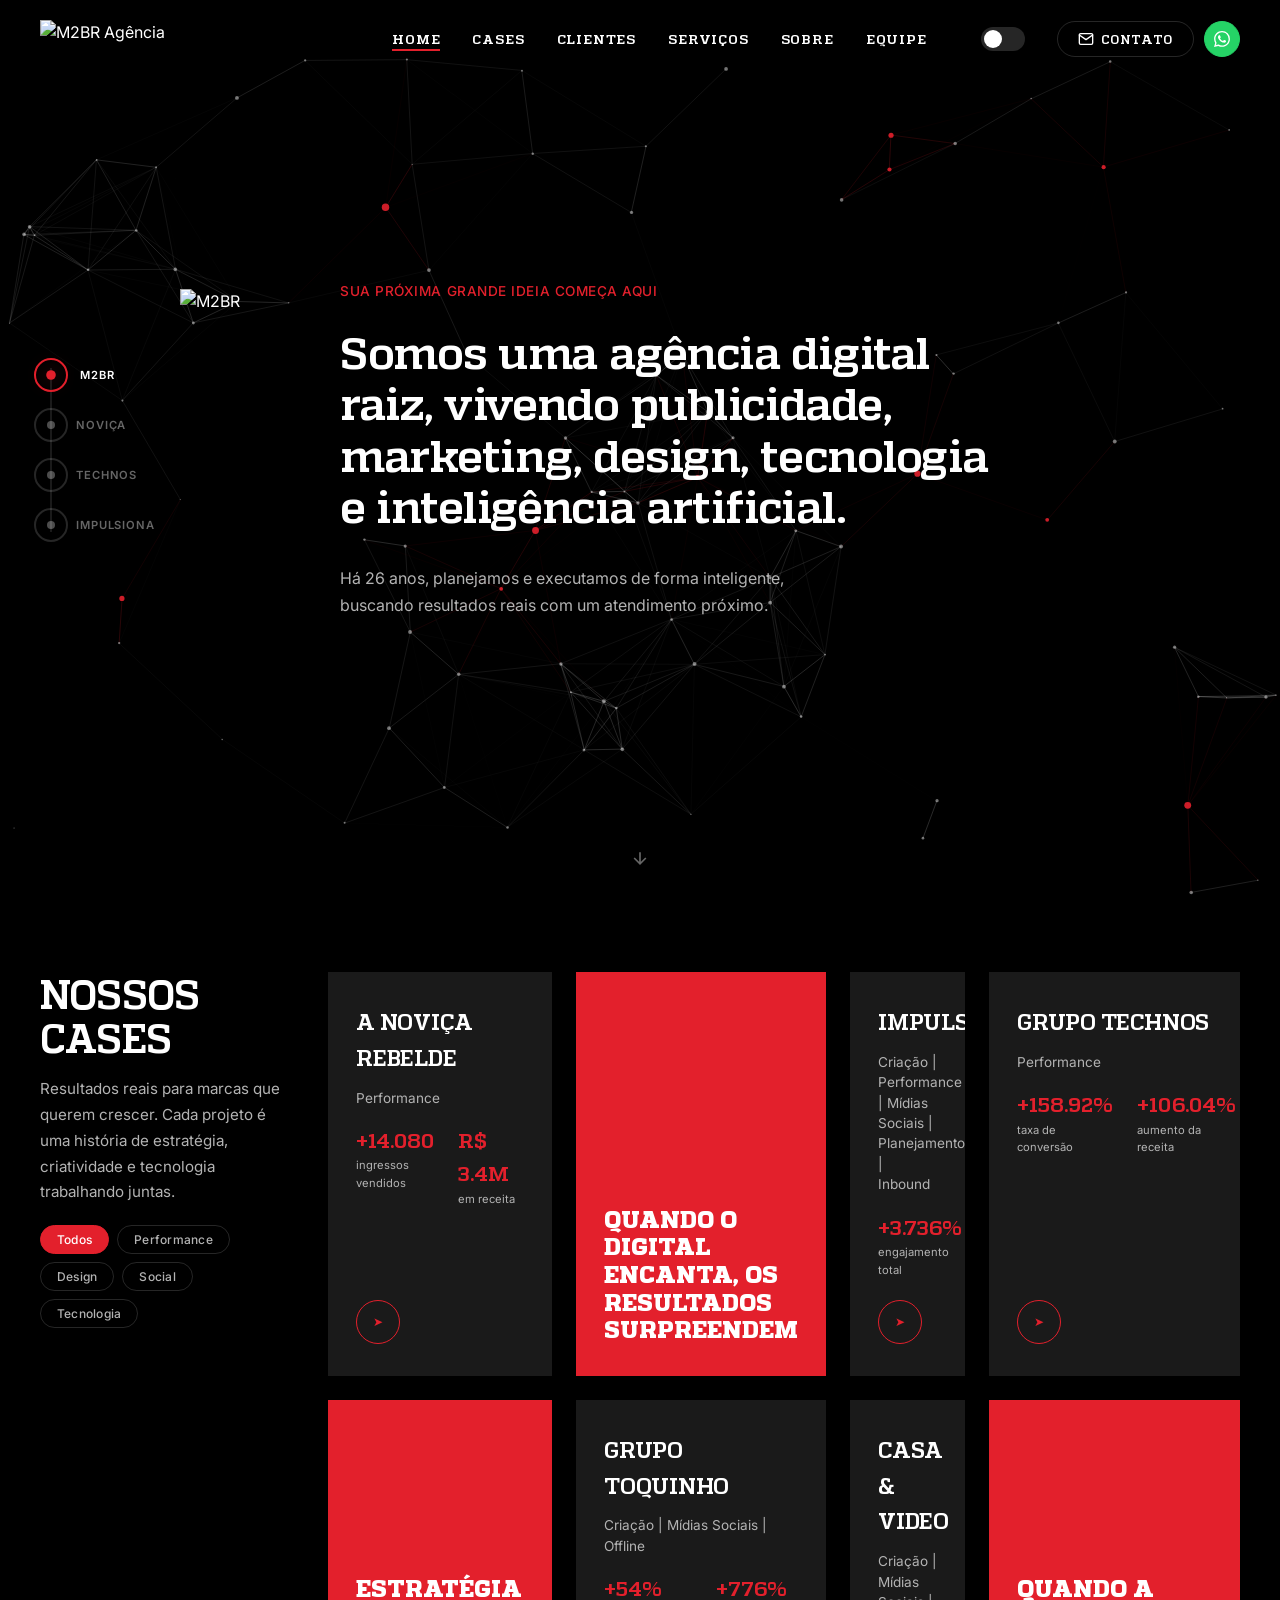
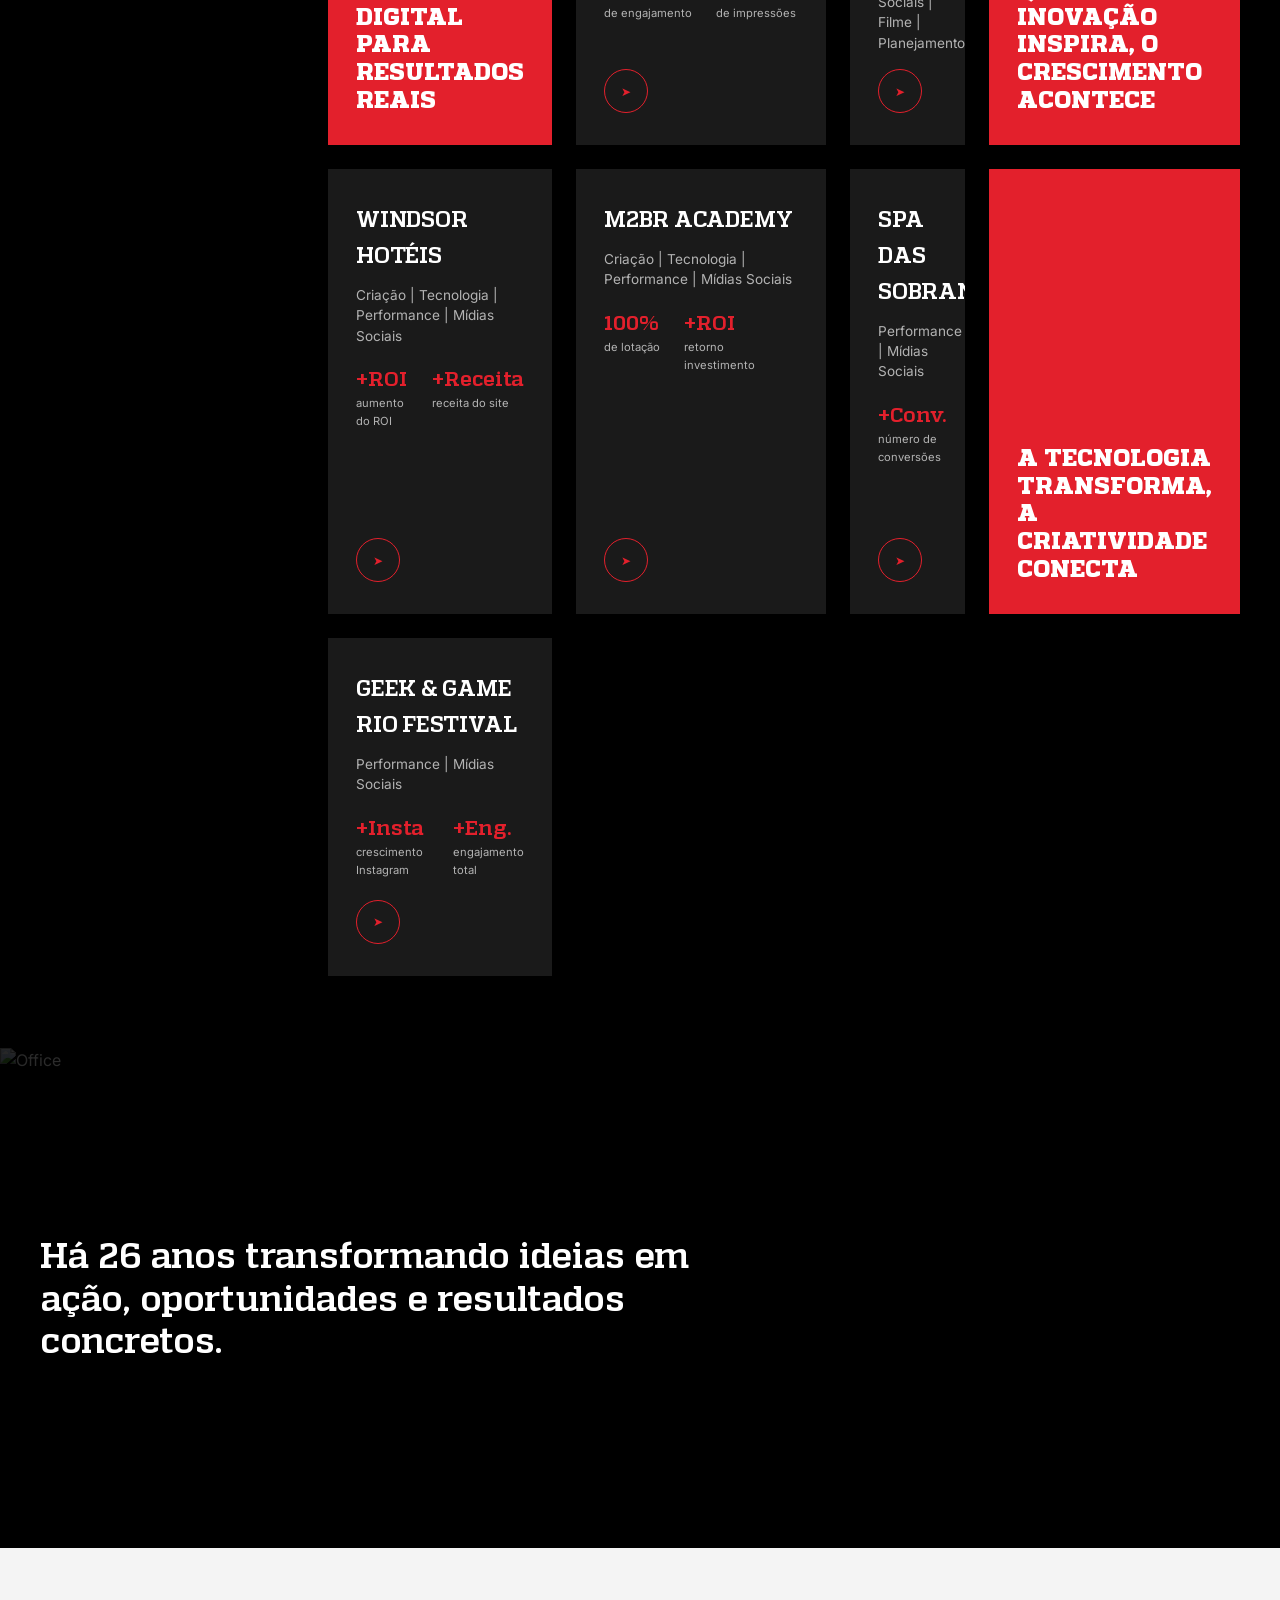
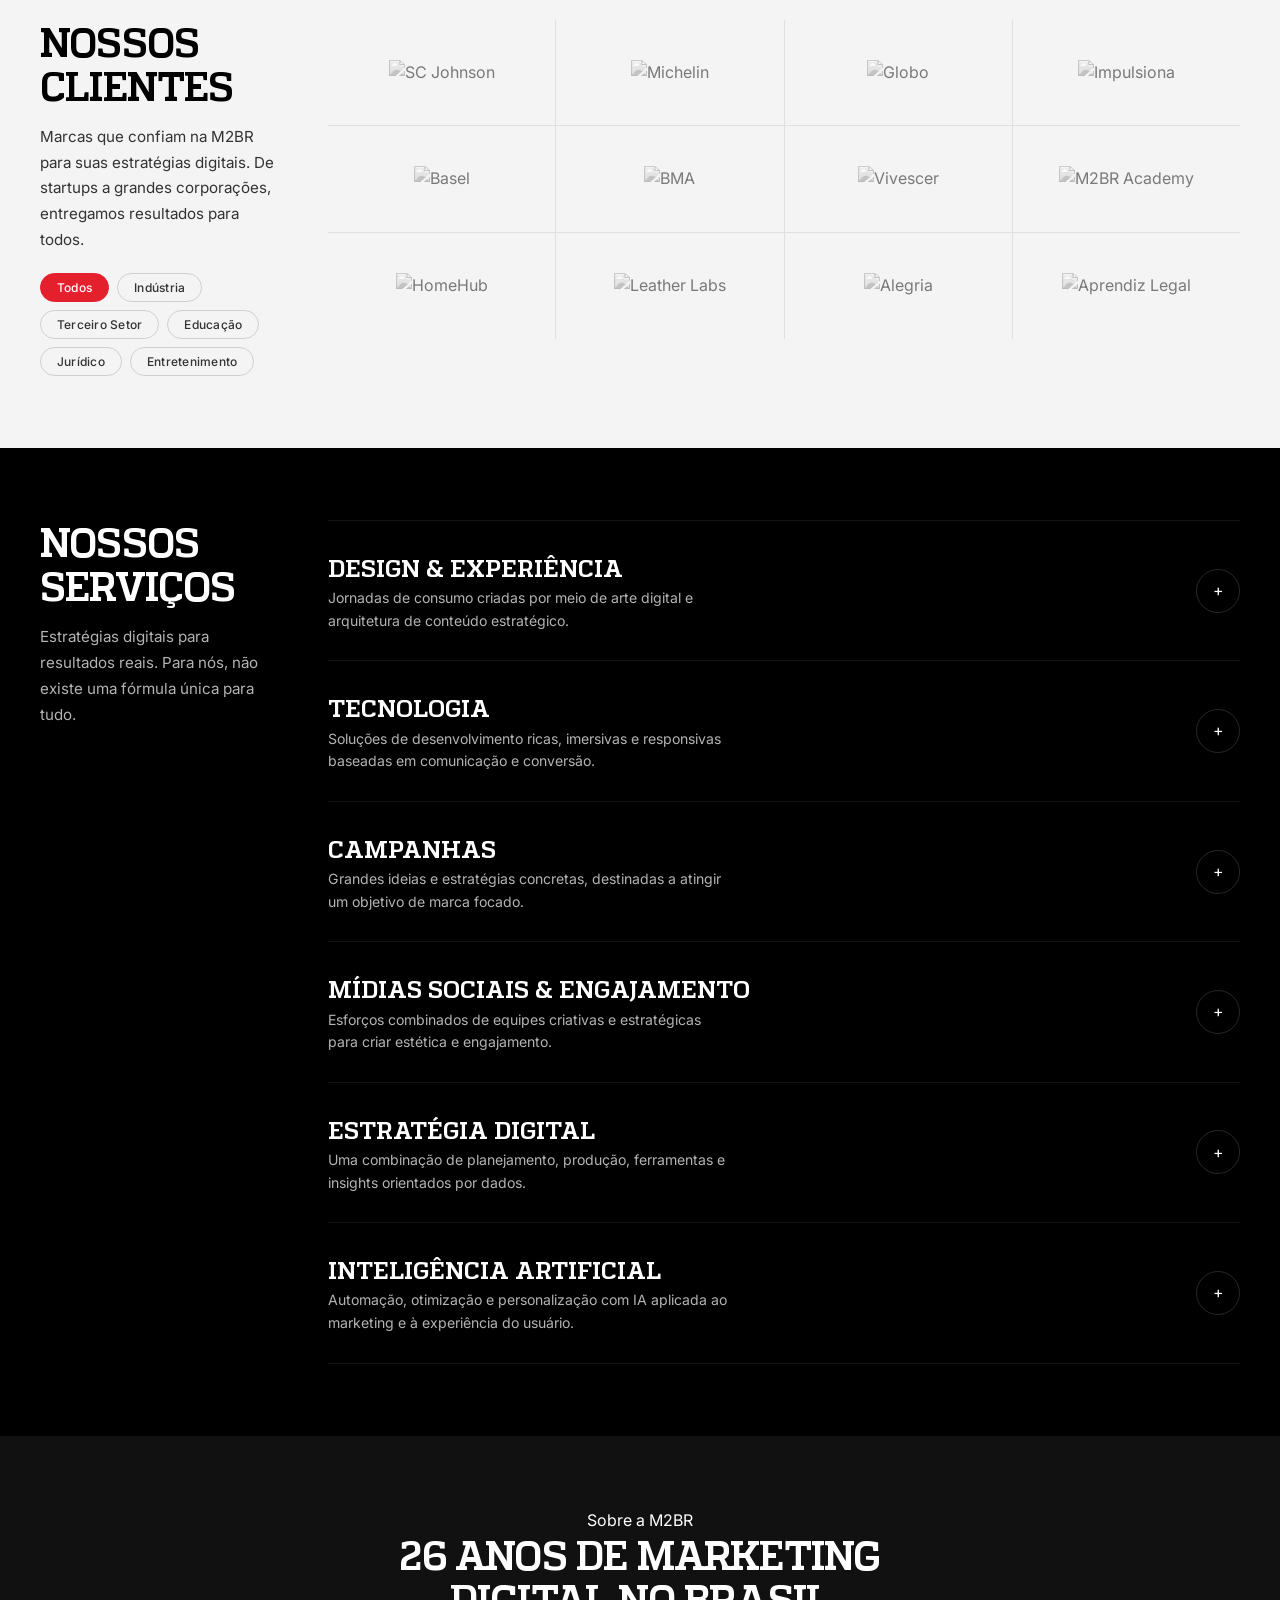
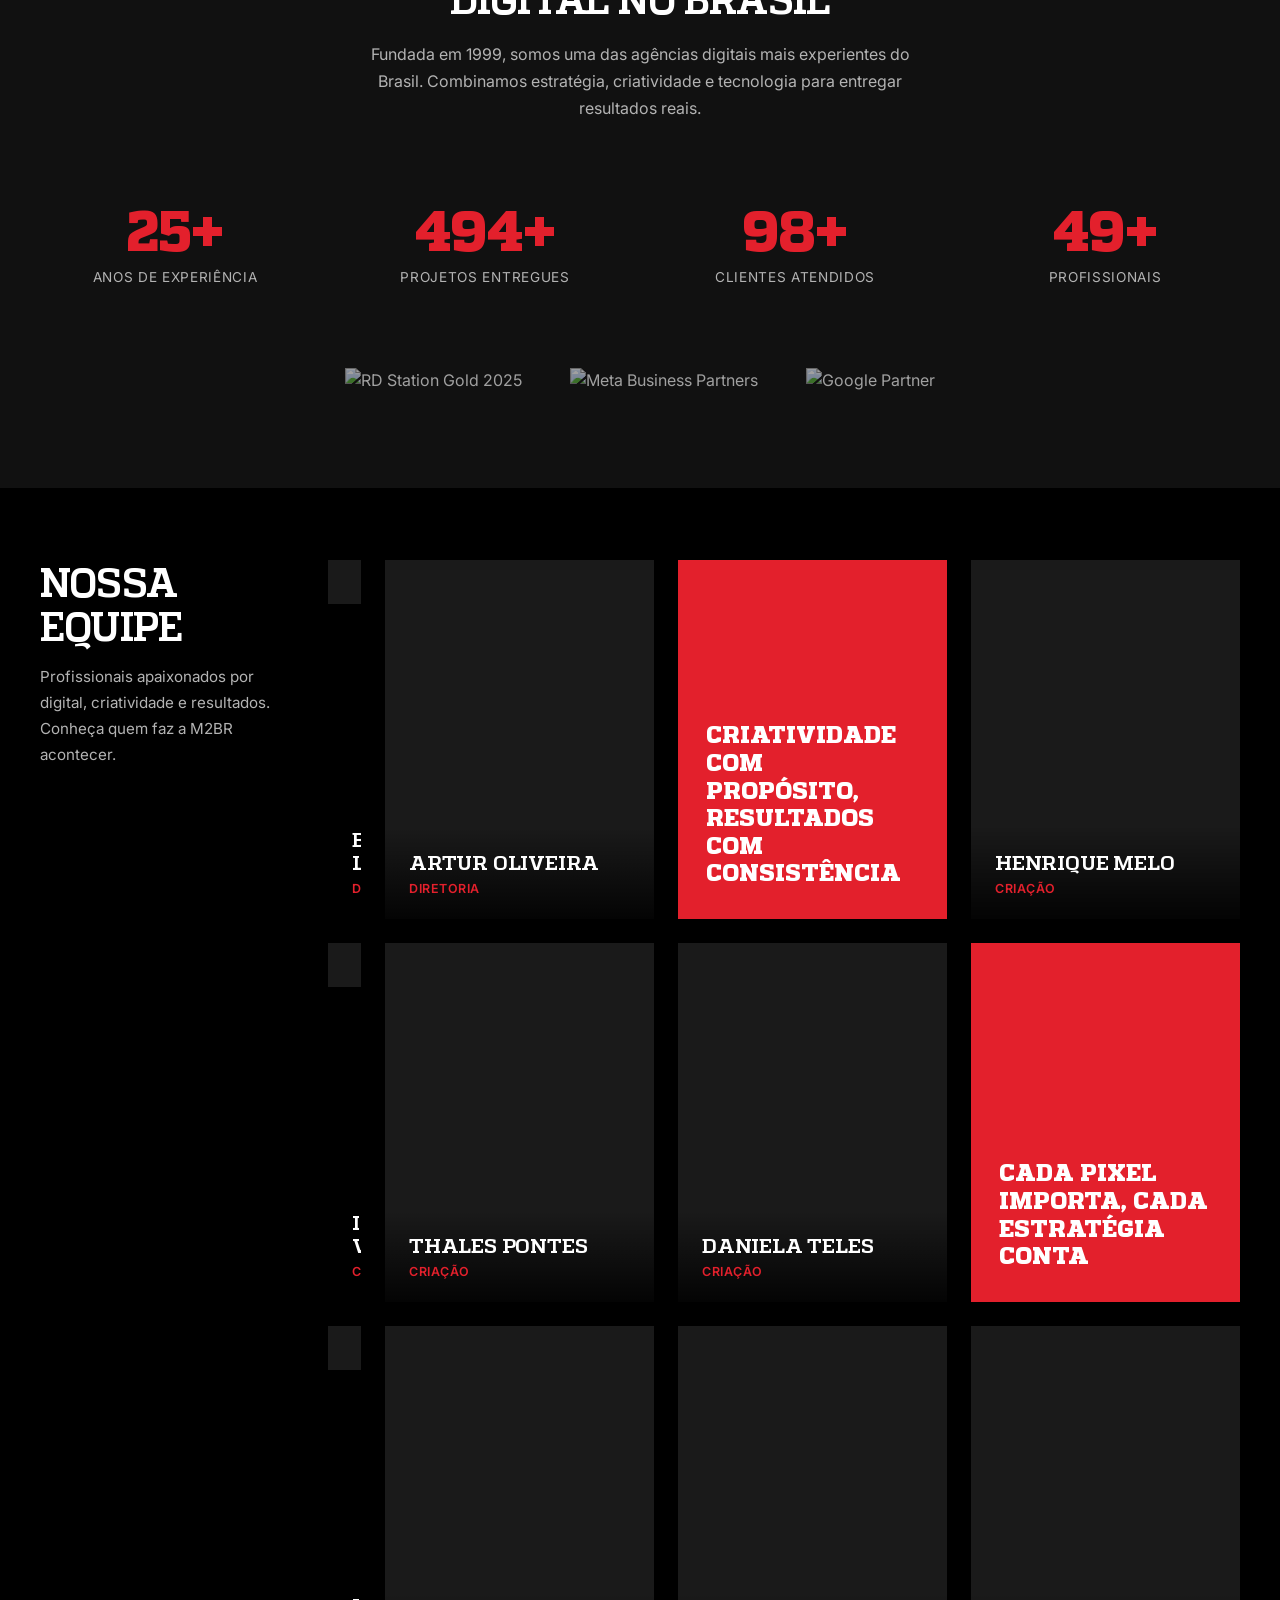
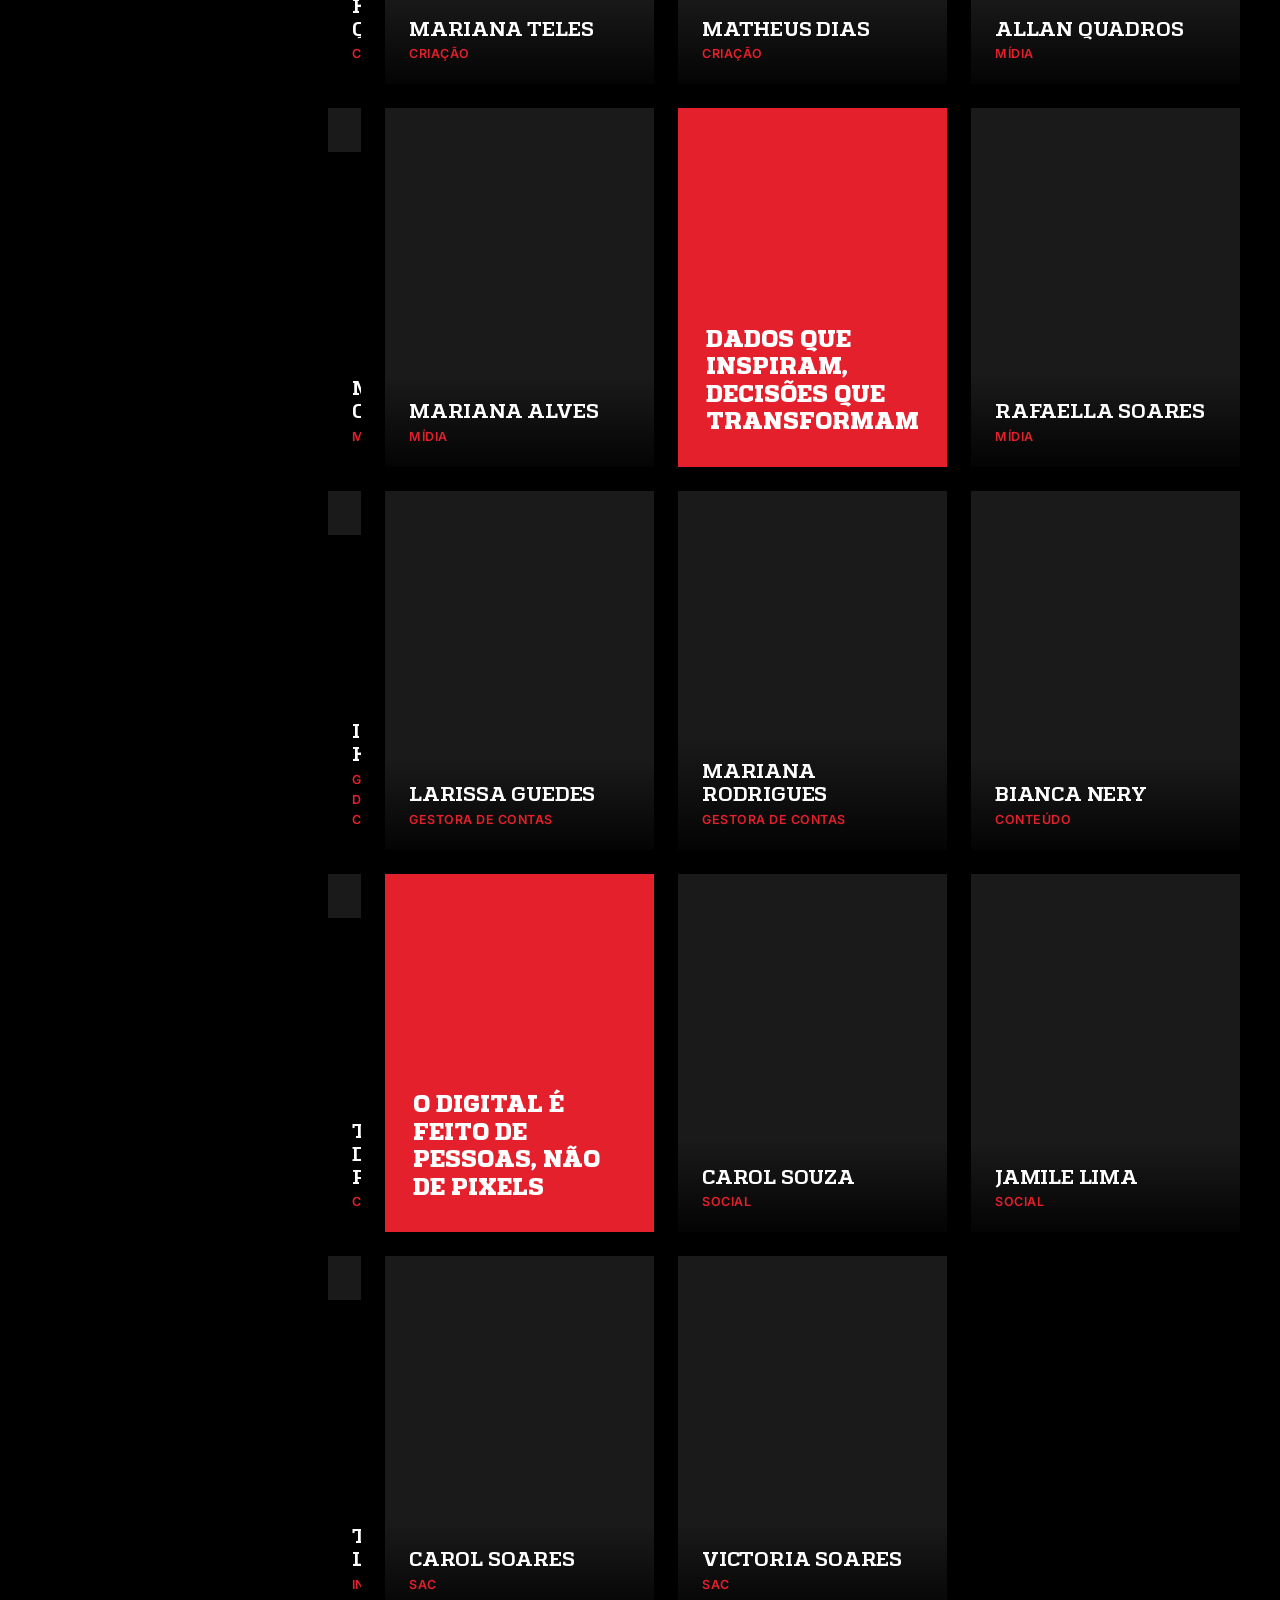
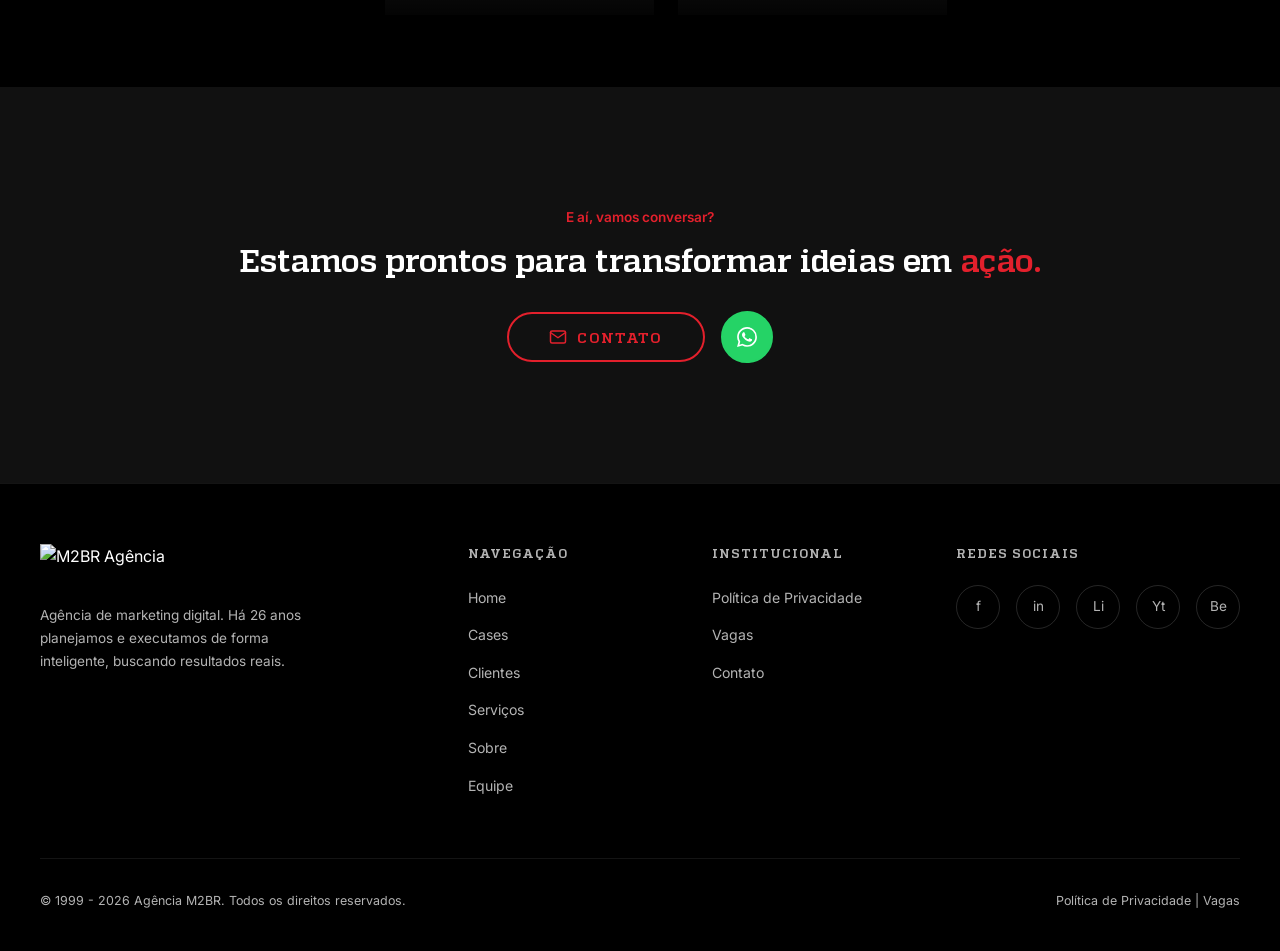
==== commit ed52accf: "Upgrade contact form to pre-briefing with essential agency intake fields - Split form into two secti" ====
--- a/index.html
+++ b/index.html
@@ -892,44 +892,96 @@
           </div>
         </div>
 
-        <!-- Form Side -->
+        <!-- Form Side — Pré-briefing -->
         <div class="contact-form-wrap">
           <form class="contact-form" id="contactForm" novalidate>
+            <p class="form-section-label">Sobre você</p>
             <div class="form-row">
               <div class="form-group">
-                <label for="contact-name" class="form-label">Nome *</label>
-                <input type="text" id="contact-name" name="name" class="form-input" required autocomplete="name" placeholder="Seu nome completo">
+                <label for="contact-name" class="form-label">Nome completo *</label>
+                <input type="text" id="contact-name" name="name" class="form-input" required autocomplete="name" placeholder="João Silva">
               </div>
               <div class="form-group">
-                <label for="contact-email" class="form-label">E-mail *</label>
-                <input type="email" id="contact-email" name="email" class="form-input" required autocomplete="email" placeholder="seu@email.com">
+                <label for="contact-email" class="form-label">E-mail corporativo *</label>
+                <input type="email" id="contact-email" name="email" class="form-input" required autocomplete="email" placeholder="joao@empresa.com.br">
               </div>
             </div>
             <div class="form-row">
               <div class="form-group">
-                <label for="contact-phone" class="form-label">Telefone</label>
-                <input type="tel" id="contact-phone" name="phone" class="form-input" autocomplete="tel" placeholder="(21) 99999-9999">
+                <label for="contact-phone" class="form-label">Telefone / WhatsApp *</label>
+                <input type="tel" id="contact-phone" name="phone" class="form-input" required autocomplete="tel" placeholder="(21) 99999-9999">
               </div>
               <div class="form-group">
-                <label for="contact-subject" class="form-label">Assunto *</label>
-                <select id="contact-subject" name="subject" class="form-input form-select" required>
+                <label for="contact-company" class="form-label">Empresa / Marca *</label>
+                <input type="text" id="contact-company" name="company" class="form-input" required autocomplete="organization" placeholder="Nome da empresa">
+              </div>
+            </div>
+            <div class="form-group">
+              <label for="contact-role" class="form-label">Cargo</label>
+              <input type="text" id="contact-role" name="role" class="form-input" placeholder="Diretor de Marketing, CEO, etc.">
+            </div>
+
+            <p class="form-section-label">Sobre o projeto</p>
+            <div class="form-row">
+              <div class="form-group">
+                <label for="contact-services" class="form-label">O que você precisa? *</label>
+                <select id="contact-services" name="services" class="form-input form-select" required>
+                  <option value="" disabled selected>Selecione a área</option>
+                  <option value="performance">Performance & Mídia Paga</option>
+                  <option value="social">Social Media & Conteúdo</option>
+                  <option value="branding">Branding & Design</option>
+                  <option value="tech">Tecnologia & Desenvolvimento</option>
+                  <option value="ia">Inteligência Artificial</option>
+                  <option value="inbound">Inbound & Automação</option>
+                  <option value="360">Projeto 360° (múltiplas áreas)</option>
+                  <option value="outro">Outro / Não sei ainda</option>
+                </select>
+              </div>
+              <div class="form-group">
+                <label for="contact-budget" class="form-label">Faixa de investimento mensal</label>
+                <select id="contact-budget" name="budget" class="form-input form-select">
                   <option value="" disabled selected>Selecione</option>
-                  <option value="performance">Performance & Mídia</option>
-                  <option value="social">Social Media</option>
-                  <option value="design">Design & Branding</option>
-                  <option value="tecnologia">Tecnologia & Desenvolvimento</option>
-                  <option value="ia">Inteligência Artificial</option>
+                  <option value="5k">Até R$ 5 mil</option>
+                  <option value="5-15k">R$ 5 mil – R$ 15 mil</option>
+                  <option value="15-30k">R$ 15 mil – R$ 30 mil</option>
+                  <option value="30-60k">R$ 30 mil – R$ 60 mil</option>
+                  <option value="60k+">Acima de R$ 60 mil</option>
+                  <option value="definir">A definir</option>
+                </select>
+              </div>
+            </div>
+            <div class="form-row">
+              <div class="form-group">
+                <label for="contact-timeline" class="form-label">Prazo desejado</label>
+                <select id="contact-timeline" name="timeline" class="form-input form-select">
+                  <option value="" disabled selected>Selecione</option>
+                  <option value="urgente">Urgente (até 2 semanas)</option>
+                  <option value="1mes">1 mês</option>
+                  <option value="2-3meses">2 a 3 meses</option>
+                  <option value="sempressa">Sem pressa</option>
+                </select>
+              </div>
+              <div class="form-group">
+                <label for="contact-source" class="form-label">Como nos encontrou?</label>
+                <select id="contact-source" name="source" class="form-input form-select">
+                  <option value="" disabled selected>Selecione</option>
+                  <option value="google">Google</option>
+                  <option value="instagram">Instagram</option>
+                  <option value="linkedin">LinkedIn</option>
+                  <option value="indicacao">Indicação</option>
+                  <option value="evento">Evento</option>
                   <option value="outro">Outro</option>
                 </select>
               </div>
             </div>
             <div class="form-group">
-              <label for="contact-message" class="form-label">Mensagem *</label>
-              <textarea id="contact-message" name="message" class="form-input form-textarea" required rows="5" placeholder="Conte-nos sobre seu projeto, objetivos e prazos..."></textarea>
-            </div>
+              <label for="contact-brief" class="form-label">Conte-nos sobre o projeto *</label>
+              <textarea id="contact-brief" name="brief" class="form-input form-textarea" required rows="4" placeholder="Descreva brevemente: qual o desafio, objetivos, público-alvo e o que já foi feito até aqui..."></textarea>
+            </div>
+
             <div class="form-footer">
               <button type="submit" class="form-submit">
-                <span class="form-submit-text">Enviar mensagem</span>
+                <span class="form-submit-text">Enviar briefing</span>
                 <svg class="form-submit-arrow" width="20" height="20" viewBox="0 0 24 24" fill="none" stroke="currentColor" stroke-width="2" stroke-linecap="round" stroke-linejoin="round"><line x1="5" y1="12" x2="19" y2="12"/><polyline points="12 5 19 12 12 19"/></svg>
               </button>
               <p class="form-privacy">Seus dados estão seguros. Não compartilhamos com terceiros.</p>
@@ -941,8 +993,8 @@
             <div class="contact-success-icon">
               <svg width="48" height="48" viewBox="0 0 24 24" fill="none" stroke="currentColor" stroke-width="1.5" stroke-linecap="round" stroke-linejoin="round"><path d="M22 11.08V12a10 10 0 11-5.93-9.14"/><polyline points="22 4 12 14.01 9 11.01"/></svg>
             </div>
-            <h3 class="contact-success-title">Mensagem enviada!</h3>
-            <p class="contact-success-desc">Recebemos sua mensagem e entraremos em contato em até 24h úteis.</p>
+            <h3 class="contact-success-title">Briefing recebido!</h3>
+            <p class="contact-success-desc">Analisaremos seu projeto e um especialista entrará em contato em até 24h úteis com os próximos passos.</p>
             <button class="form-submit" data-close-modal>Fechar</button>
           </div>
         </div>
--- a/css/style.css
+++ b/css/style.css
@@ -1748,6 +1748,24 @@
   line-height: 1.4;
 }
 
+/* Form section divider */
+.form-section-label {
+  font-family: var(--font-display);
+  font-size: 0.7rem;
+  font-weight: 700;
+  text-transform: uppercase;
+  letter-spacing: 0.12em;
+  color: var(--red);
+  margin-bottom: 16px;
+  padding-bottom: 8px;
+  border-bottom: 1px solid var(--border-subtle);
+}
+
+.form-section-label + .form-row,
+.form-section-label + .form-group {
+  margin-top: 0;
+}
+
 /* Success State */
 .contact-success {
   display: flex;
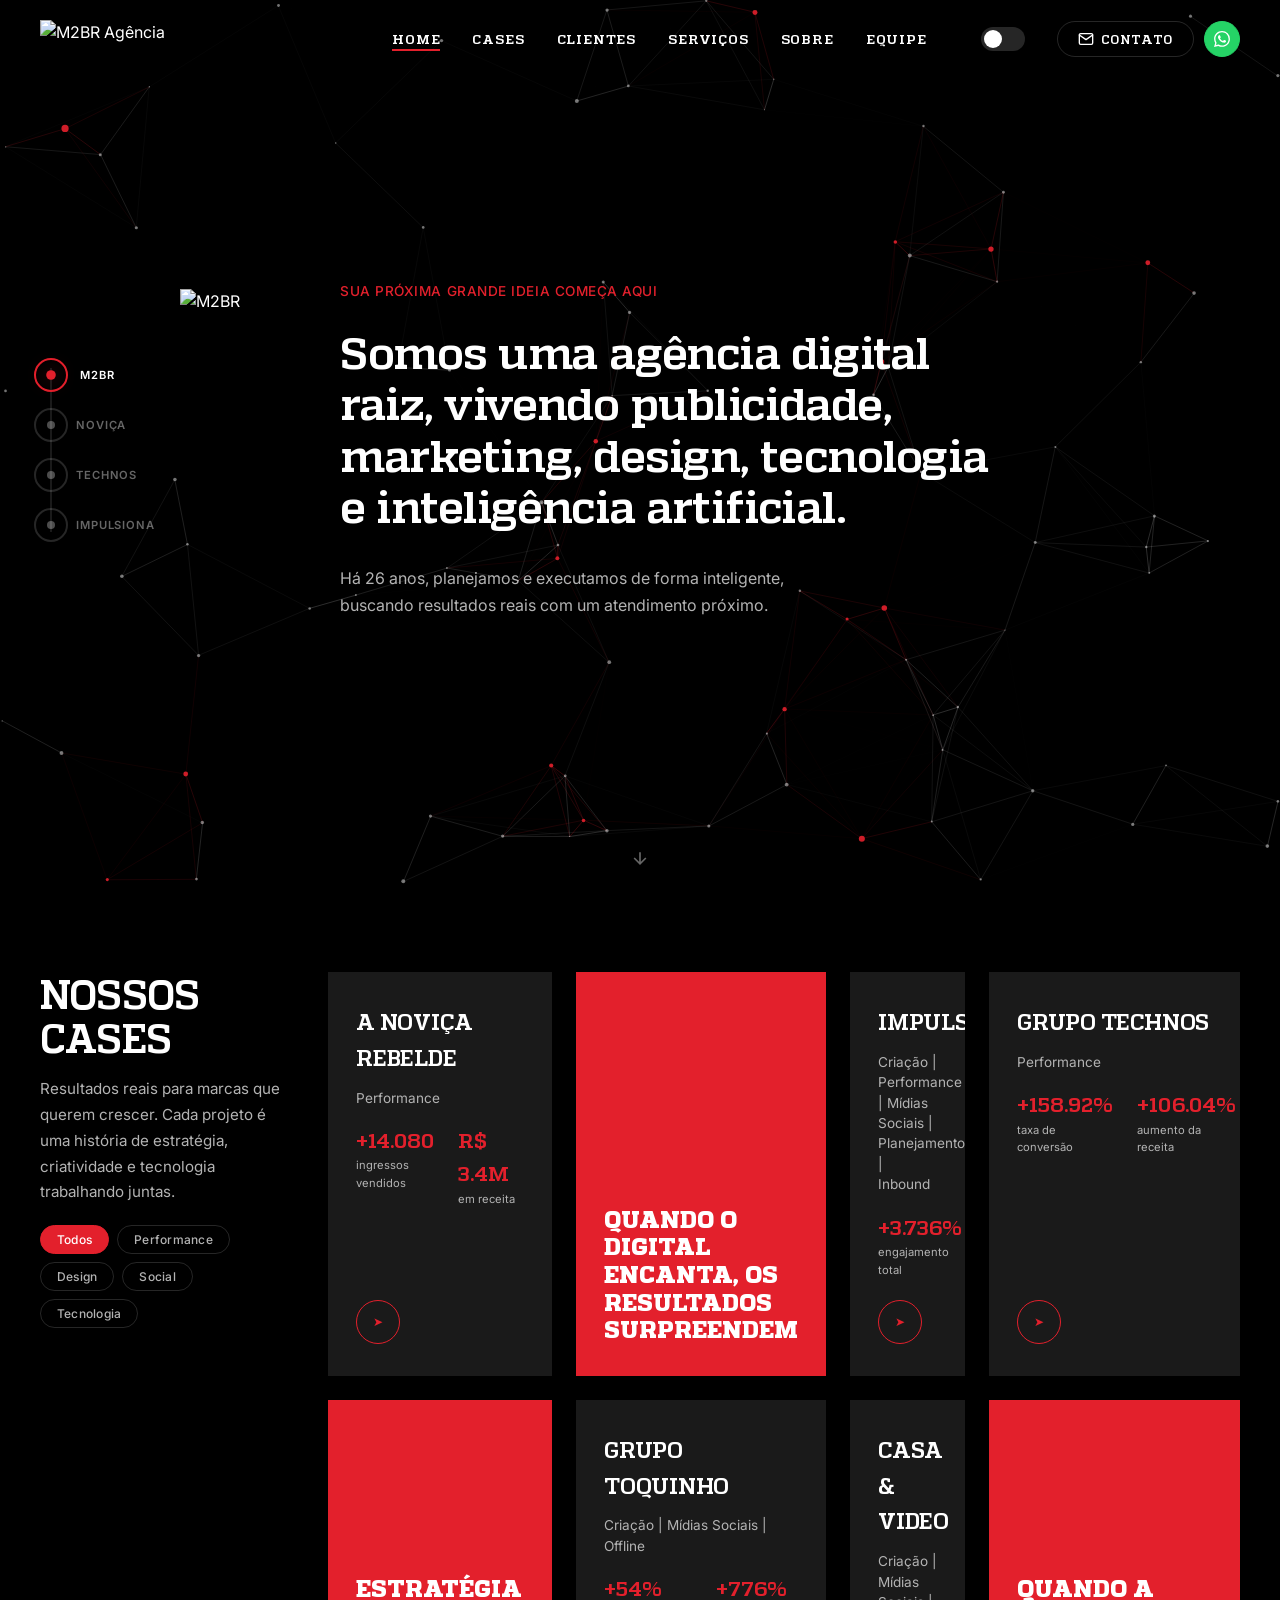
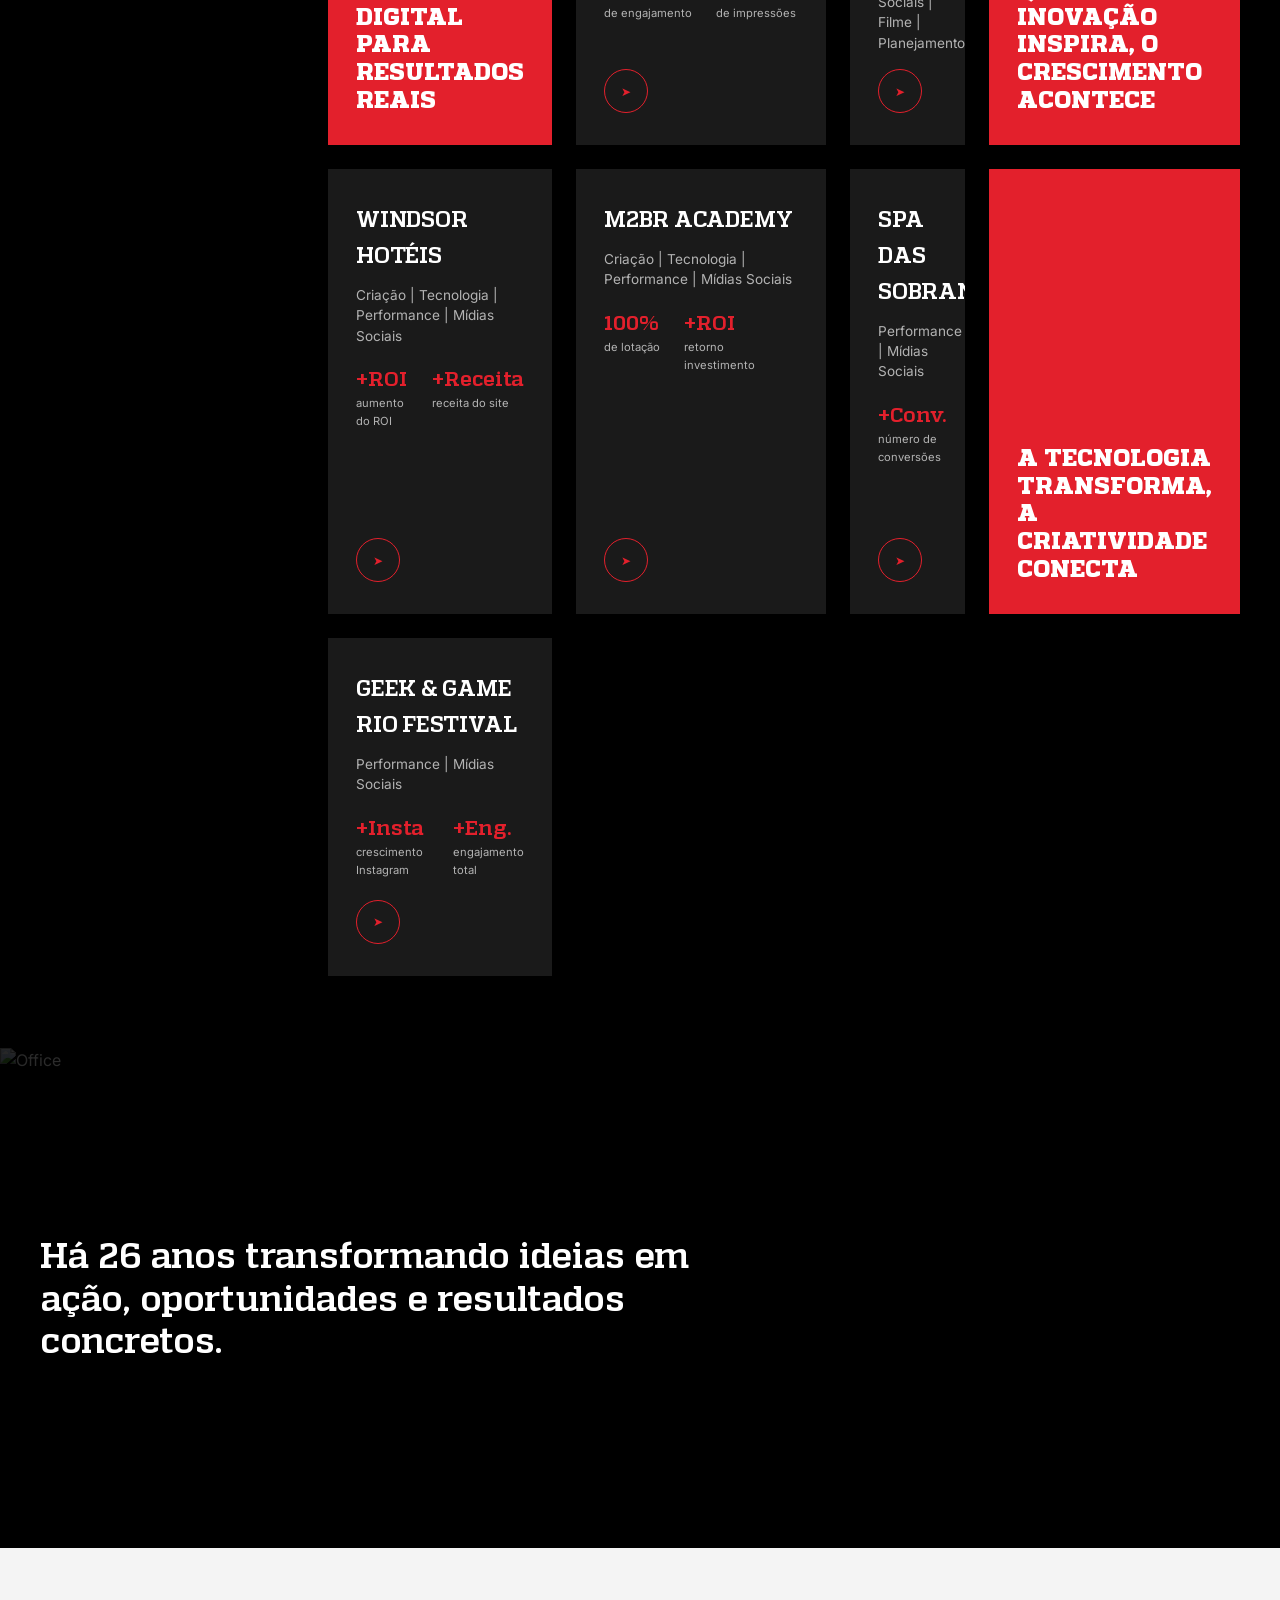
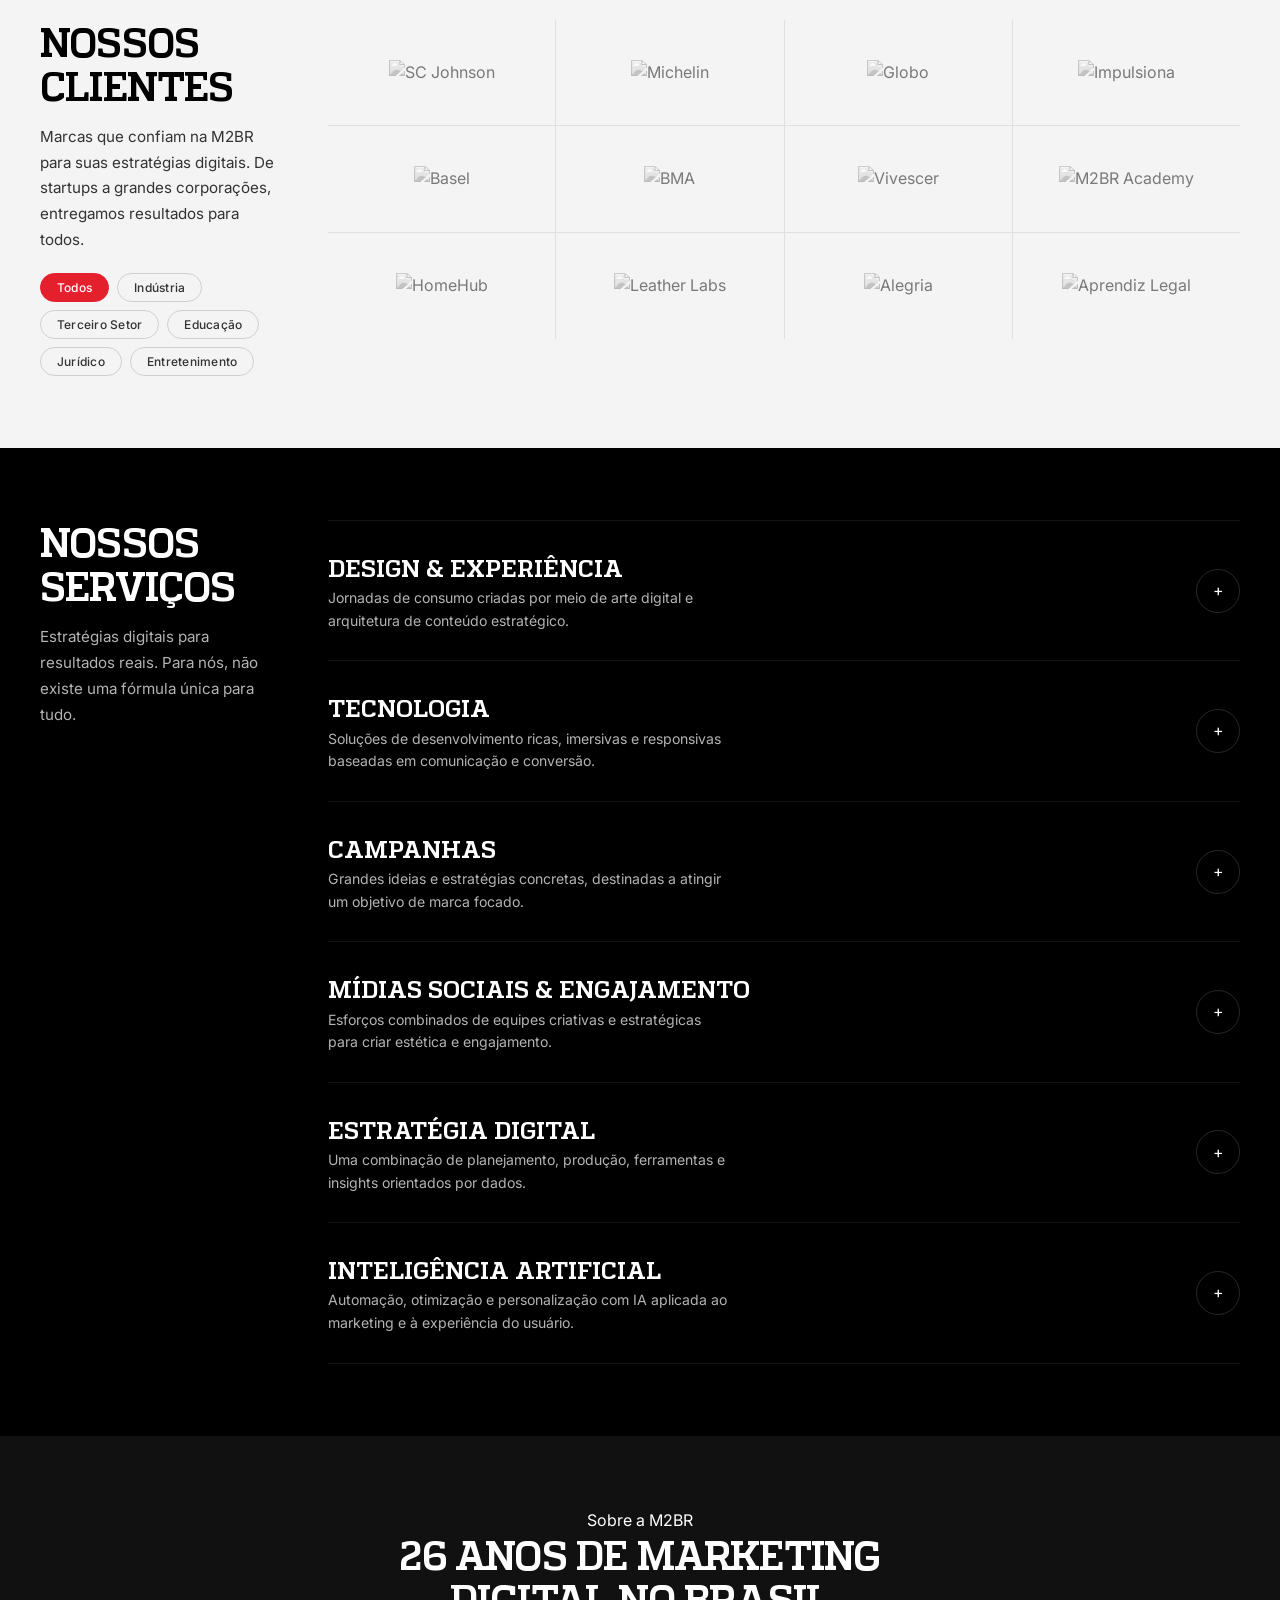
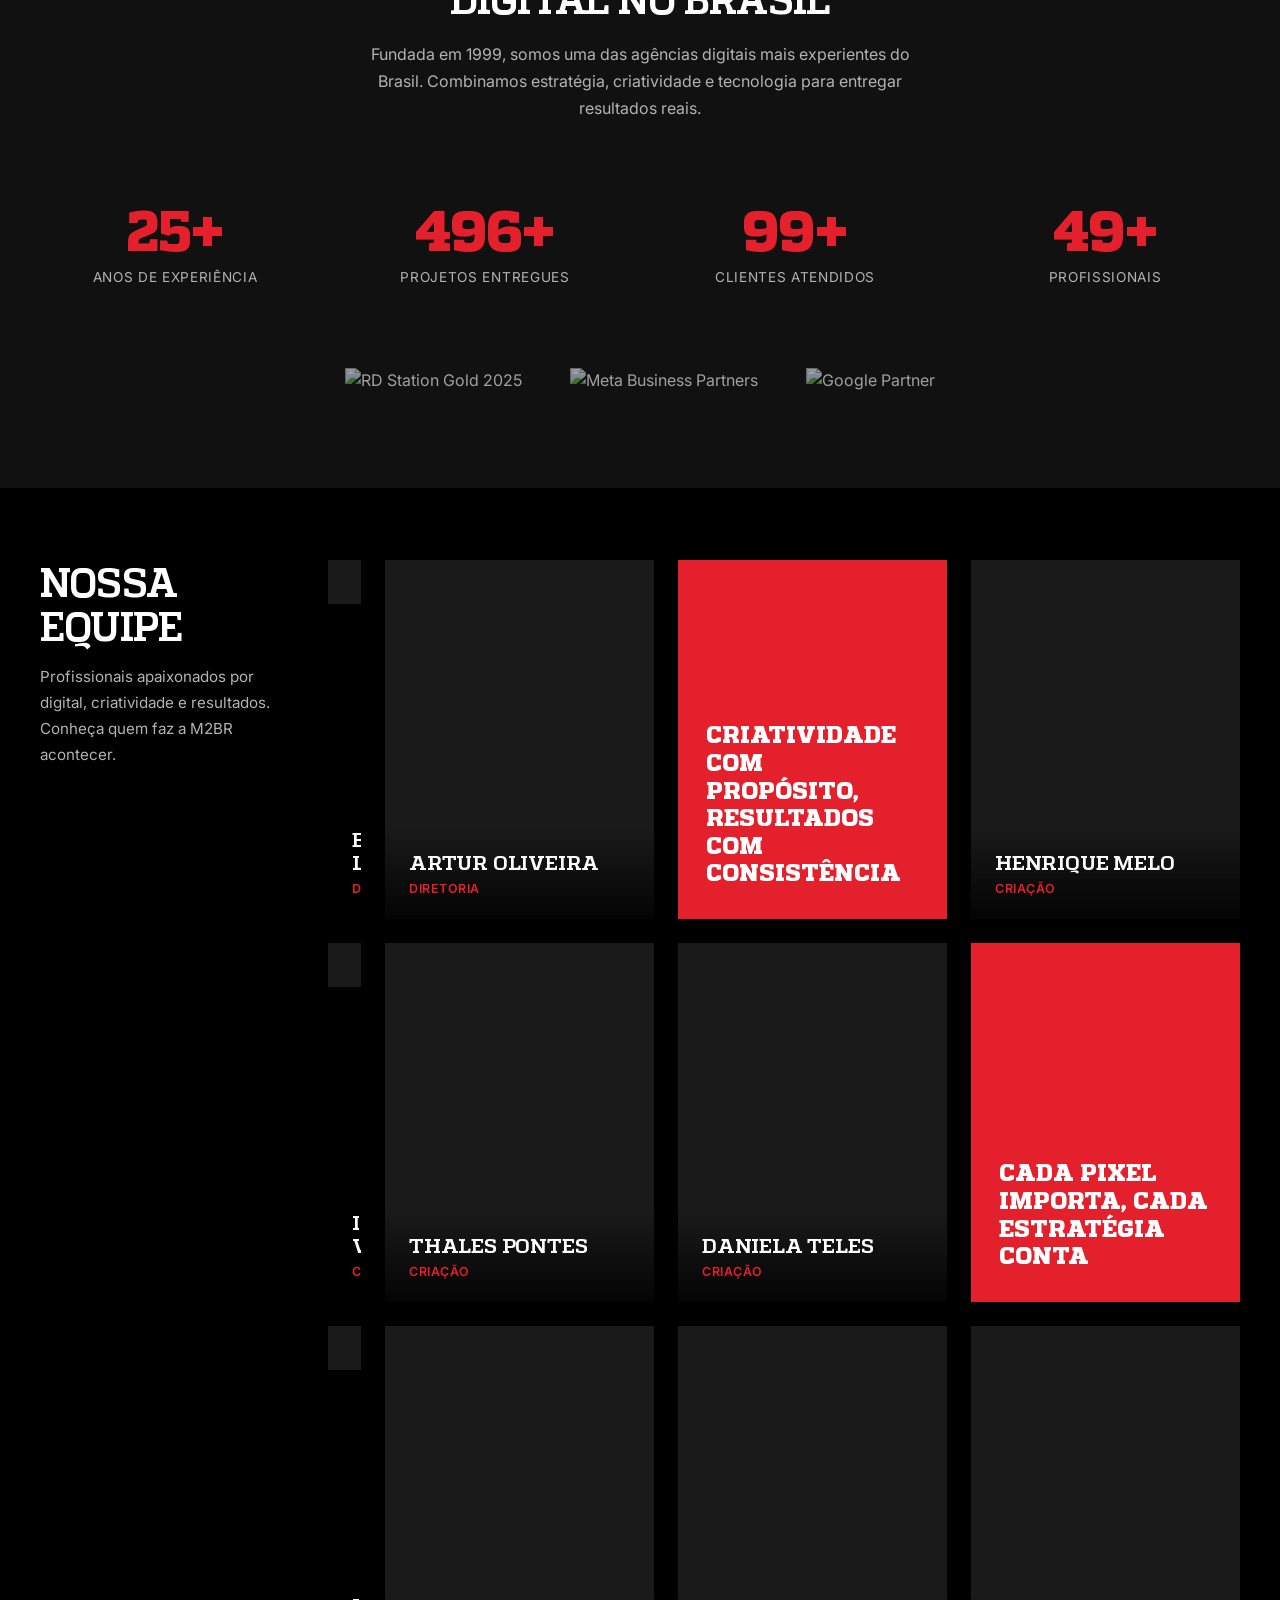
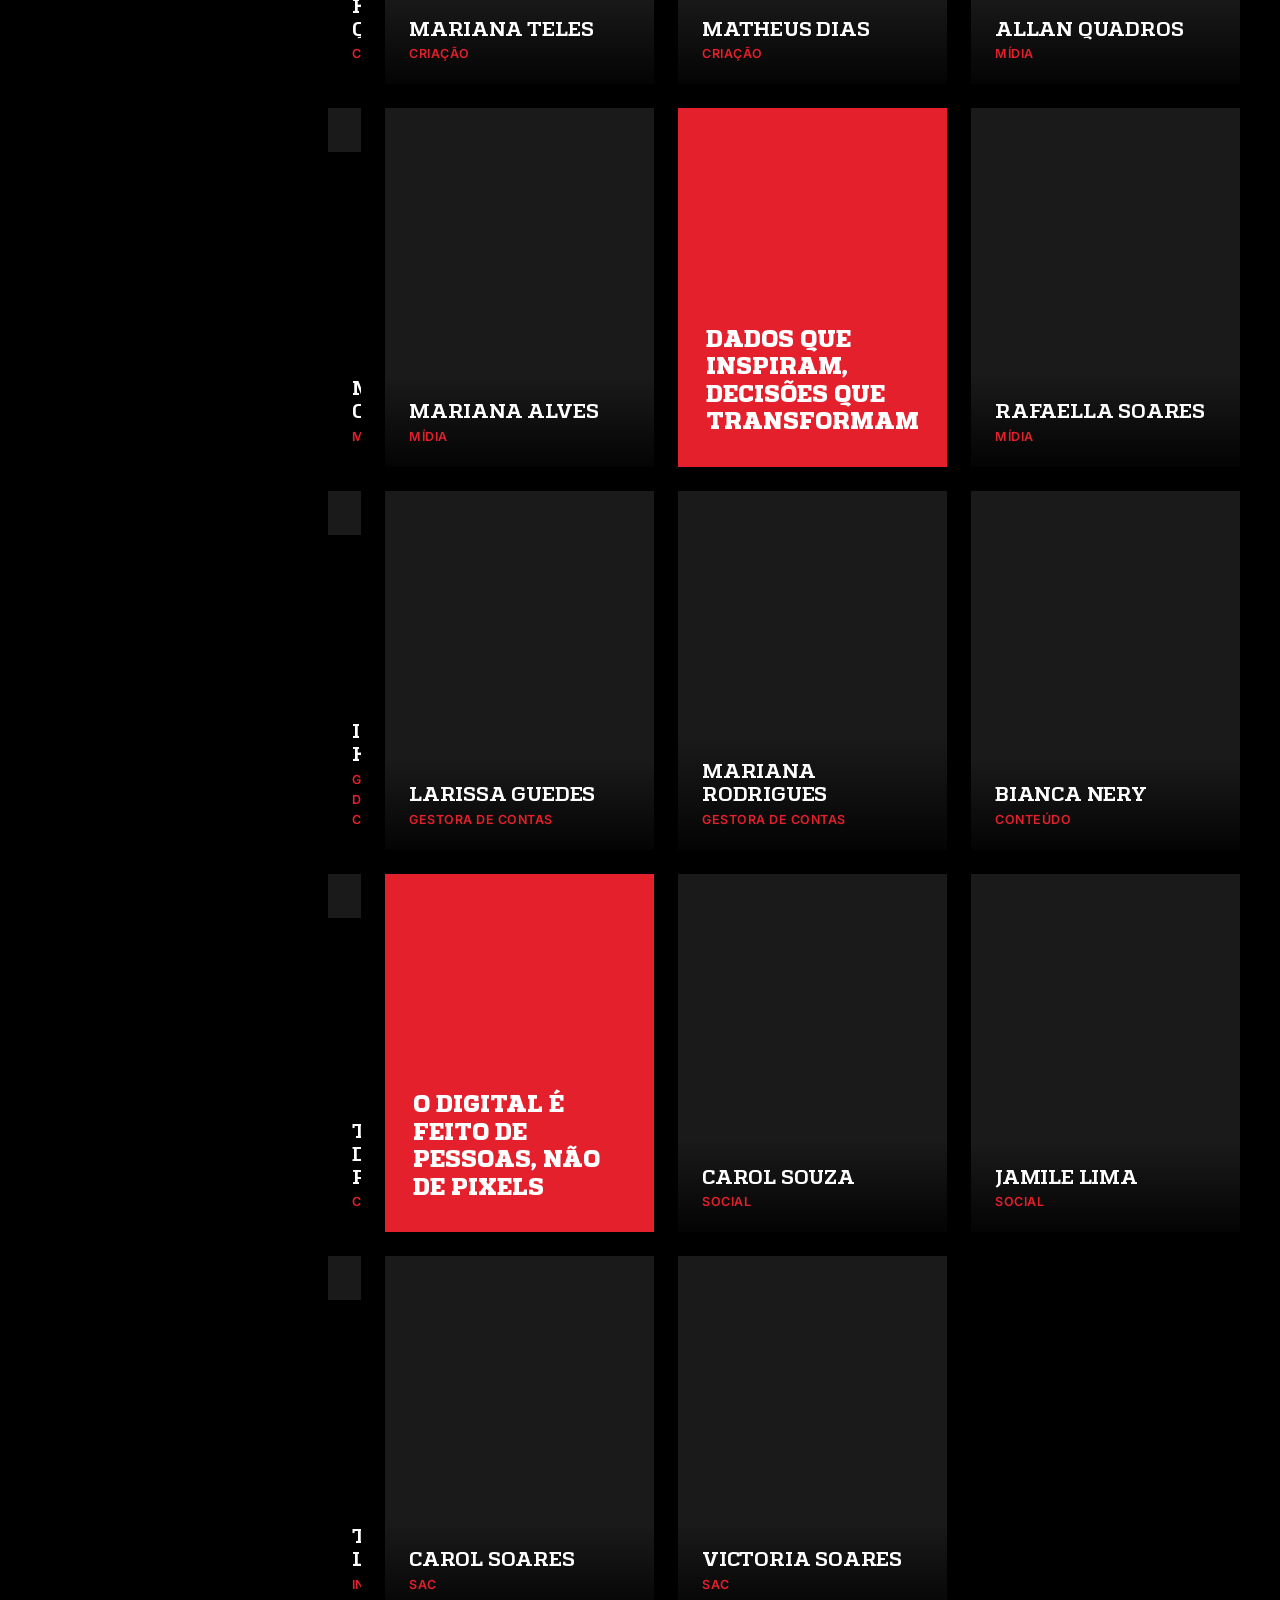
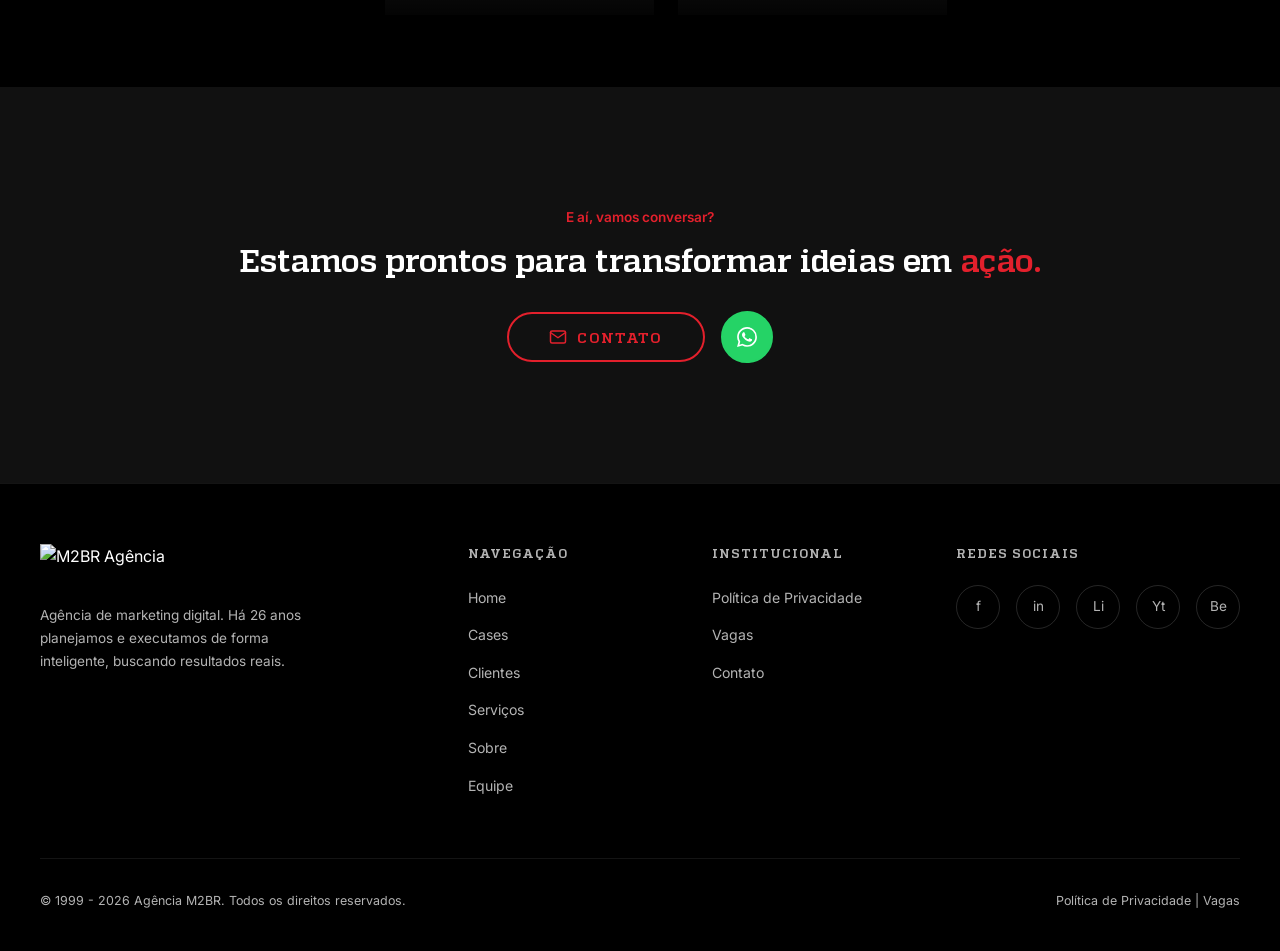
==== commit 62ef5c6f: "Consistency review: standardize shadows, transitions and cache versions - Standardize all card hover" ====
--- a/index.html
+++ b/index.html
@@ -30,7 +30,7 @@
   <link href="https://fonts.googleapis.com/css2?family=Inter:wght@300;400;500;600;700&display=swap" rel="stylesheet">
 
   <!-- Styles -->
-  <link rel="stylesheet" href="css/style.css?v=20260331a">
+  <link rel="stylesheet" href="css/style.css?v=20260331d">
 
   <!-- Favicon -->
   <link rel="icon" href="https://agencia.m2br.com/wp-content/uploads/2022/05/LG.png" type="image/png">
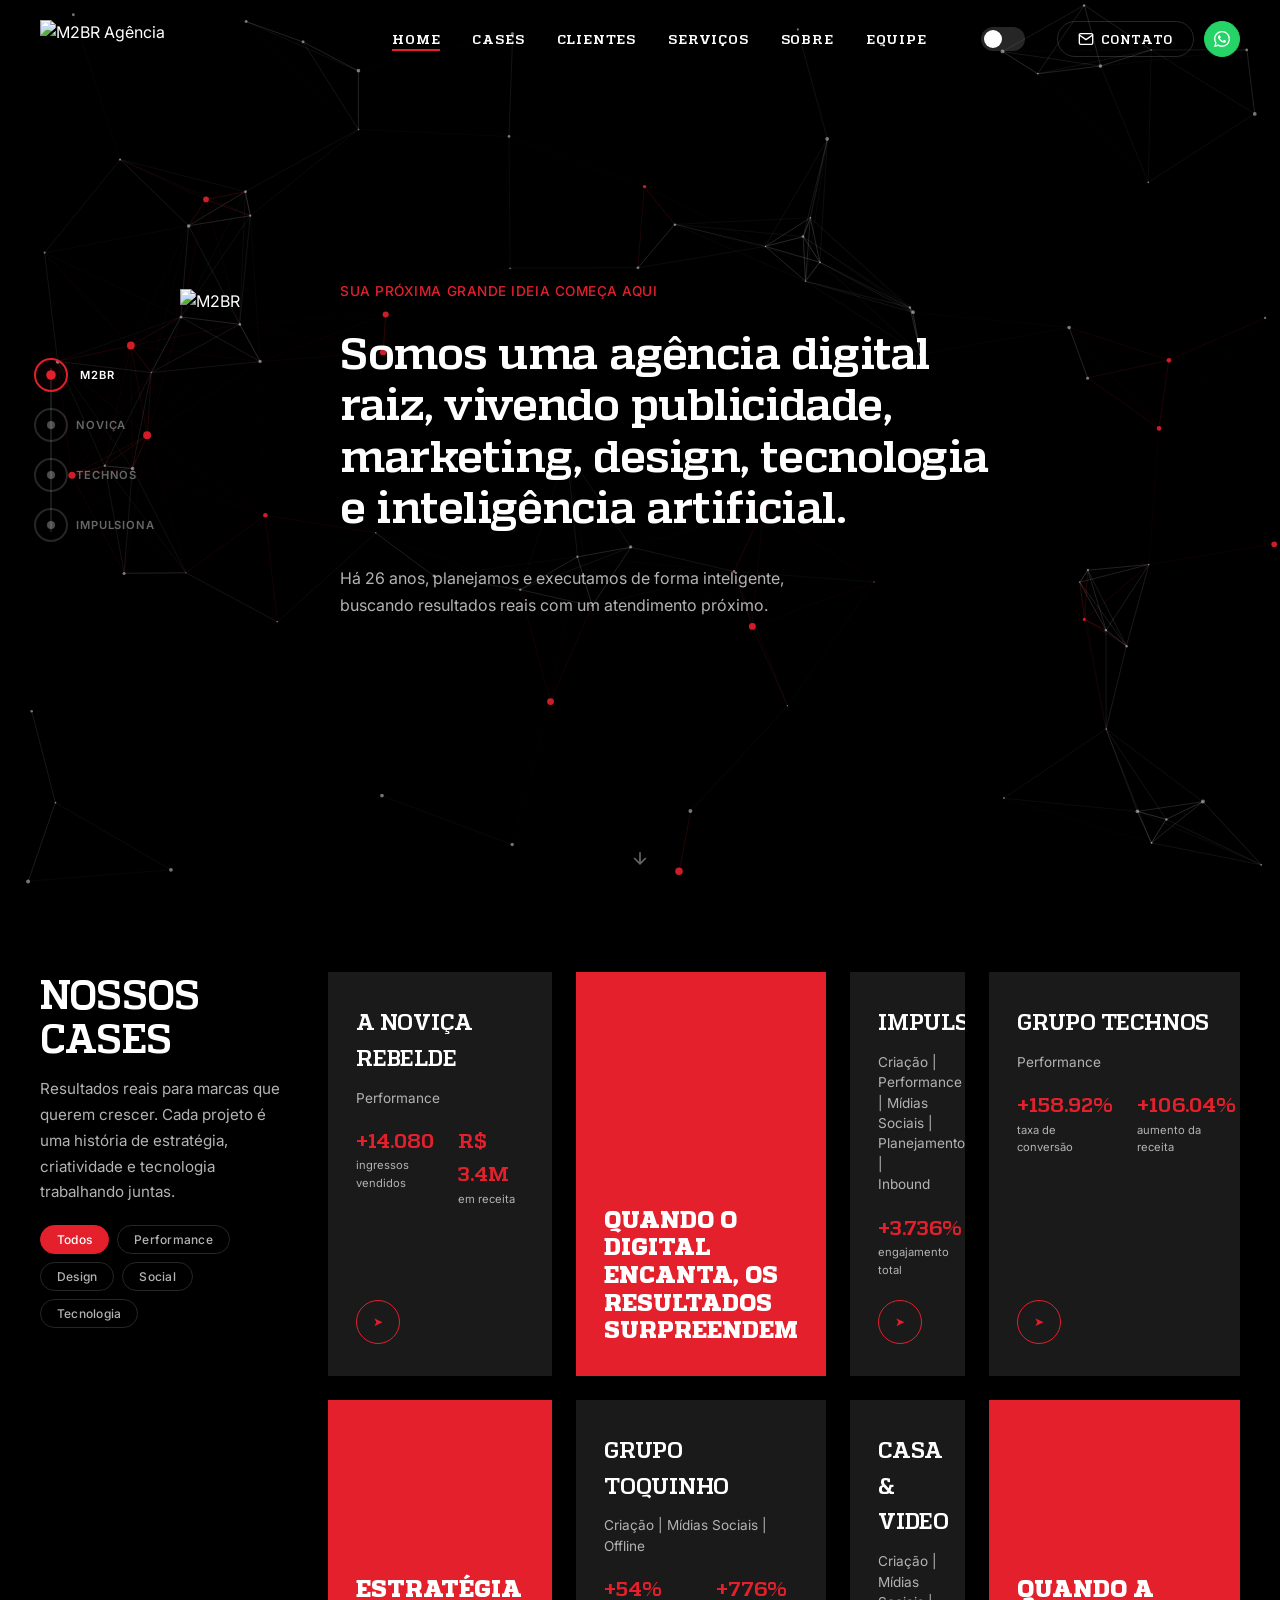
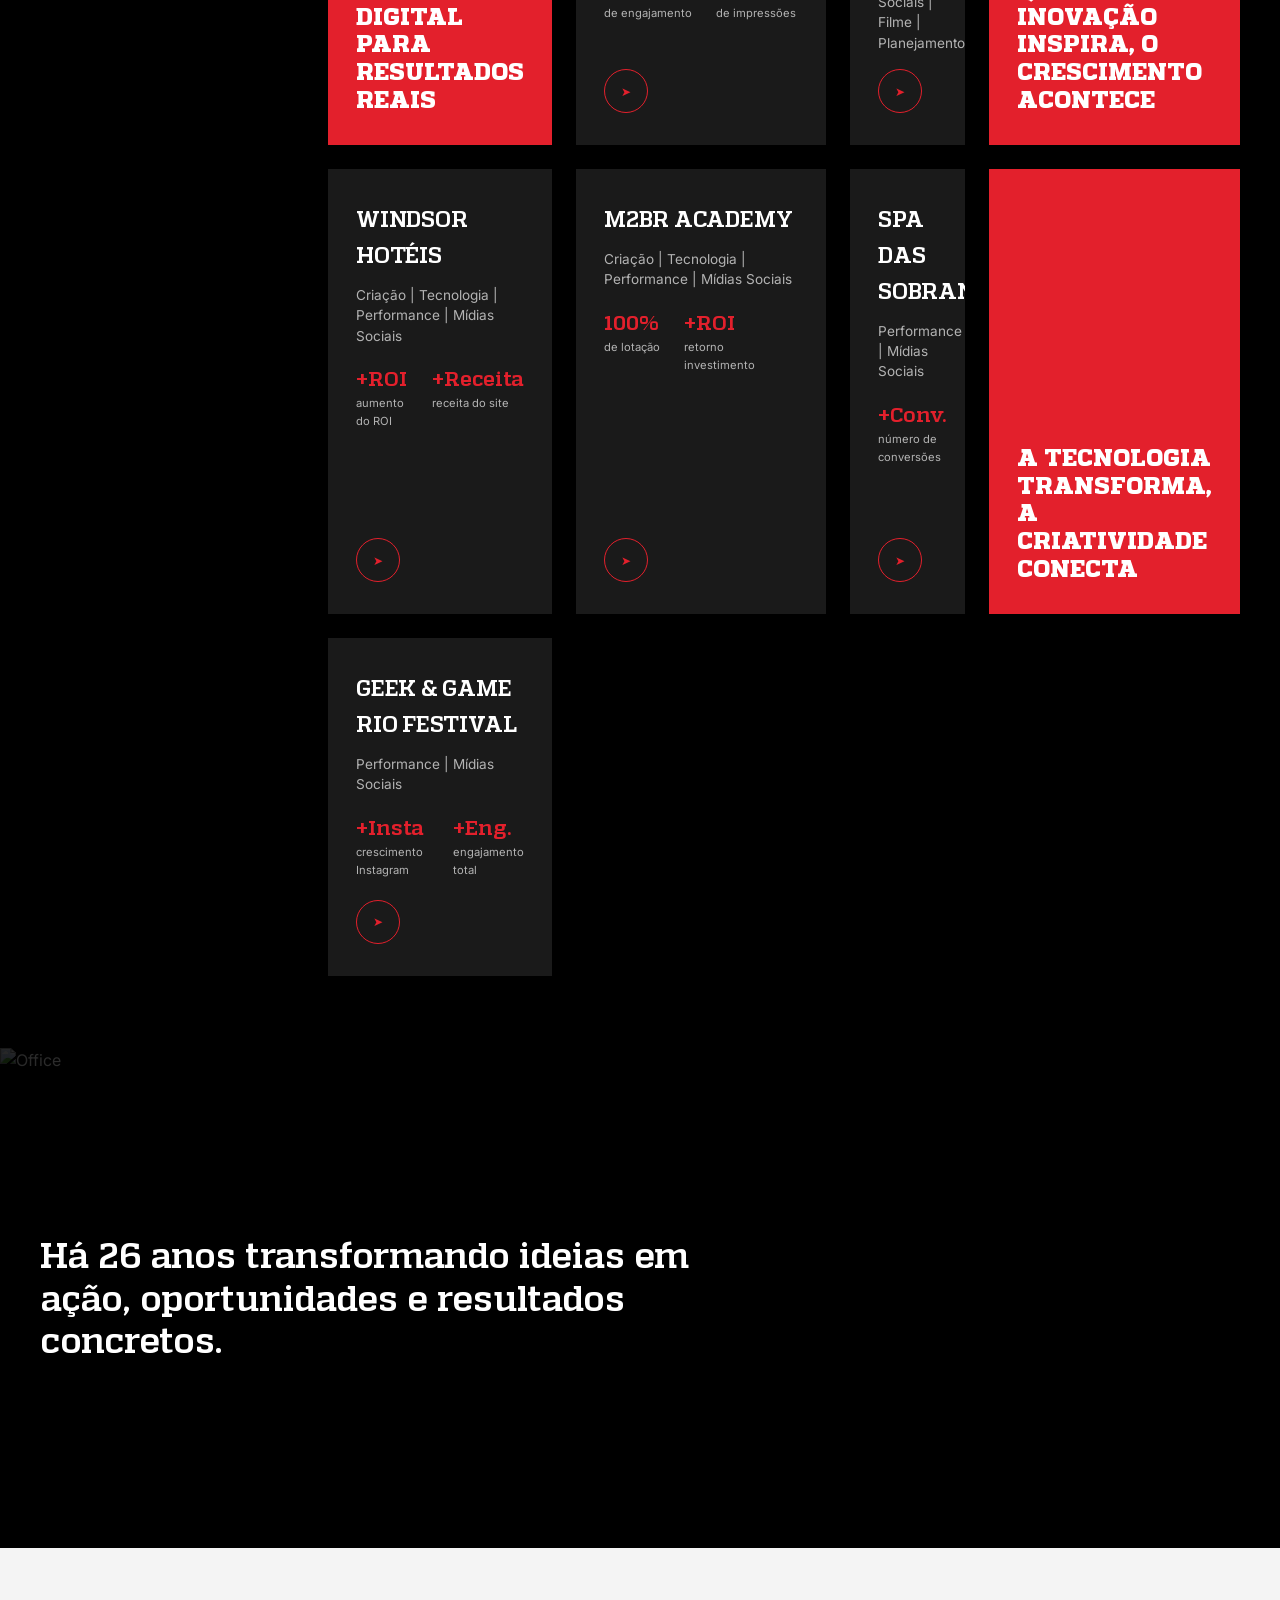
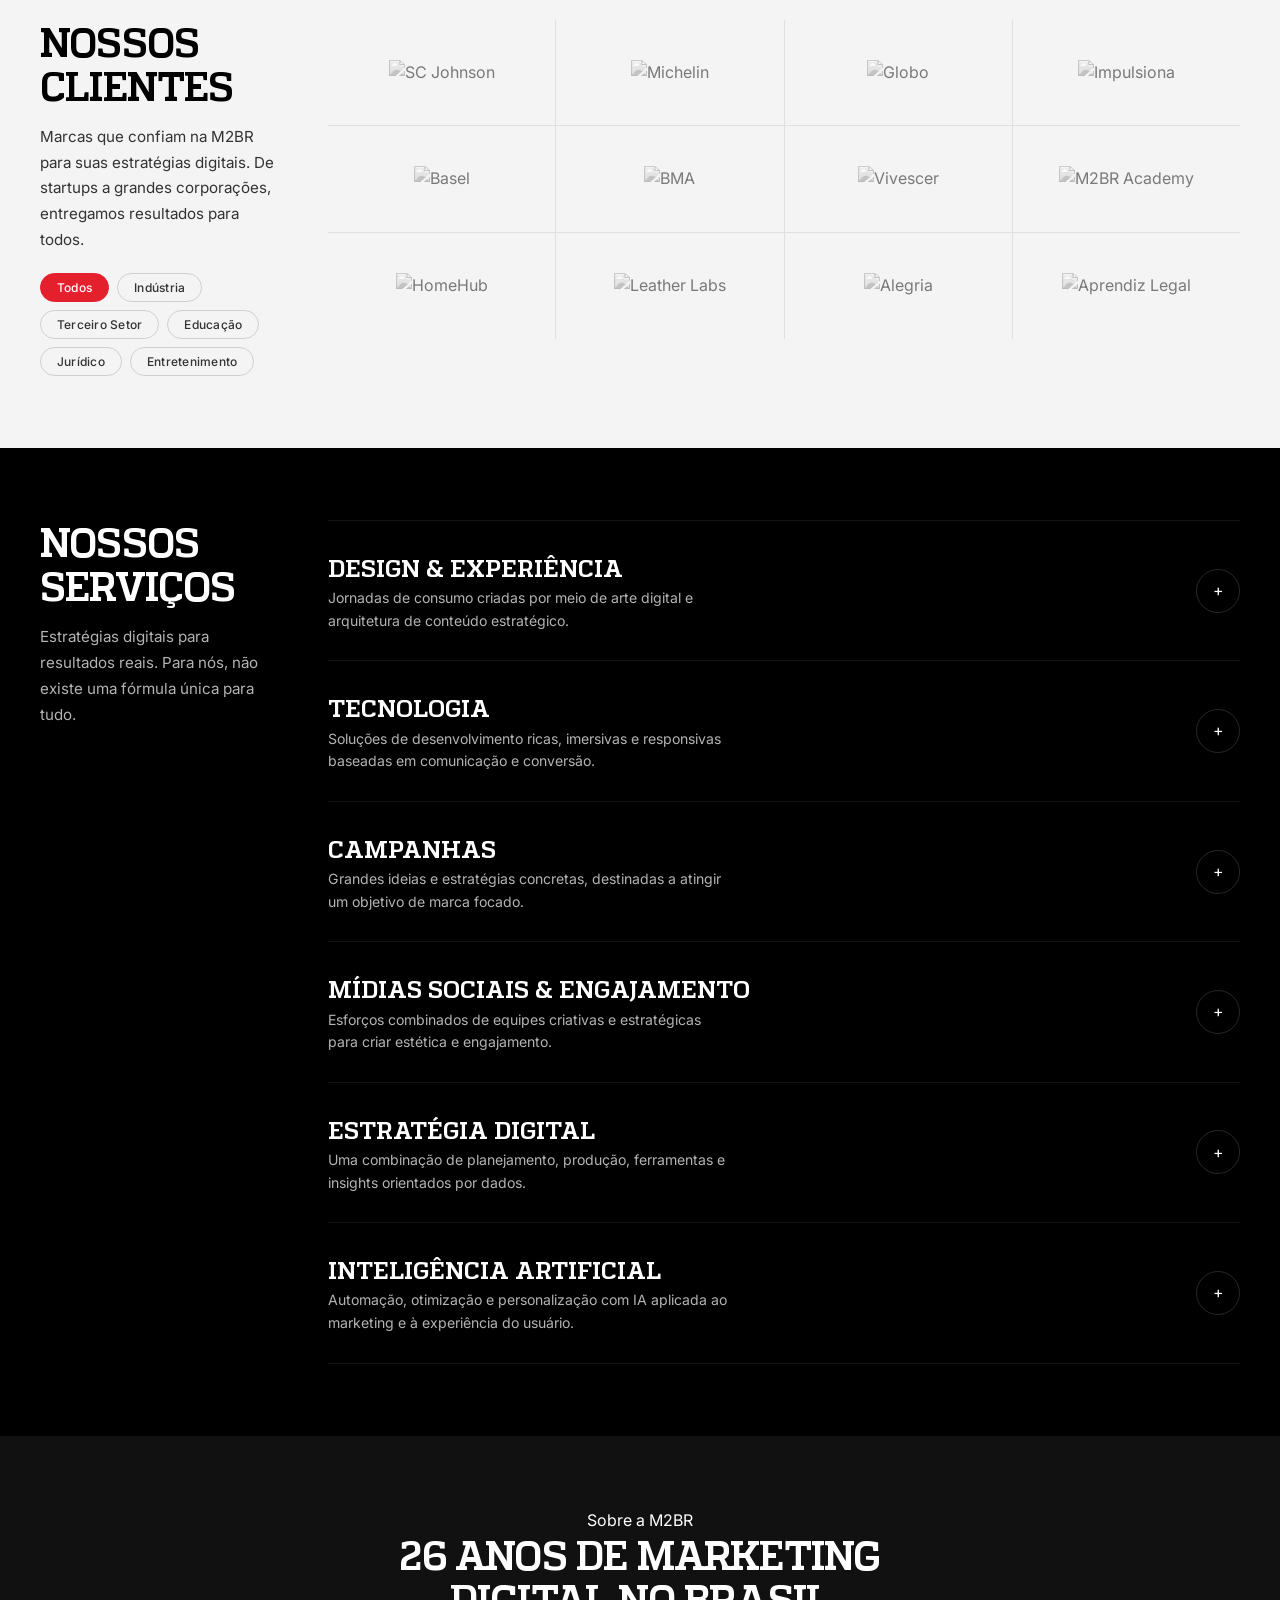
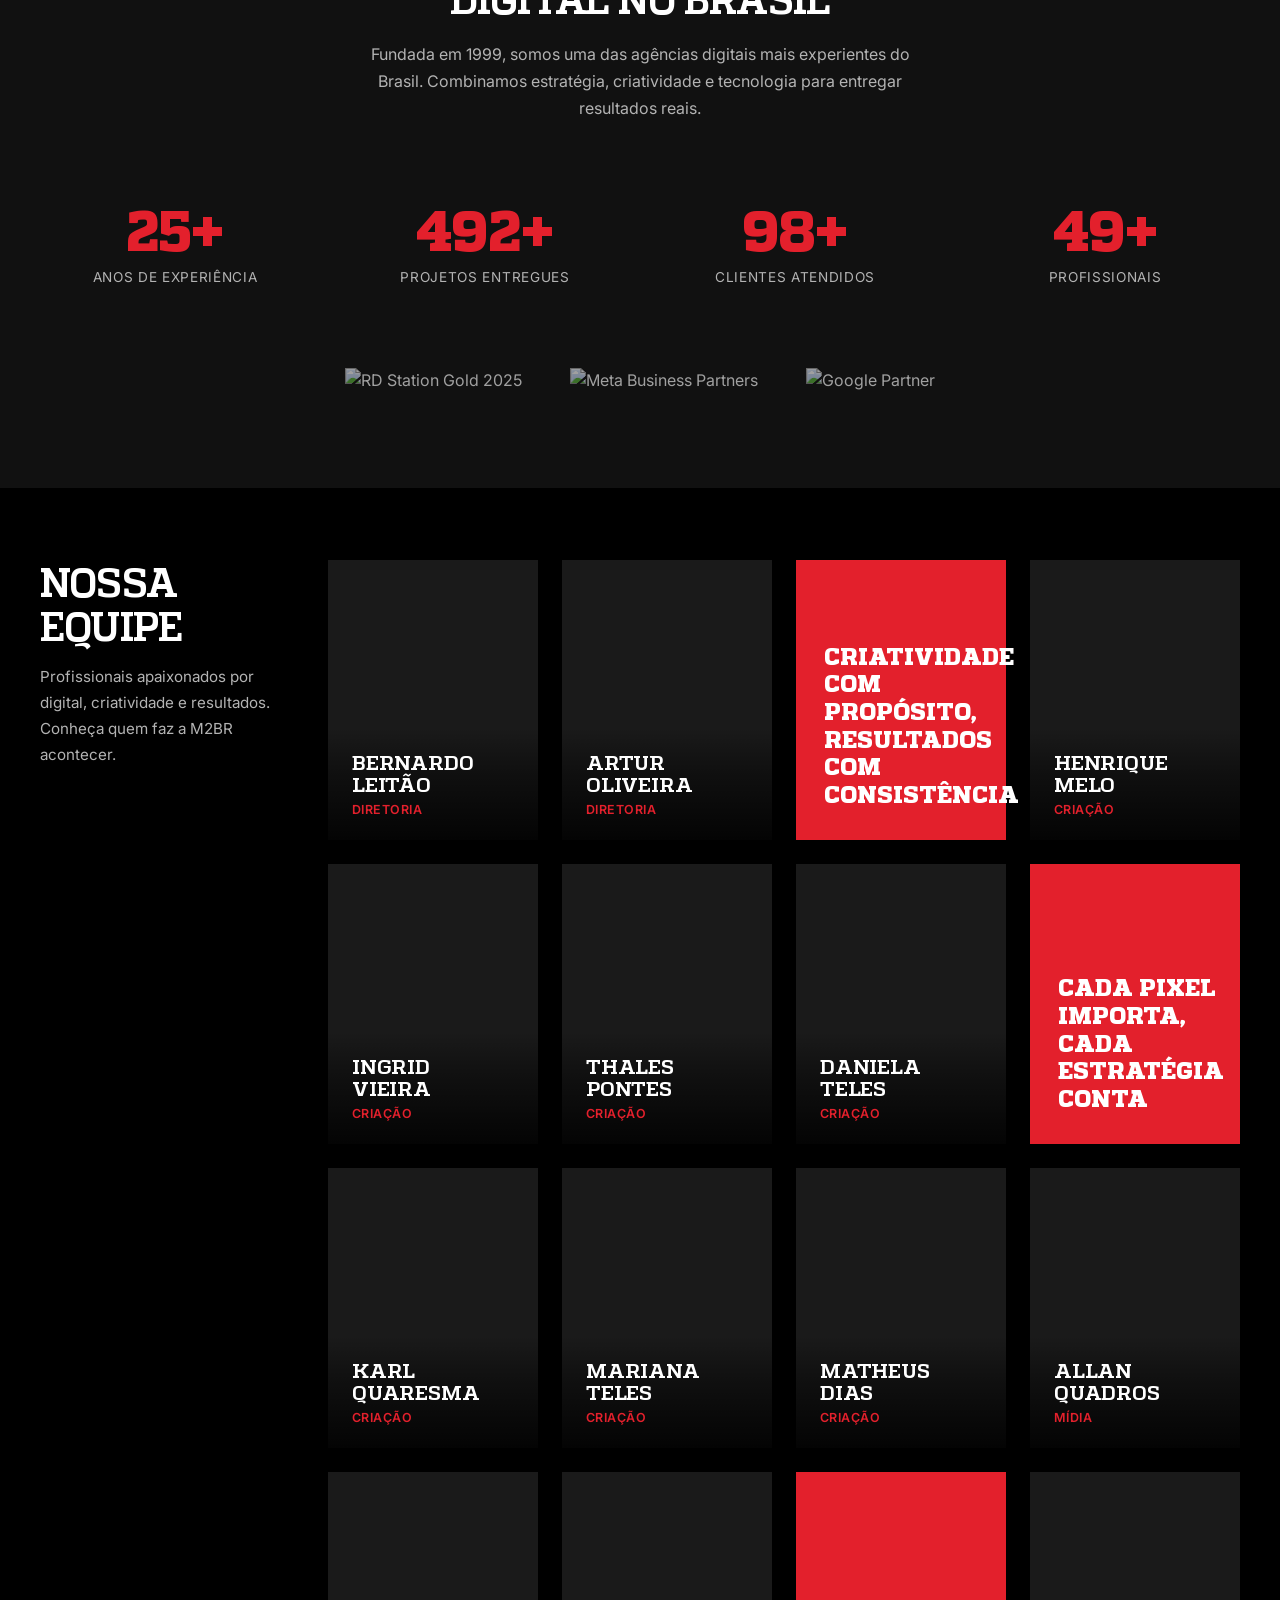
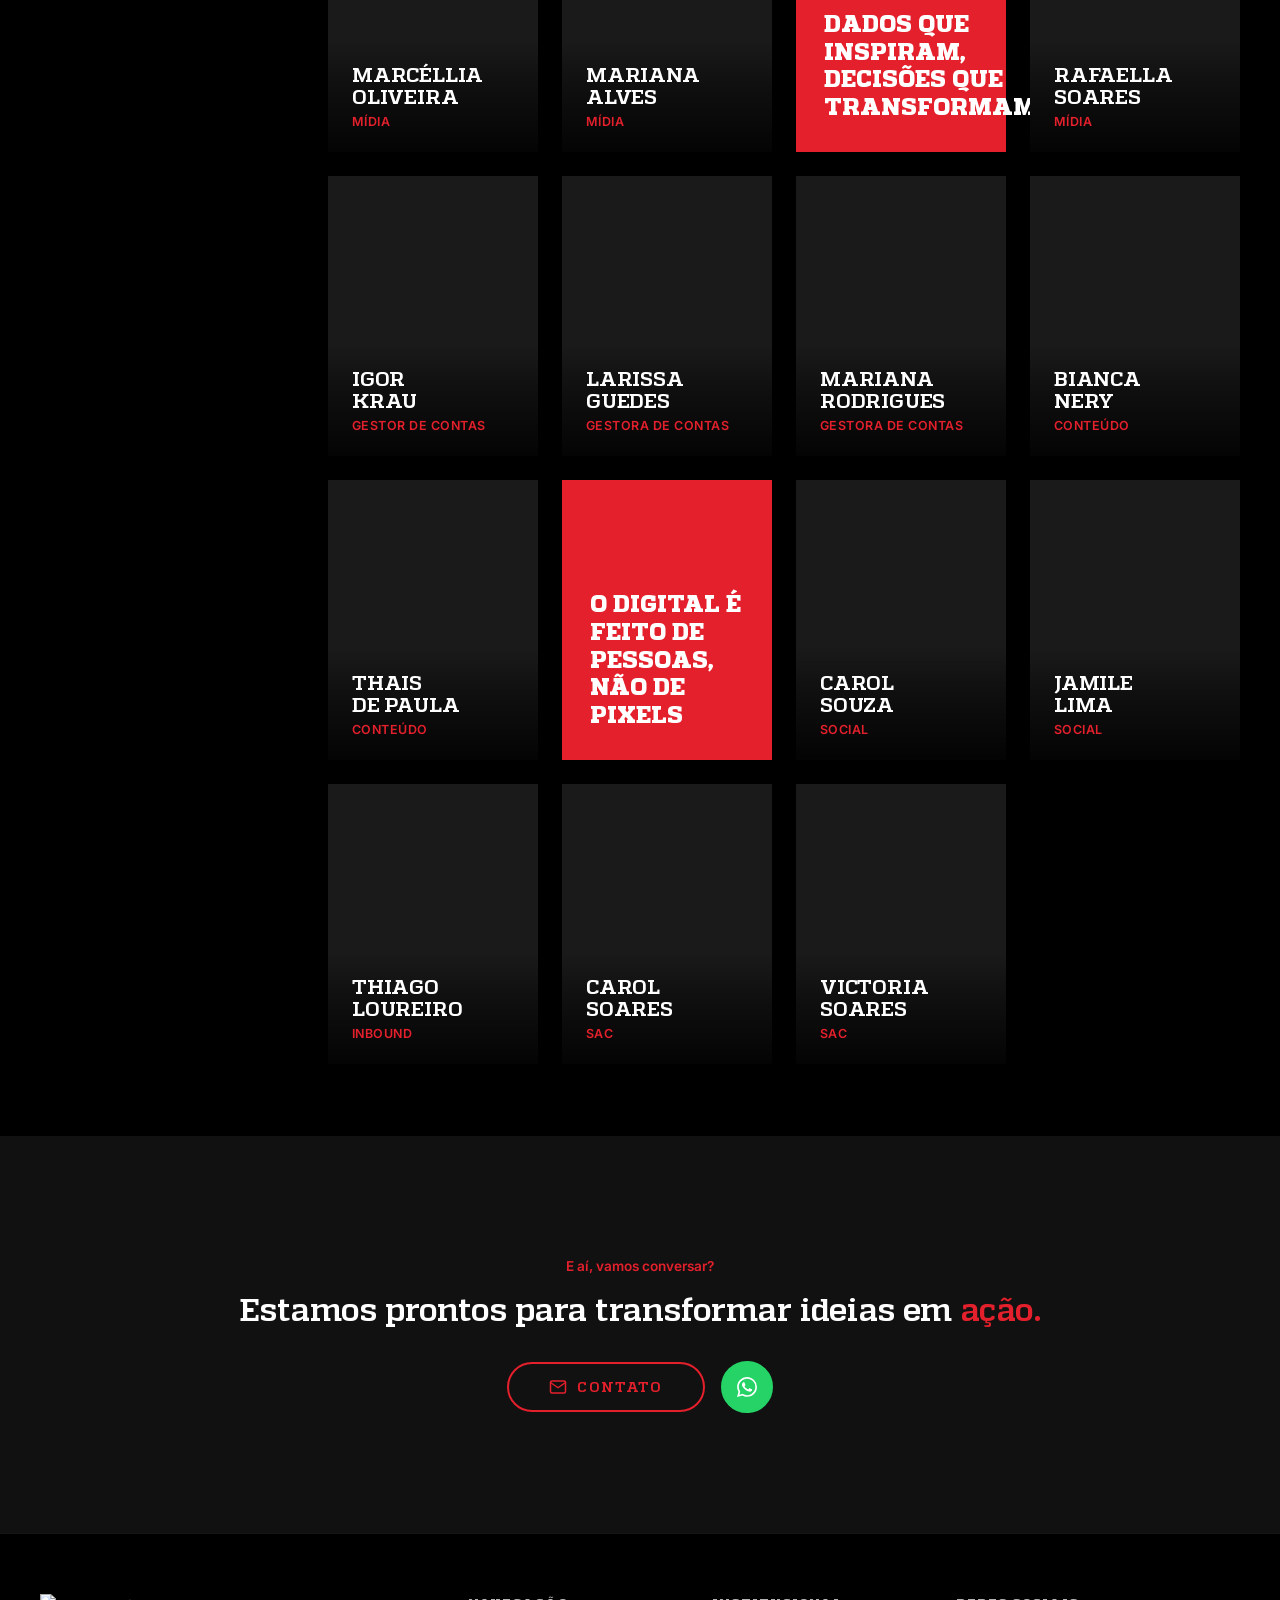
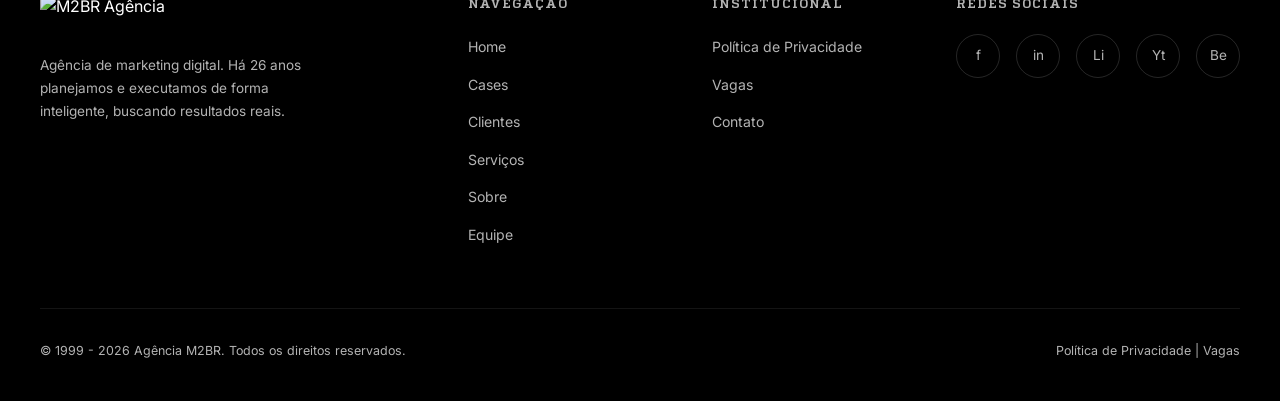
==== commit ab976c61: "Fix team grid label rendering and enforce stable two-line names. This removes the WebKit clamp confl" ====
--- a/index.html
+++ b/index.html
@@ -30,7 +30,7 @@
   <link href="https://fonts.googleapis.com/css2?family=Inter:wght@300;400;500;600;700&display=swap" rel="stylesheet">
 
   <!-- Styles -->
-  <link rel="stylesheet" href="css/style.css?v=20260331d">
+  <link rel="stylesheet" href="css/style.css?v=20260401c">
 
   <!-- Favicon -->
   <link rel="icon" href="https://agencia.m2br.com/wp-content/uploads/2022/05/LG.png" type="image/png">
@@ -1003,7 +1003,7 @@
   </div>
 
   <!-- ======== SCRIPTS ======== -->
-  <script src="js/main.js?v=20260331a"></script>
+  <script src="js/main.js?v=20260401c"></script>
 
 </body>
 </html>
--- a/css/style.css
+++ b/css/style.css
@@ -139,7 +139,7 @@
 [data-theme="light"] .card-quote { background: var(--red); color: var(--white); }
 [data-theme="light"] .team-quote { background: var(--red); }
 [data-theme="light"] .team-name { color: var(--text-primary); }
-[data-theme="light"] .team-label { background: linear-gradient(to top, rgba(255,255,255,0.9) 0%, transparent 100%); }
+[data-theme="light"] .team-label { background: linear-gradient(to top, rgba(255,255,255,0.92) 0%, rgba(255,255,255,0.45) 60%, transparent 100%); }
 [data-theme="light"] .team-bio .team-name { color: var(--text-primary); }
 [data-theme="light"] .card-has-bg .card-bg { opacity: 0; }
 [data-theme="light"] .card-has-bg:hover .card-bg { opacity: 0.15; }
@@ -1232,10 +1232,15 @@
   width: 100%;
   aspect-ratio: 3 / 4;
   background-size: cover;
-  background-position: center top;
+  background-position: center var(--team-photo-y, 12%);
   background-color: var(--bg-card);
   filter: grayscale(100%);
   transition: filter 0.5s ease;
+}
+
+/* Grid children need min-width:0 so 1fr columns stay equal (avoids “narrow first card”) */
+.team-grid > * {
+  min-width: 0;
 }
 
 .team-card:hover .team-photo {
@@ -1249,7 +1254,11 @@
   left: 0;
   right: 0;
   padding: 24px 24px 20px;
-  background: linear-gradient(to top, rgba(0,0,0,0.85) 0%, transparent 100%);
+  min-height: 90px;
+  display: flex;
+  flex-direction: column;
+  justify-content: flex-end;
+  background: linear-gradient(to top, rgba(0,0,0,0.85) 0%, rgba(0,0,0,0.4) 60%, transparent 100%);
   z-index: 2;
   transition: opacity 0.4s ease;
 }
@@ -1291,9 +1300,14 @@
   font-weight: 700;
   text-transform: uppercase;
   letter-spacing: -0.01em;
+  /* Do NOT use -webkit-line-clamp here: names use explicit <br> from JS; clamp+br breaks layout in WebKit */
+  display: block;
+  line-height: 1.08;
+  min-height: calc(1.08em * 2);
   margin-bottom: 4px;
   color: var(--white);
 }
+
 
 .team-role {
   font-family: var(--font-body);
@@ -2250,6 +2264,10 @@
     font-size: 1.05rem;
   }
 
+  .team-label {
+    min-height: 80px;
+  }
+
   .clients-grid {
     grid-template-columns: repeat(3, 1fr);
   }
@@ -2537,6 +2555,7 @@
   }
 
   .team-label {
+    min-height: 70px;
     padding: 16px 14px 14px;
   }
 
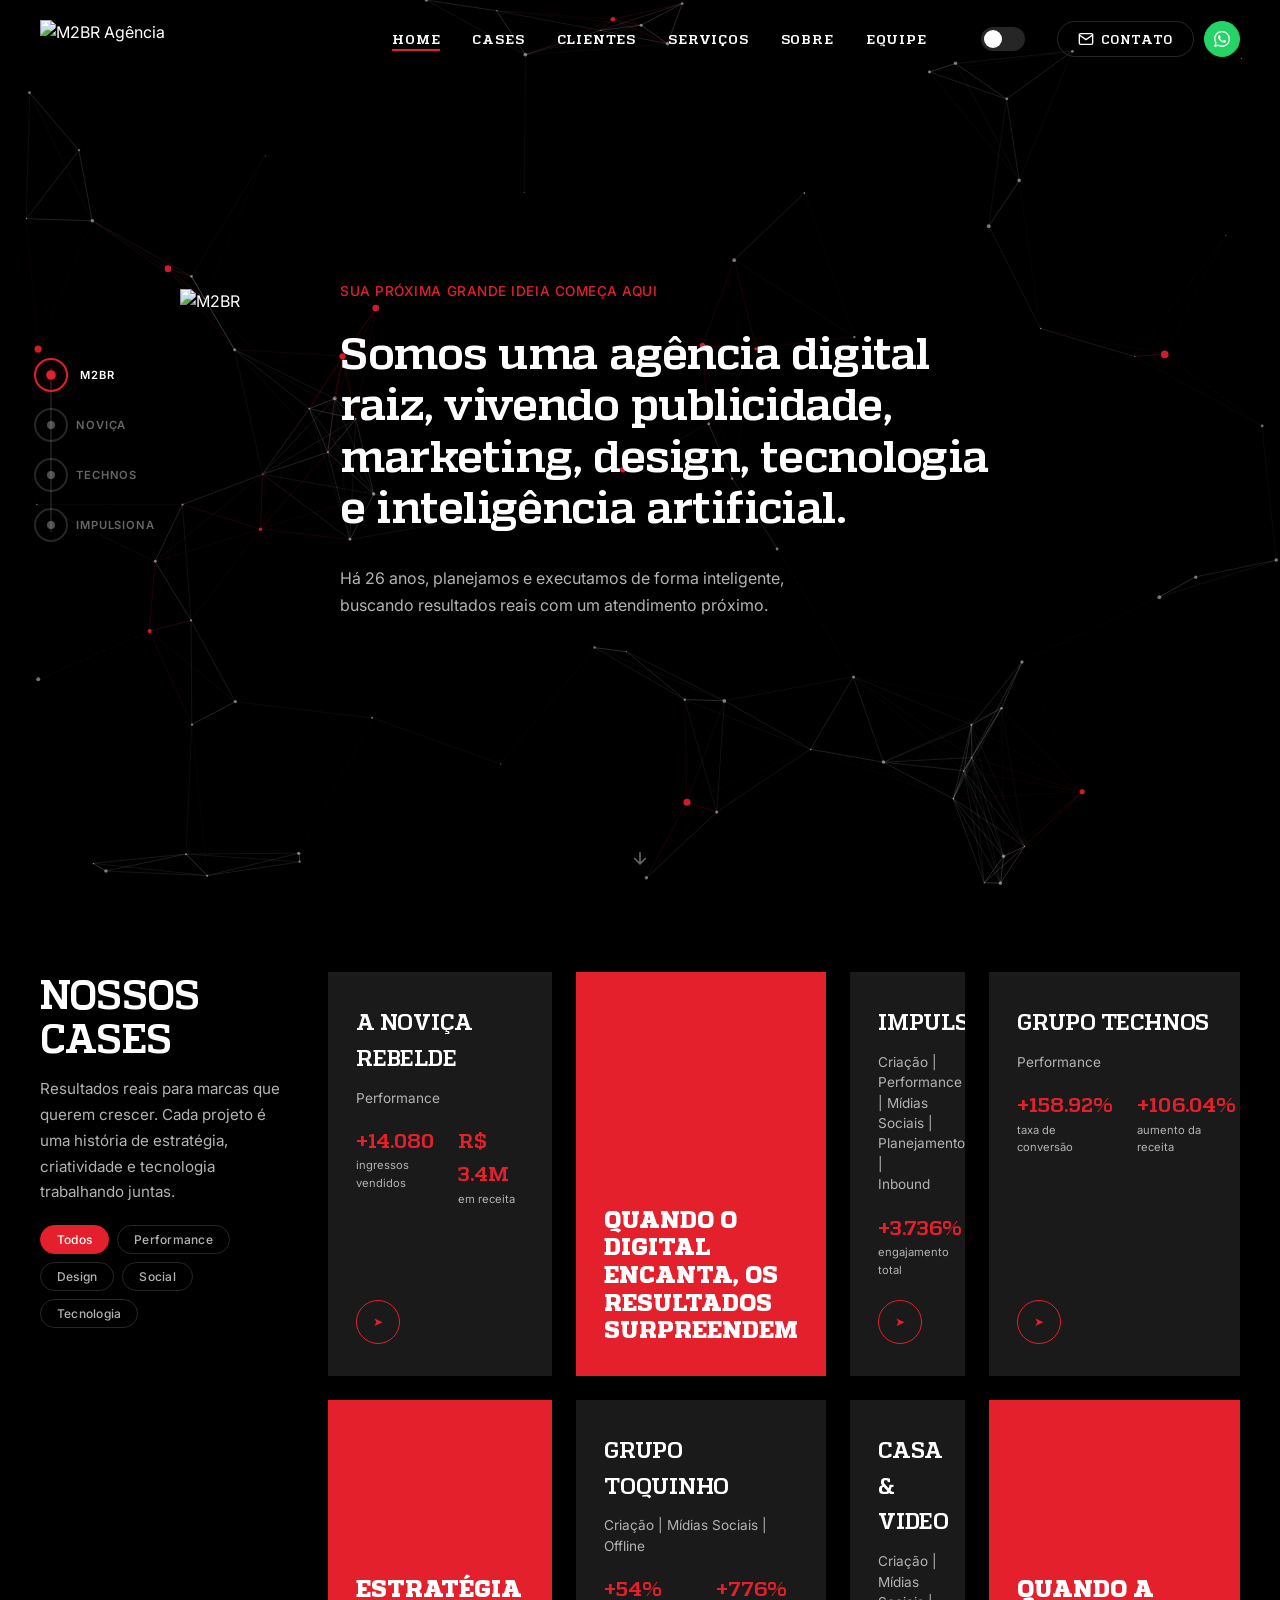
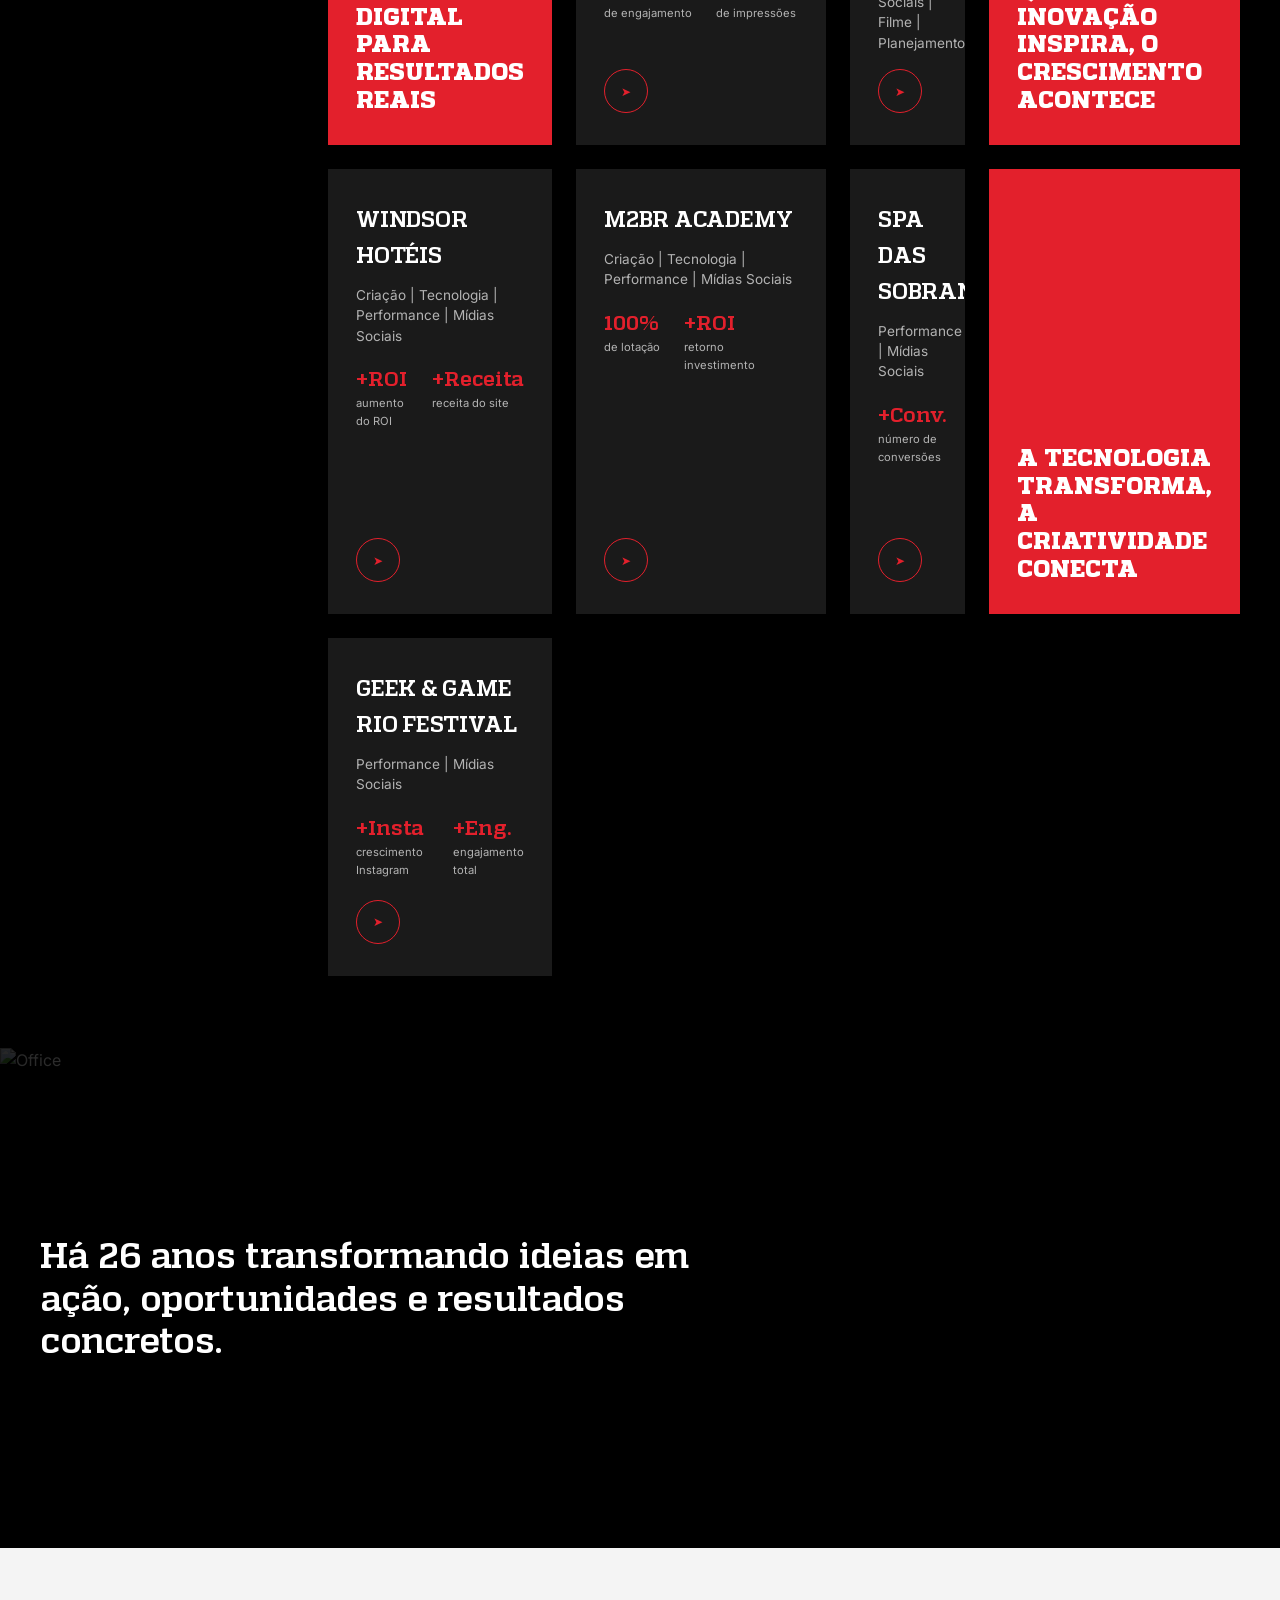
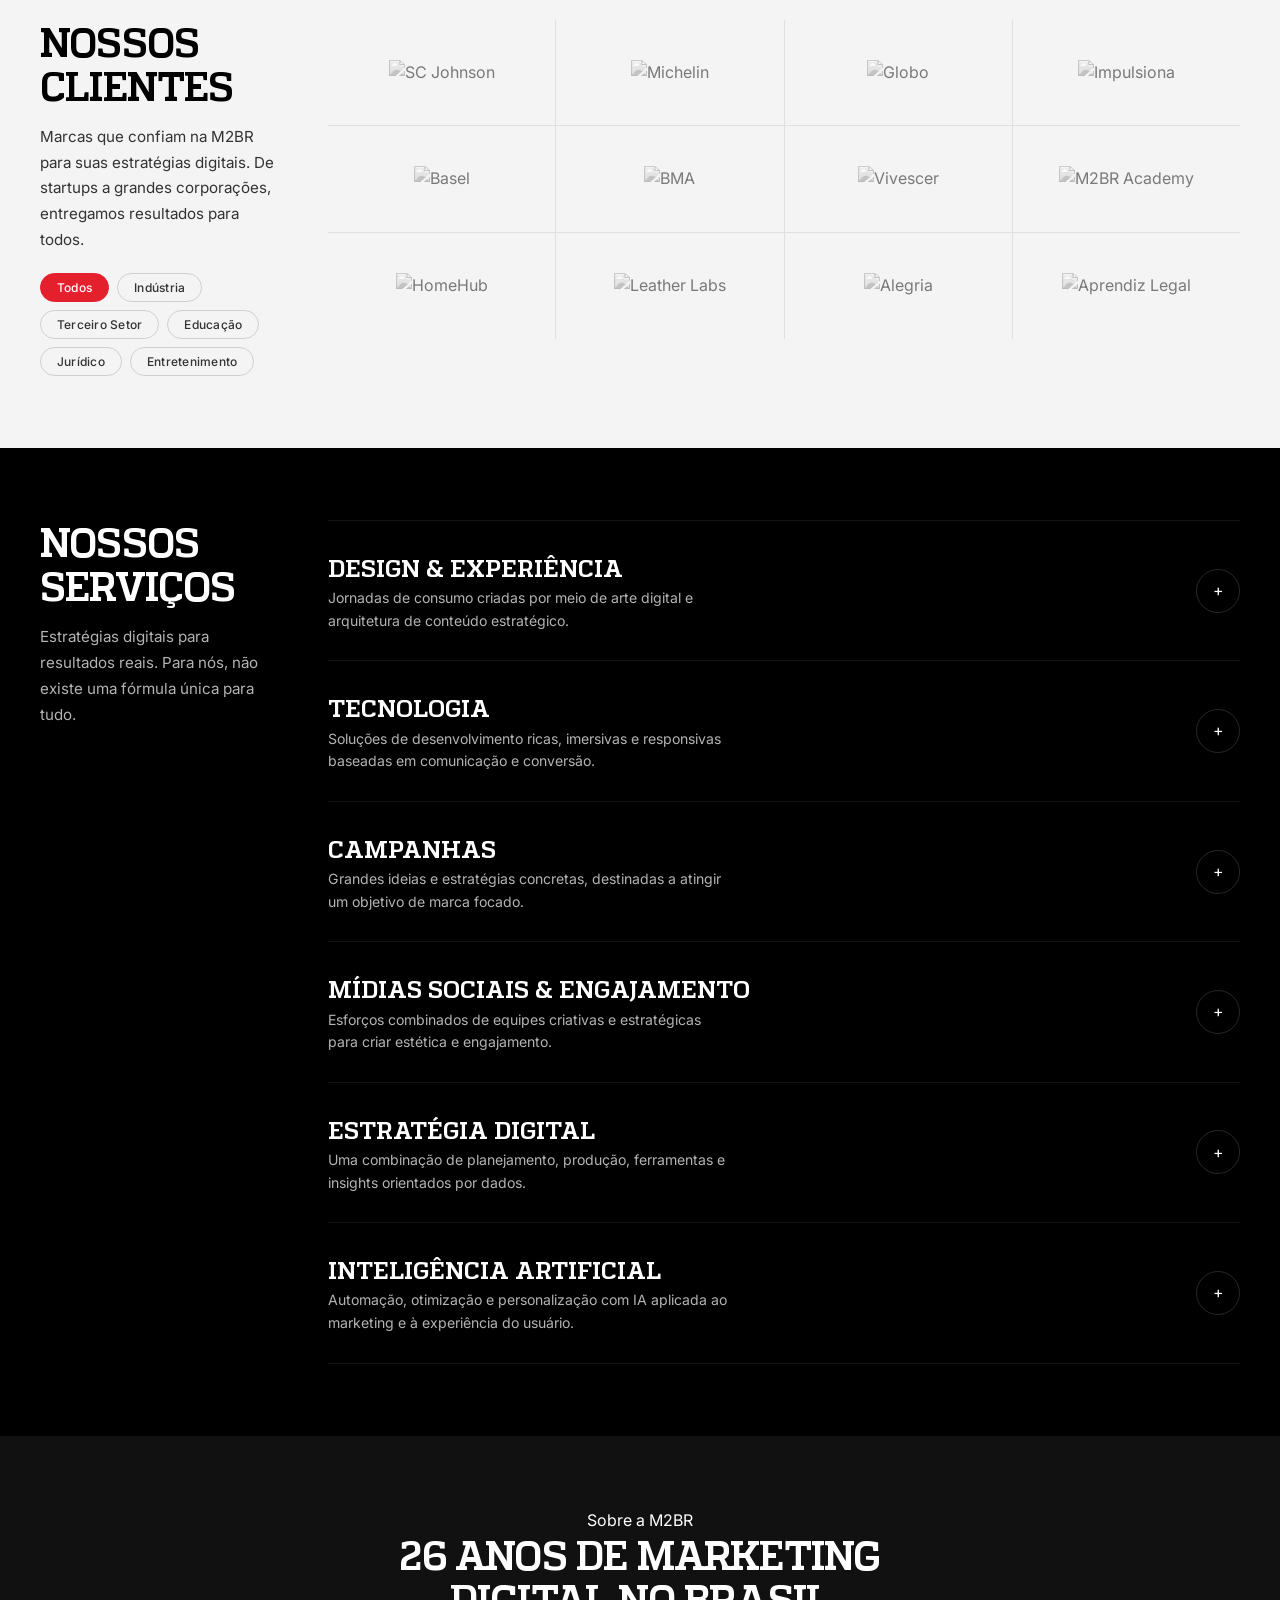
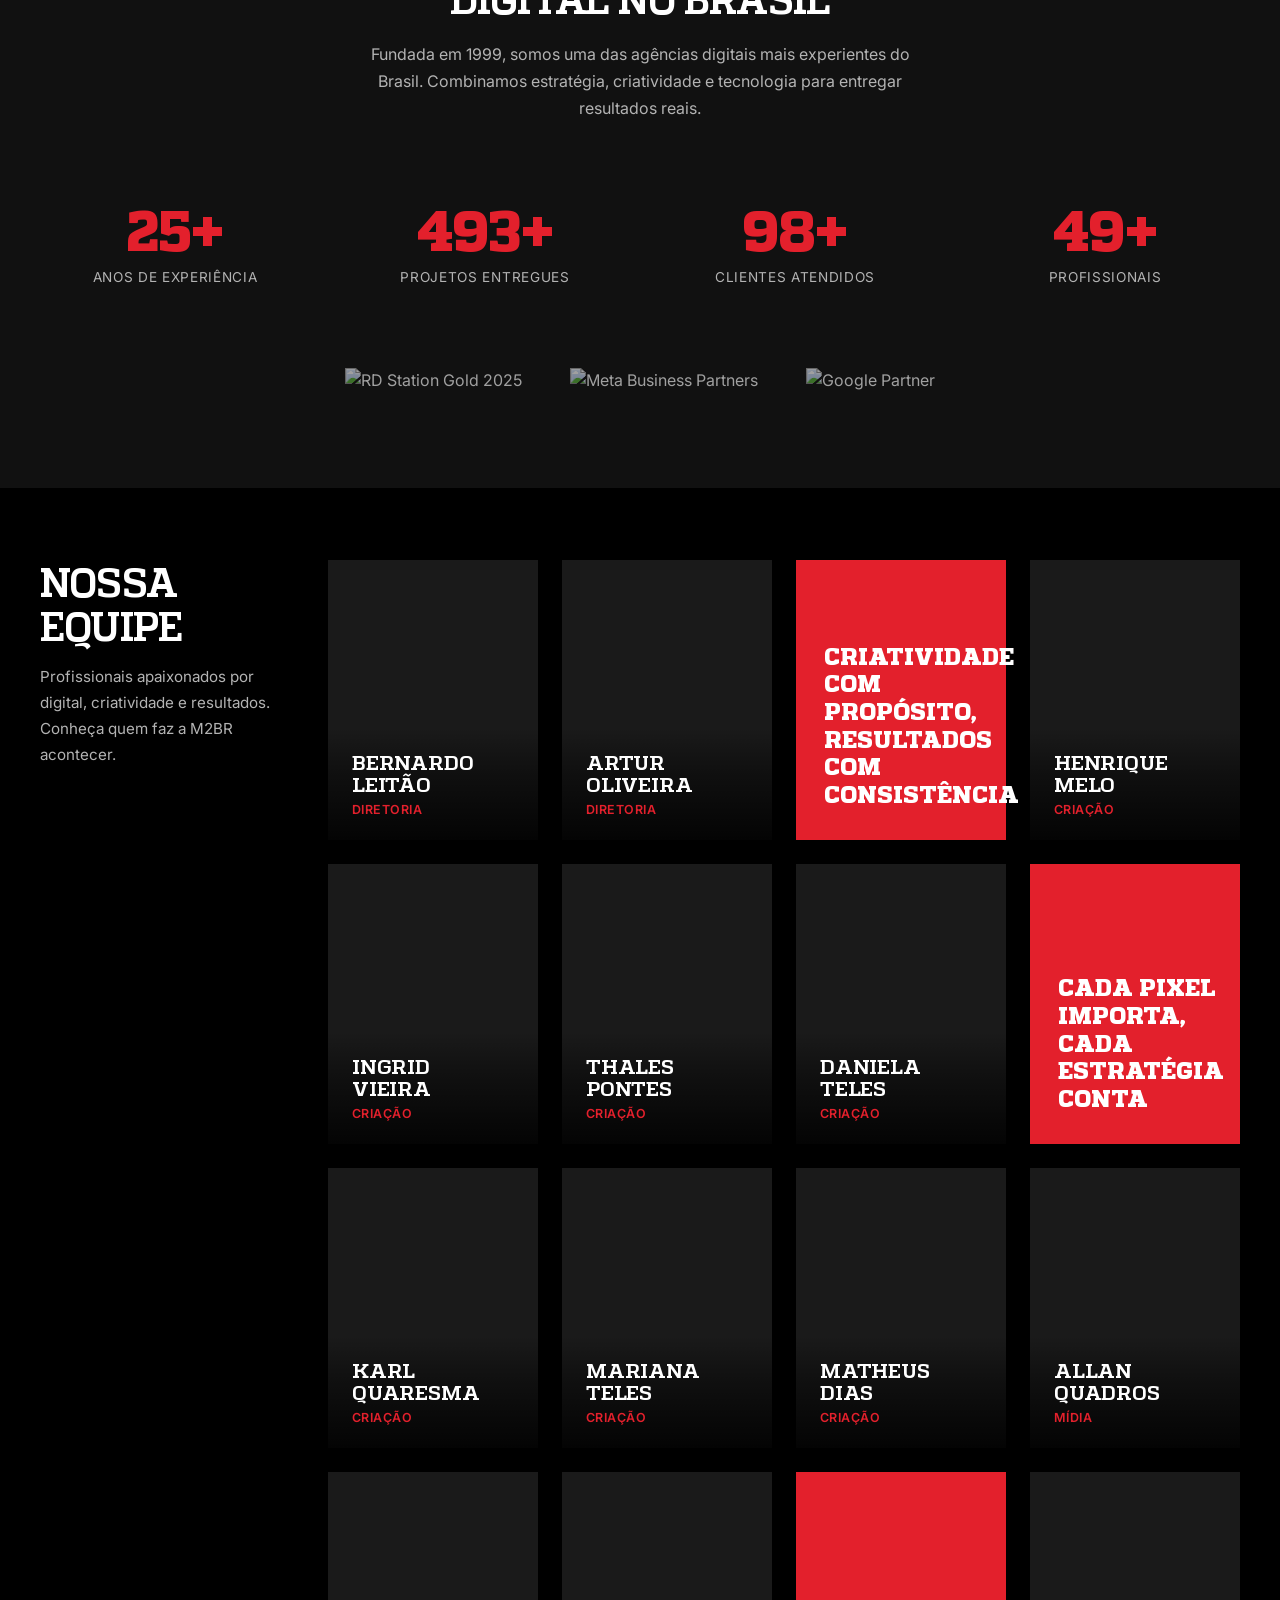
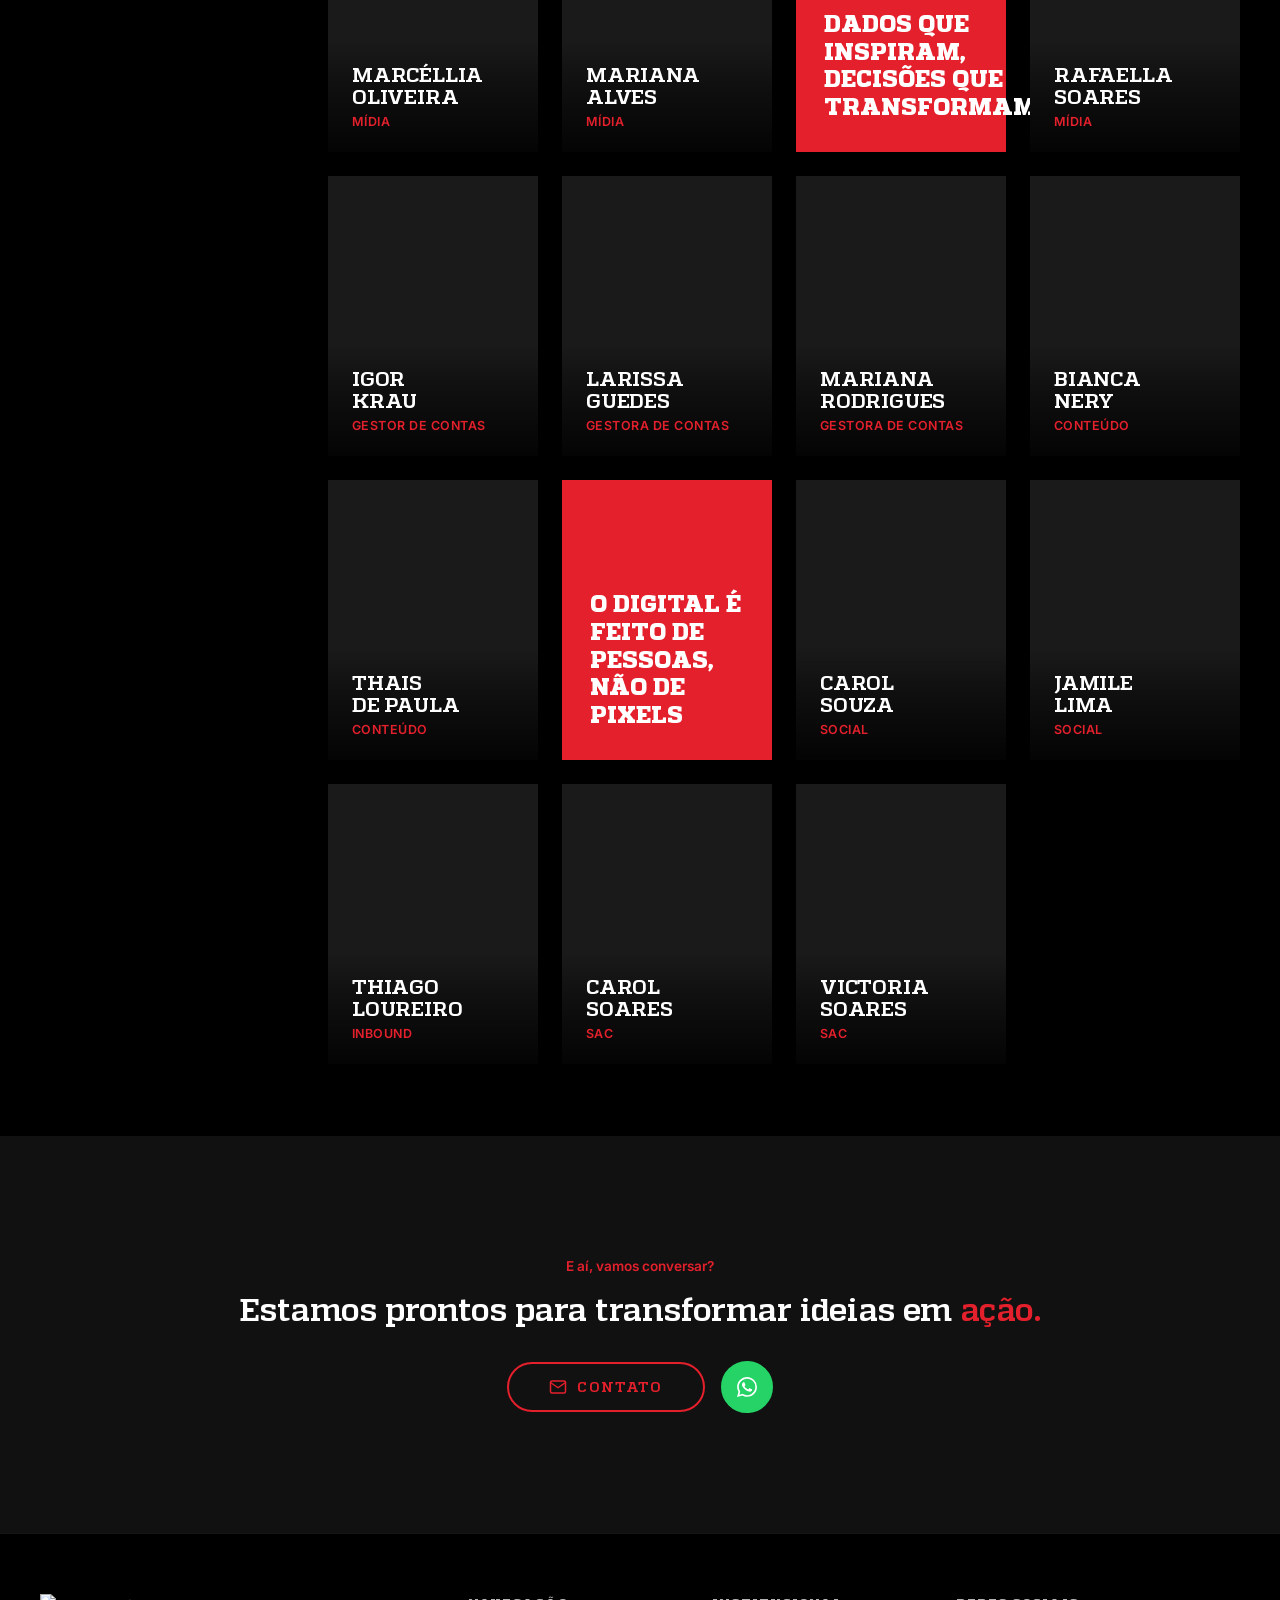
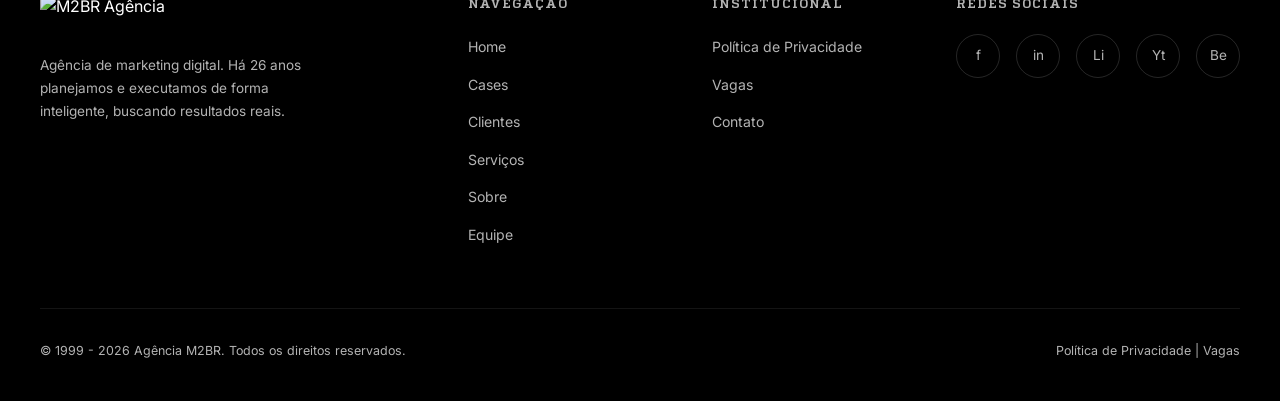
==== commit 05f2ad8e: "Replace team placeholder avatars with local staff photos. This maps the available files from equipe-" ====
--- a/index.html
+++ b/index.html
@@ -607,13 +607,13 @@
         <div class="team-grid">
 
           <div class="team-card fade-up">
-            <div class="team-photo" style="background-image: url('https://i.pravatar.cc/400?img=11')"></div>
+            <div class="team-photo" style="background-image: url('equipe-update/bernardo.jpg')"></div>
             <div class="team-label"><h3 class="team-name">Bernardo Leitão</h3><p class="team-role">Diretoria</p></div>
             <div class="team-bio"><h3 class="team-name">Bernardo Leitão</h3><p class="team-role">Diretoria</p><p class="team-bio-text">Fundador e diretor da M2BR. Há 26 anos liderando estratégias digitais e construindo parcerias duradouras com grandes marcas.</p></div>
           </div>
 
           <div class="team-card fade-up">
-            <div class="team-photo" style="background-image: url('https://i.pravatar.cc/400?img=12')"></div>
+            <div class="team-photo" style="background-image: url('equipe-update/artur.jpg')"></div>
             <div class="team-label"><h3 class="team-name">Artur Oliveira</h3><p class="team-role">Diretoria</p></div>
             <div class="team-bio"><h3 class="team-name">Artur Oliveira</h3><p class="team-role">Diretoria</p><p class="team-bio-text">Diretor de operações com visão estratégica para escalar resultados e otimizar processos da agência.</p></div>
           </div>
@@ -623,25 +623,25 @@
           </div>
 
           <div class="team-card fade-up">
-            <div class="team-photo" style="background-image: url('https://i.pravatar.cc/400?img=53')"></div>
+            <div class="team-photo" style="background-image: url('equipe-update/henrique.png')"></div>
             <div class="team-label"><h3 class="team-name">Henrique Melo</h3><p class="team-role">Criação</p></div>
             <div class="team-bio"><h3 class="team-name">Henrique Melo</h3><p class="team-role">Criação</p><p class="team-bio-text">Diretor de arte com olhar apurado para identidade visual e branding digital.</p></div>
           </div>
 
           <div class="team-card fade-up">
-            <div class="team-photo" style="background-image: url('https://i.pravatar.cc/400?img=45')"></div>
+            <div class="team-photo" style="background-image: url('equipe-update/ingrid.jpg')"></div>
             <div class="team-label"><h3 class="team-name">Ingrid Vieira</h3><p class="team-role">Criação</p></div>
             <div class="team-bio"><h3 class="team-name">Ingrid Vieira</h3><p class="team-role">Criação</p><p class="team-bio-text">Designer criativa especializada em UX e interfaces digitais que encantam.</p></div>
           </div>
 
           <div class="team-card fade-up">
-            <div class="team-photo" style="background-image: url('https://i.pravatar.cc/400?img=14')"></div>
+            <div class="team-photo" style="background-image: url('equipe-update/thales.jpg')"></div>
             <div class="team-label"><h3 class="team-name">Thales Pontes</h3><p class="team-role">Criação</p></div>
             <div class="team-bio"><h3 class="team-name">Thales Pontes</h3><p class="team-role">Criação</p><p class="team-bio-text">Criativo multidisciplinar que transforma conceitos em peças visuais impactantes.</p></div>
           </div>
 
           <div class="team-card fade-up">
-            <div class="team-photo" style="background-image: url('https://i.pravatar.cc/400?img=23')"></div>
+            <div class="team-photo" style="background-image: url('equipe-update/dani-teles.png')"></div>
             <div class="team-label"><h3 class="team-name">Daniela Teles</h3><p class="team-role">Criação</p></div>
             <div class="team-bio"><h3 class="team-name">Daniela Teles</h3><p class="team-role">Criação</p><p class="team-bio-text">Designer com foco em campanhas digitais e produções para mídias sociais.</p></div>
           </div>
@@ -651,13 +651,13 @@
           </div>
 
           <div class="team-card fade-up">
-            <div class="team-photo" style="background-image: url('https://i.pravatar.cc/400?img=59')"></div>
+            <div class="team-photo" style="background-image: url('equipe-update/karl.jpg')"></div>
             <div class="team-label"><h3 class="team-name">Karl Quaresma</h3><p class="team-role">Criação</p></div>
             <div class="team-bio"><h3 class="team-name">Karl Quaresma</h3><p class="team-role">Criação</p><p class="team-bio-text">Motion designer e criativo focado em animações e conteúdo audiovisual.</p></div>
           </div>
 
           <div class="team-card fade-up">
-            <div class="team-photo" style="background-image: url('https://i.pravatar.cc/400?img=44')"></div>
+            <div class="team-photo" style="background-image: url('equipe-update/mari-teles.jpg')"></div>
             <div class="team-label"><h3 class="team-name">Mariana Teles</h3><p class="team-role">Criação</p></div>
             <div class="team-bio"><h3 class="team-name">Mariana Teles</h3><p class="team-role">Criação</p><p class="team-bio-text">Direção de arte para redes sociais e campanhas com estética marcante.</p></div>
           </div>
@@ -669,19 +669,19 @@
           </div>
 
           <div class="team-card fade-up">
-            <div class="team-photo" style="background-image: url('https://i.pravatar.cc/400?img=17')"></div>
+            <div class="team-photo" style="background-image: url('equipe-update/allan.jpg')"></div>
             <div class="team-label"><h3 class="team-name">Allan Quadros</h3><p class="team-role">Mídia</p></div>
             <div class="team-bio"><h3 class="team-name">Allan Quadros</h3><p class="team-role">Mídia</p><p class="team-bio-text">Especialista em mídia paga com foco em performance e otimização de campanhas.</p></div>
           </div>
 
           <div class="team-card fade-up">
-            <div class="team-photo" style="background-image: url('https://i.pravatar.cc/400?img=26')"></div>
+            <div class="team-photo" style="background-image: url('equipe-update/marcellia.jpg')"></div>
             <div class="team-label"><h3 class="team-name">Marcéllia Oliveira</h3><p class="team-role">Mídia</p></div>
             <div class="team-bio"><h3 class="team-name">Marcéllia Oliveira</h3><p class="team-role">Mídia</p><p class="team-bio-text">Analista de mídia focada em estratégias de investimento e resultados mensuráveis.</p></div>
           </div>
 
           <div class="team-card fade-up">
-            <div class="team-photo" style="background-image: url('https://i.pravatar.cc/400?img=32')"></div>
+            <div class="team-photo" style="background-image: url('equipe-update/mari-alves.jpg')"></div>
             <div class="team-label"><h3 class="team-name">Mariana Alves</h3><p class="team-role">Mídia</p></div>
             <div class="team-bio"><h3 class="team-name">Mariana Alves</h3><p class="team-role">Mídia</p><p class="team-bio-text">Gestão de campanhas de performance em Meta, Google e plataformas programáticas.</p></div>
           </div>
@@ -691,37 +691,37 @@
           </div>
 
           <div class="team-card fade-up">
-            <div class="team-photo" style="background-image: url('https://i.pravatar.cc/400?img=39')"></div>
+            <div class="team-photo" style="background-image: url('equipe-update/rafaella.jpg')"></div>
             <div class="team-label"><h3 class="team-name">Rafaella Soares</h3><p class="team-role">Mídia</p></div>
             <div class="team-bio"><h3 class="team-name">Rafaella Soares</h3><p class="team-role">Mídia</p><p class="team-bio-text">Planejamento e execução de mídia digital com foco em ROI e escalabilidade.</p></div>
           </div>
 
           <div class="team-card fade-up">
-            <div class="team-photo" style="background-image: url('https://i.pravatar.cc/400?img=18')"></div>
+            <div class="team-photo" style="background-image: url('equipe-update/igor-krau.jpg')"></div>
             <div class="team-label"><h3 class="team-name">Igor Krau</h3><p class="team-role">Gestor de contas</p></div>
             <div class="team-bio"><h3 class="team-name">Igor Krau</h3><p class="team-role">Gestor de contas</p><p class="team-bio-text">Gestão de relacionamento com clientes e coordenação de projetos multidisciplinares.</p></div>
           </div>
 
           <div class="team-card fade-up">
-            <div class="team-photo" style="background-image: url('https://i.pravatar.cc/400?img=47')"></div>
+            <div class="team-photo" style="background-image: url('equipe-update/larissa.png')"></div>
             <div class="team-label"><h3 class="team-name">Larissa Guedes</h3><p class="team-role">Gestora de contas</p></div>
             <div class="team-bio"><h3 class="team-name">Larissa Guedes</h3><p class="team-role">Gestora de contas</p><p class="team-bio-text">Ponte entre cliente e agência, garantindo entregas com qualidade e dentro do prazo.</p></div>
           </div>
 
           <div class="team-card fade-up">
-            <div class="team-photo" style="background-image: url('https://i.pravatar.cc/400?img=25')"></div>
+            <div class="team-photo" style="background-image: url('equipe-update/mari-rodrigues.jpg')"></div>
             <div class="team-label"><h3 class="team-name">Mariana Rodrigues</h3><p class="team-role">Gestora de contas</p></div>
             <div class="team-bio"><h3 class="team-name">Mariana Rodrigues</h3><p class="team-role">Gestora de contas</p><p class="team-bio-text">Atendimento estratégico com foco em satisfação do cliente e crescimento de contas.</p></div>
           </div>
 
           <div class="team-card fade-up">
-            <div class="team-photo" style="background-image: url('https://i.pravatar.cc/400?img=43')"></div>
+            <div class="team-photo" style="background-image: url('equipe-update/bianca.png')"></div>
             <div class="team-label"><h3 class="team-name">Bianca Nery</h3><p class="team-role">Conteúdo</p></div>
             <div class="team-bio"><h3 class="team-name">Bianca Nery</h3><p class="team-role">Conteúdo</p><p class="team-bio-text">Redatora e produtora de conteúdo com narrativas que engajam e convertem.</p></div>
           </div>
 
           <div class="team-card fade-up">
-            <div class="team-photo" style="background-image: url('https://i.pravatar.cc/400?img=28')"></div>
+            <div class="team-photo" style="background-image: url('equipe-update/thais.jpg')"></div>
             <div class="team-label"><h3 class="team-name">Thais de Paula</h3><p class="team-role">Conteúdo</p></div>
             <div class="team-bio"><h3 class="team-name">Thais de Paula</h3><p class="team-role">Conteúdo</p><p class="team-bio-text">Estrategista de conteúdo focada em SEO, copywriting e storytelling digital.</p></div>
           </div>
@@ -731,25 +731,25 @@
           </div>
 
           <div class="team-card fade-up">
-            <div class="team-photo" style="background-image: url('https://i.pravatar.cc/400?img=30')"></div>
+            <div class="team-photo" style="background-image: url('equipe-update/carol-souza.png')"></div>
             <div class="team-label"><h3 class="team-name">Carol Souza</h3><p class="team-role">Social</p></div>
             <div class="team-bio"><h3 class="team-name">Carol Souza</h3><p class="team-role">Social</p><p class="team-bio-text">Gestão de comunidades e criação de presença digital autêntica para marcas.</p></div>
           </div>
 
           <div class="team-card fade-up">
-            <div class="team-photo" style="background-image: url('https://i.pravatar.cc/400?img=41')"></div>
+            <div class="team-photo" style="background-image: url('equipe-update/jamile.png')"></div>
             <div class="team-label"><h3 class="team-name">Jamile Lima</h3><p class="team-role">Social</p></div>
             <div class="team-bio"><h3 class="team-name">Jamile Lima</h3><p class="team-role">Social</p><p class="team-bio-text">Social media com olhar estratégico para tendências e engajamento orgânico.</p></div>
           </div>
 
           <div class="team-card fade-up">
-            <div class="team-photo" style="background-image: url('https://i.pravatar.cc/400?img=52')"></div>
+            <div class="team-photo" style="background-image: url('equipe-update/thiago.jpg')"></div>
             <div class="team-label"><h3 class="team-name">Thiago Loureiro</h3><p class="team-role">Inbound</p></div>
             <div class="team-bio"><h3 class="team-name">Thiago Loureiro</h3><p class="team-role">Inbound</p><p class="team-bio-text">Especialista em inbound marketing, automação e nutrição de leads qualificados.</p></div>
           </div>
 
           <div class="team-card fade-up">
-            <div class="team-photo" style="background-image: url('https://i.pravatar.cc/400?img=38')"></div>
+            <div class="team-photo" style="background-image: url('equipe-update/carol-soares.jpg')"></div>
             <div class="team-label"><h3 class="team-name">Carol Soares</h3><p class="team-role">SAC</p></div>
             <div class="team-bio"><h3 class="team-name">Carol Soares</h3><p class="team-role">SAC</p><p class="team-bio-text">Atendimento ao consumidor digital com agilidade, empatia e resolução eficiente.</p></div>
           </div>
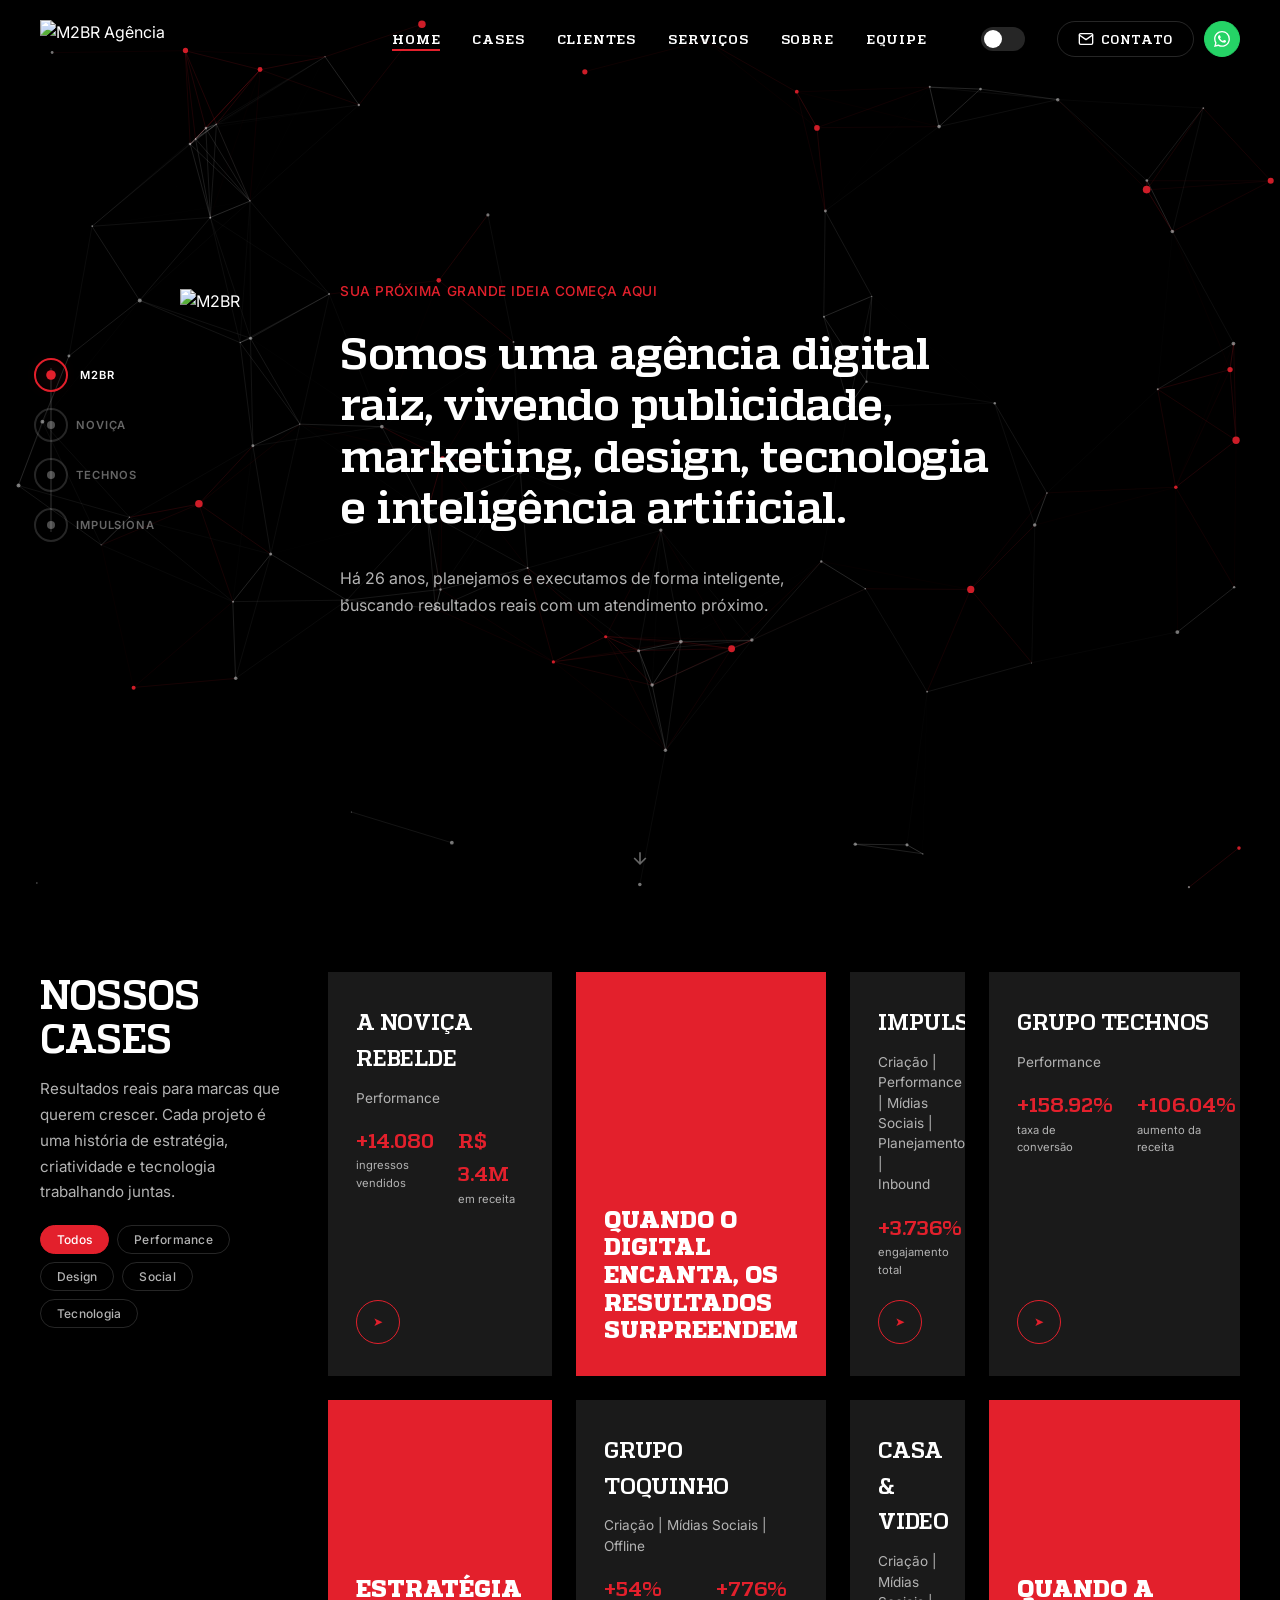
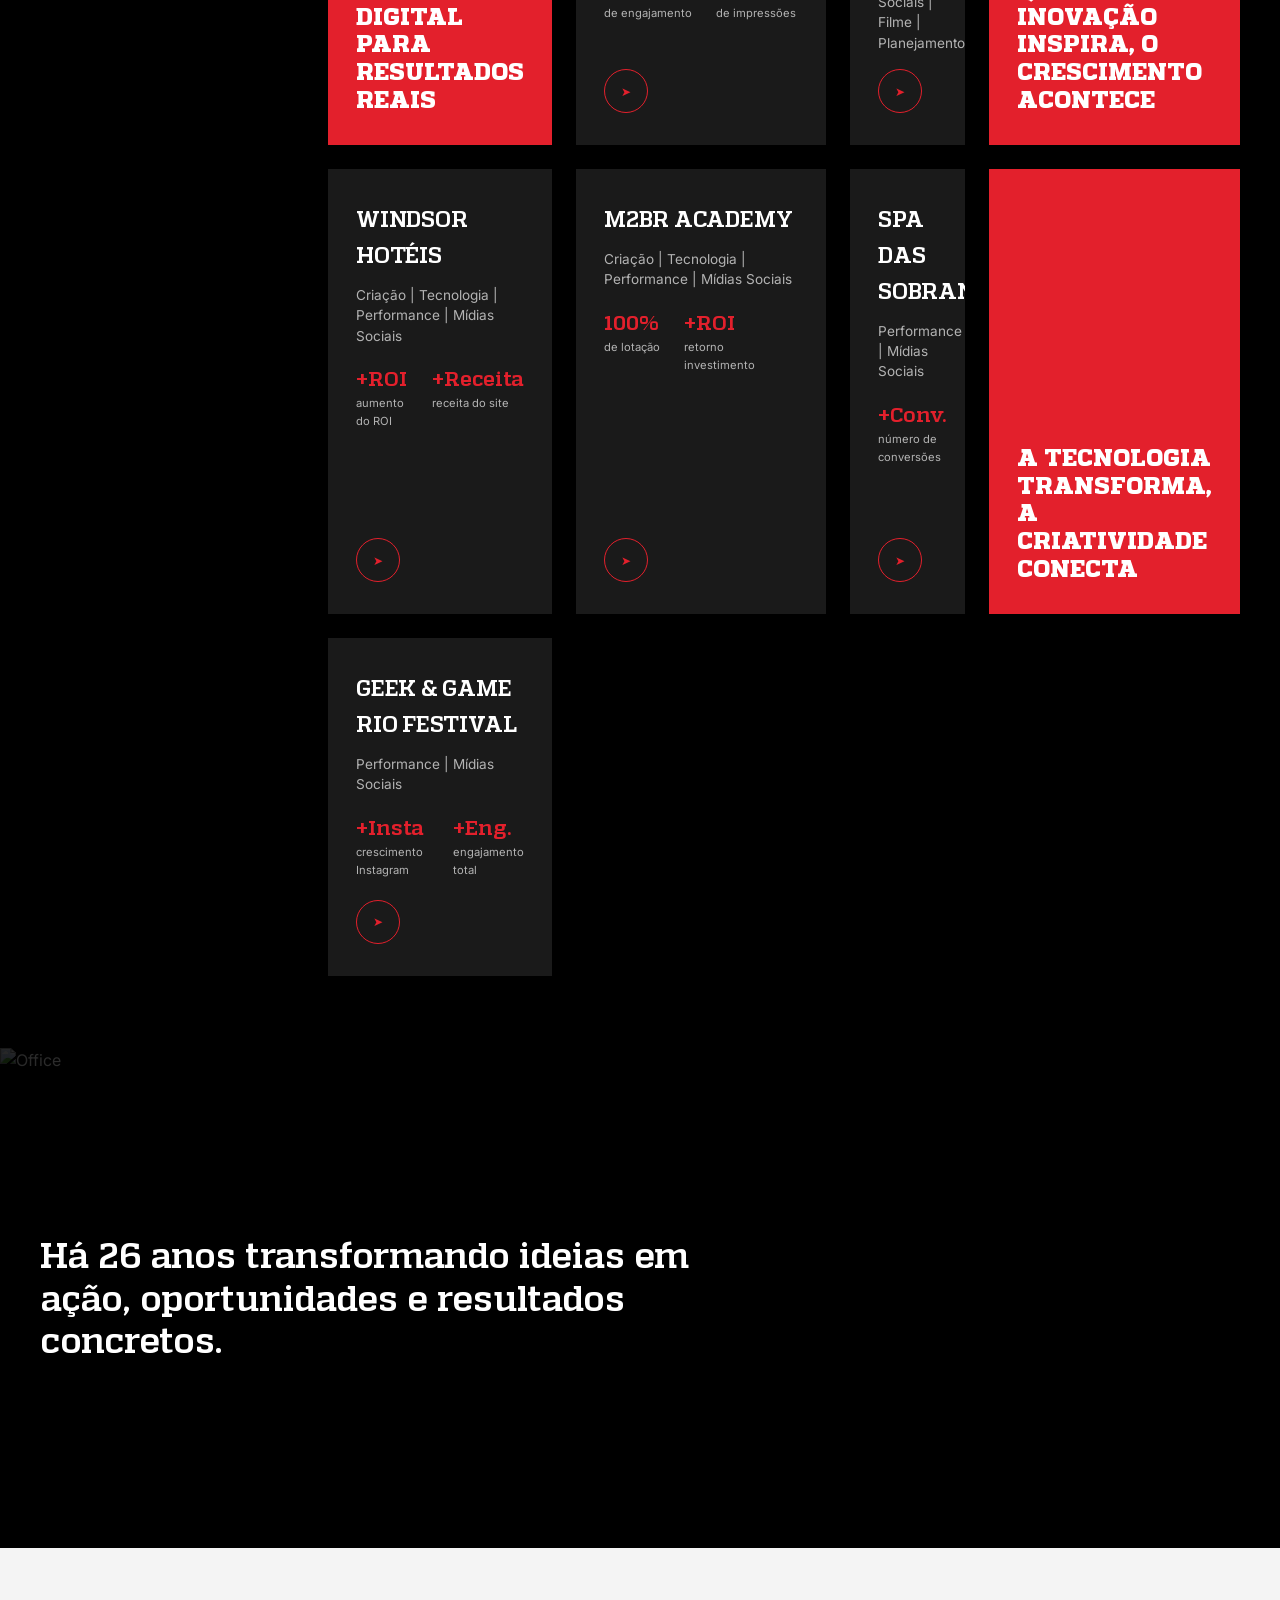
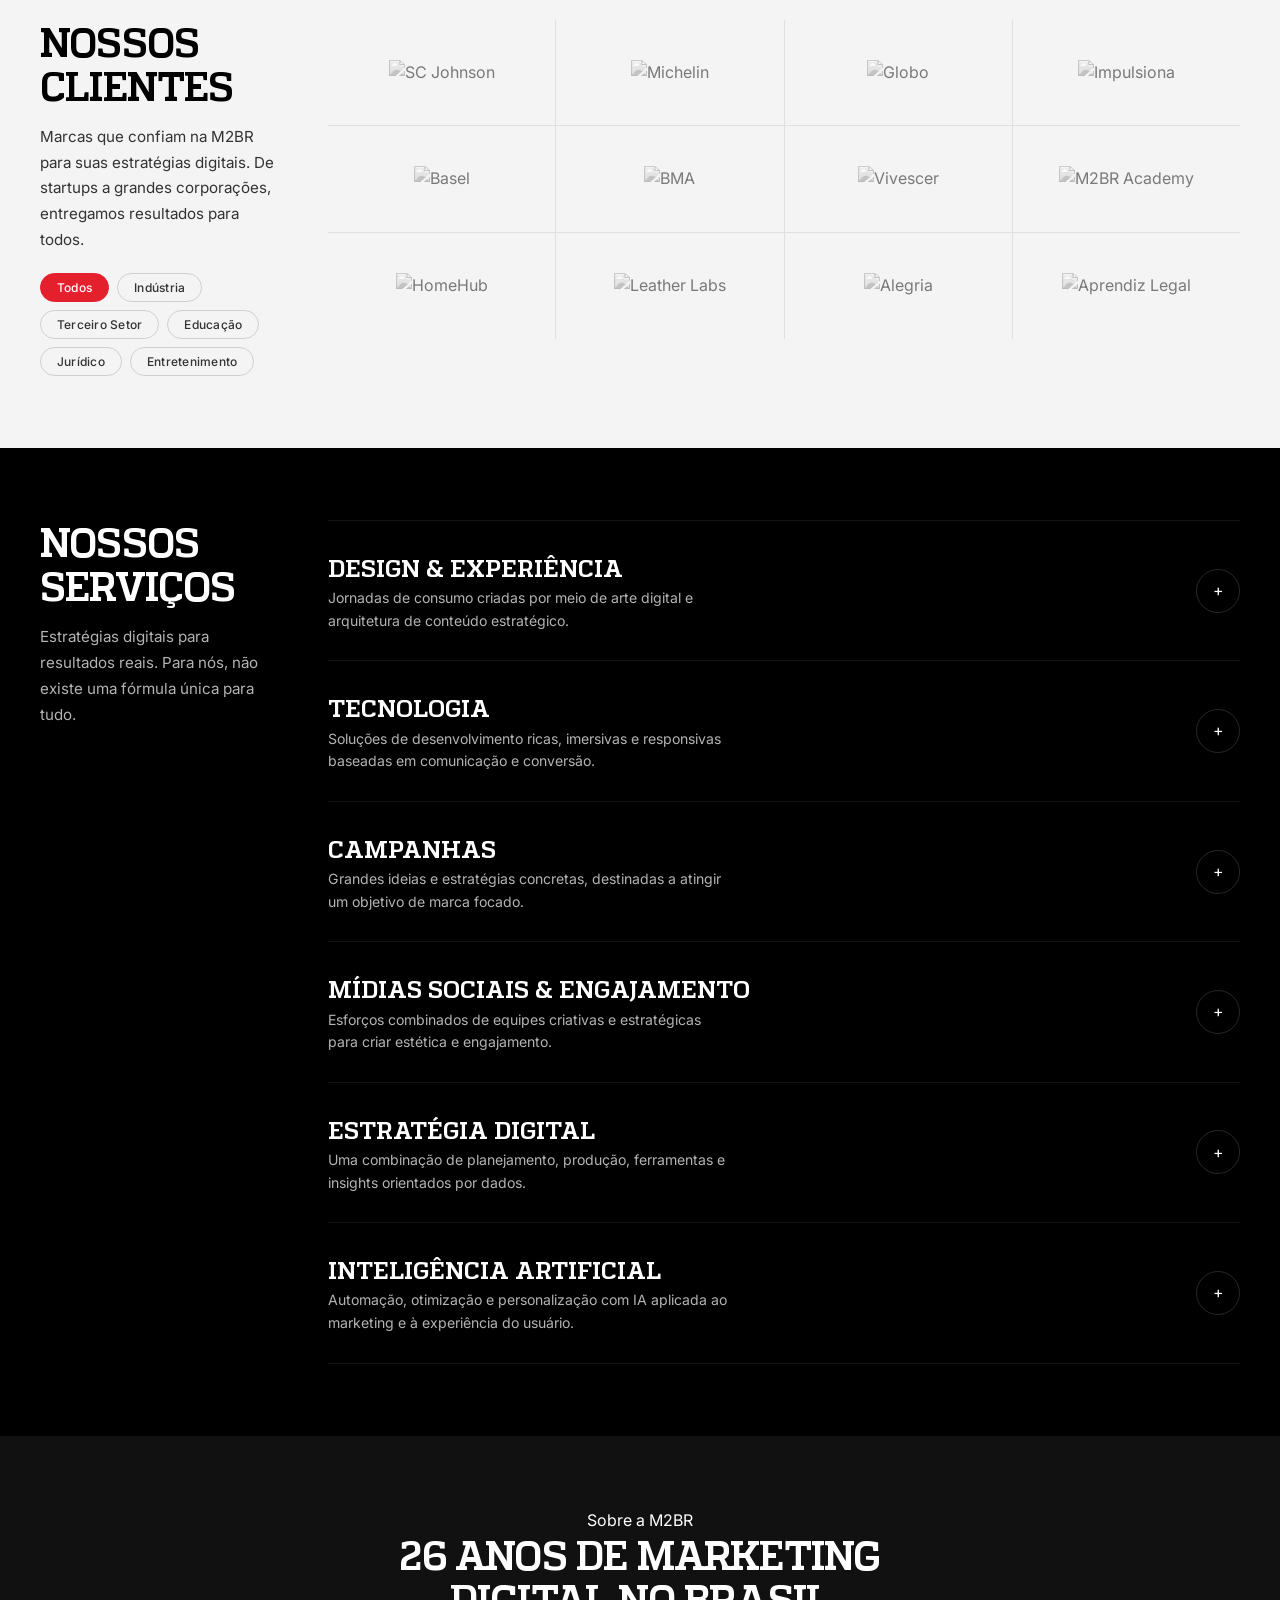
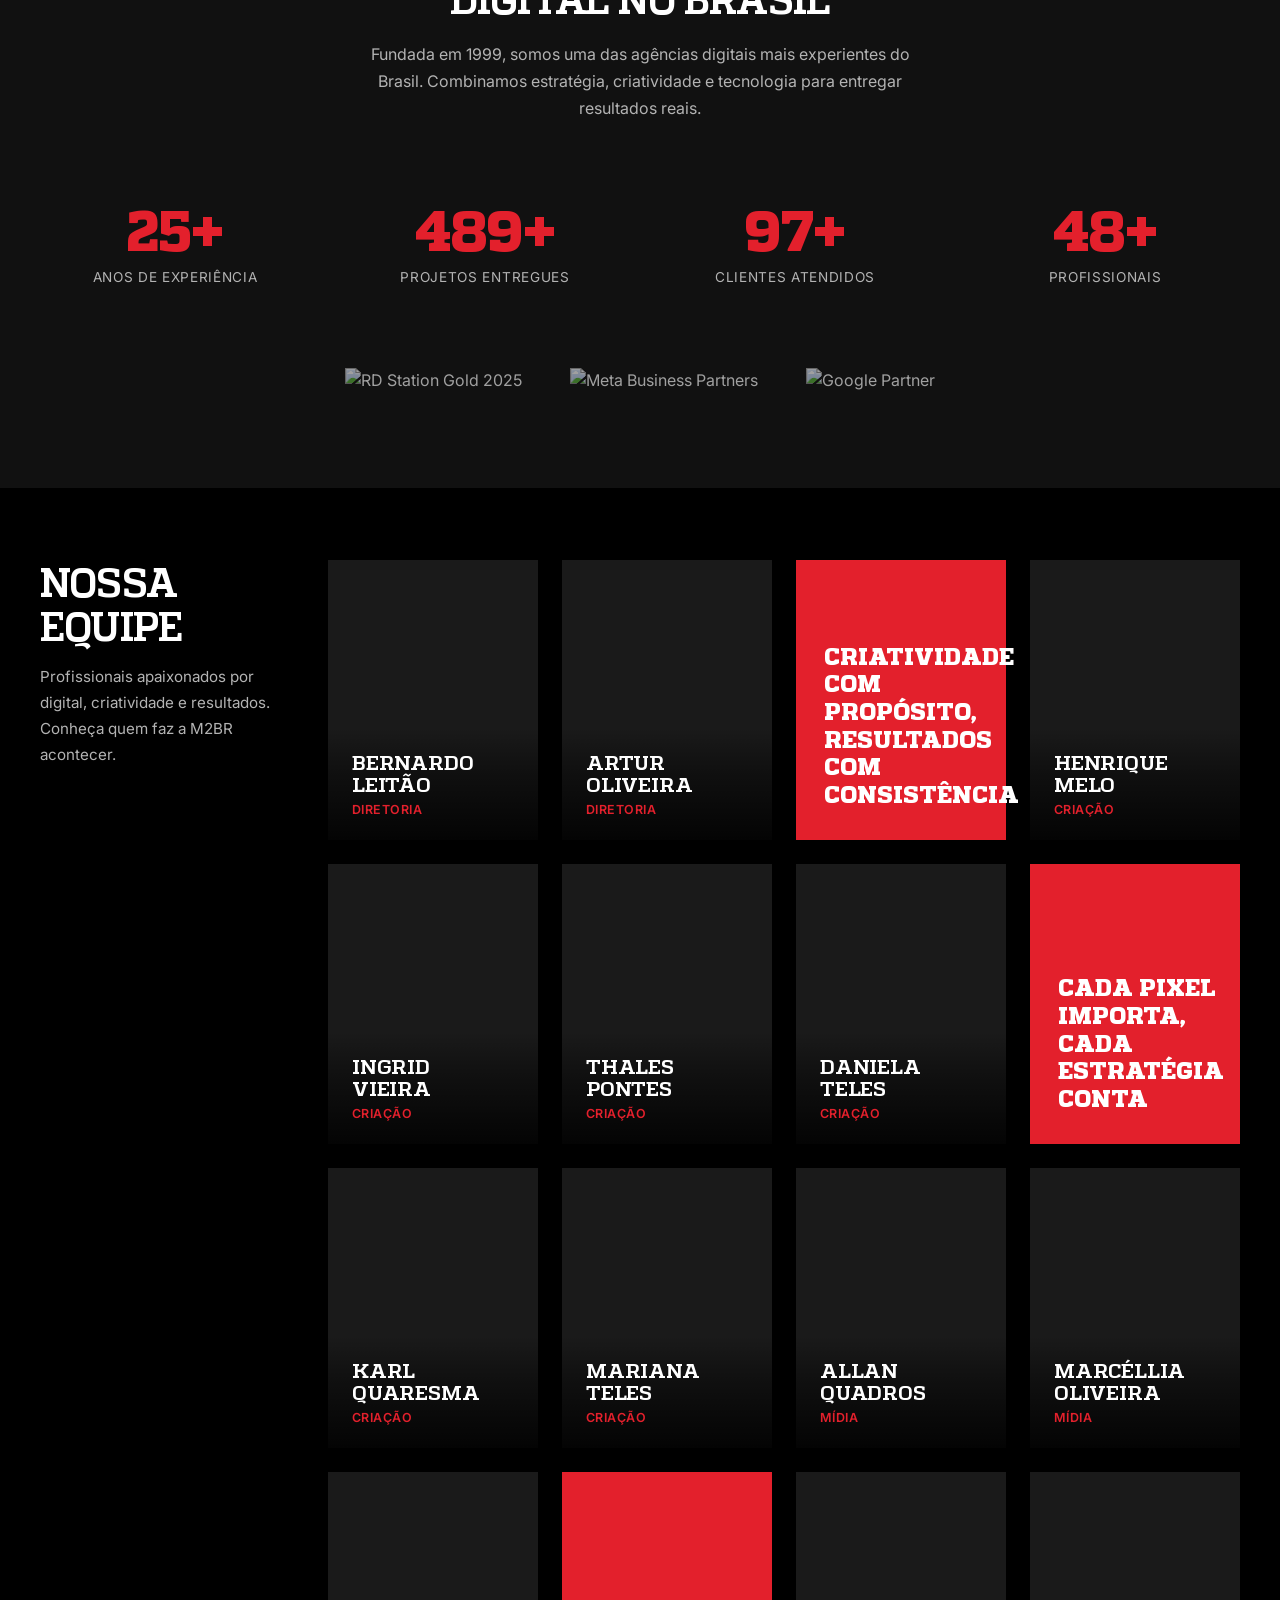
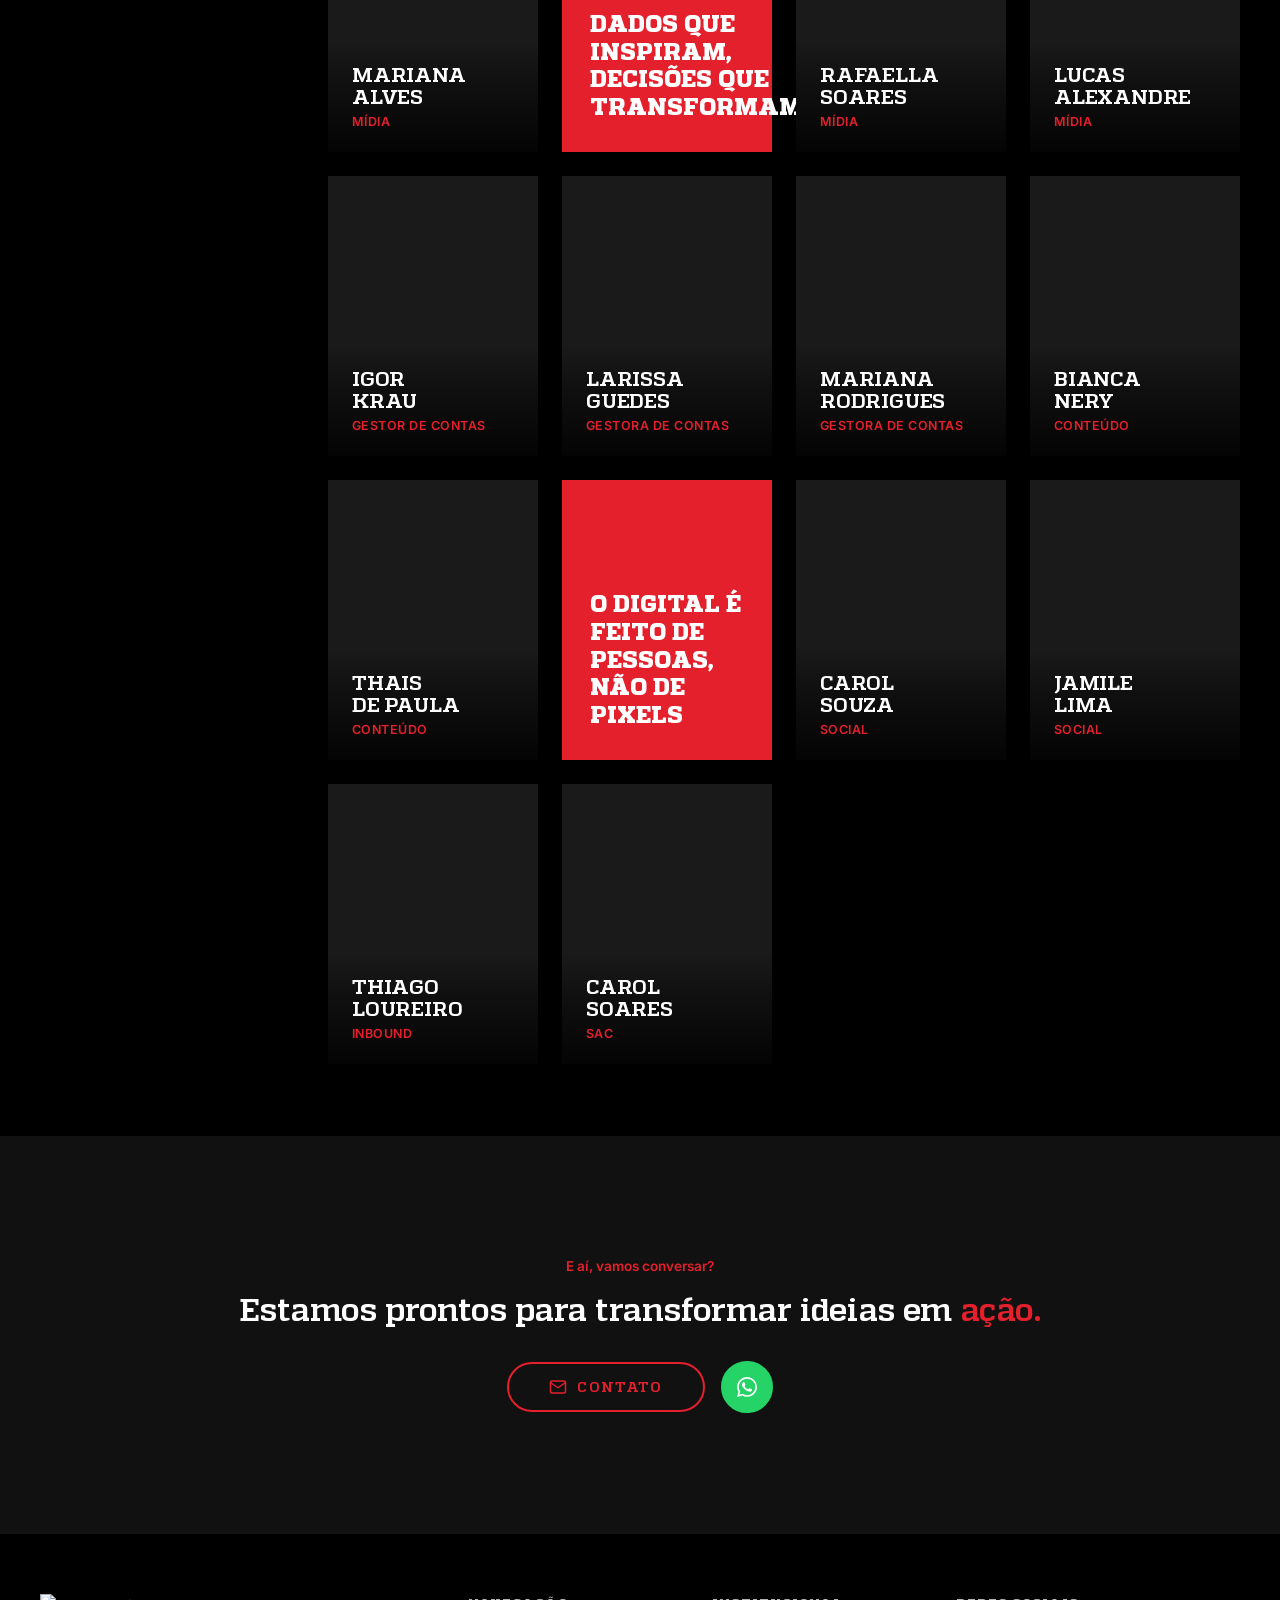
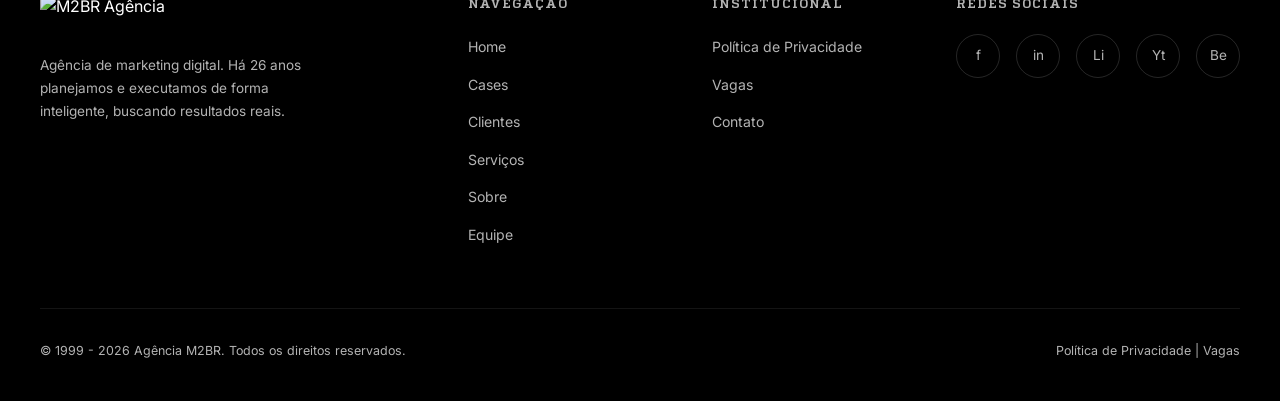
==== commit 0c660dba: "Update team roster: remove Matheus and Victoria, add Lucas Alexandre in Mídia. This keeps the sectio" ====
--- a/index.html
+++ b/index.html
@@ -663,12 +663,6 @@
           </div>
 
           <div class="team-card fade-up">
-            <div class="team-photo" style="background-image: url('https://i.pravatar.cc/400?img=15')"></div>
-            <div class="team-label"><h3 class="team-name">Matheus Dias</h3><p class="team-role">Criação</p></div>
-            <div class="team-bio"><h3 class="team-name">Matheus Dias</h3><p class="team-role">Criação</p><p class="team-bio-text">Designer focado em experiências digitais e materiais de comunicação visual.</p></div>
-          </div>
-
-          <div class="team-card fade-up">
             <div class="team-photo" style="background-image: url('equipe-update/allan.jpg')"></div>
             <div class="team-label"><h3 class="team-name">Allan Quadros</h3><p class="team-role">Mídia</p></div>
             <div class="team-bio"><h3 class="team-name">Allan Quadros</h3><p class="team-role">Mídia</p><p class="team-bio-text">Especialista em mídia paga com foco em performance e otimização de campanhas.</p></div>
@@ -697,6 +691,12 @@
           </div>
 
           <div class="team-card fade-up">
+            <div class="team-photo" style="background-image: url('equipe-update/lucas.jpg')"></div>
+            <div class="team-label"><h3 class="team-name">Lucas Alexandre</h3><p class="team-role">Mídia</p></div>
+            <div class="team-bio"><h3 class="team-name">Lucas Alexandre</h3><p class="team-role">Mídia</p><p class="team-bio-text">Analista de mídia com foco em performance, otimização contínua e leitura estratégica de dados.</p></div>
+          </div>
+
+          <div class="team-card fade-up">
             <div class="team-photo" style="background-image: url('equipe-update/igor-krau.jpg')"></div>
             <div class="team-label"><h3 class="team-name">Igor Krau</h3><p class="team-role">Gestor de contas</p></div>
             <div class="team-bio"><h3 class="team-name">Igor Krau</h3><p class="team-role">Gestor de contas</p><p class="team-bio-text">Gestão de relacionamento com clientes e coordenação de projetos multidisciplinares.</p></div>
@@ -752,12 +752,6 @@
             <div class="team-photo" style="background-image: url('equipe-update/carol-soares.jpg')"></div>
             <div class="team-label"><h3 class="team-name">Carol Soares</h3><p class="team-role">SAC</p></div>
             <div class="team-bio"><h3 class="team-name">Carol Soares</h3><p class="team-role">SAC</p><p class="team-bio-text">Atendimento ao consumidor digital com agilidade, empatia e resolução eficiente.</p></div>
-          </div>
-
-          <div class="team-card fade-up">
-            <div class="team-photo" style="background-image: url('https://i.pravatar.cc/400?img=20')"></div>
-            <div class="team-label"><h3 class="team-name">Victoria Soares</h3><p class="team-role">SAC</p></div>
-            <div class="team-bio"><h3 class="team-name">Victoria Soares</h3><p class="team-role">SAC</p><p class="team-bio-text">Suporte ao cliente nas redes sociais, transformando interações em experiências positivas.</p></div>
           </div>
 
         </div>
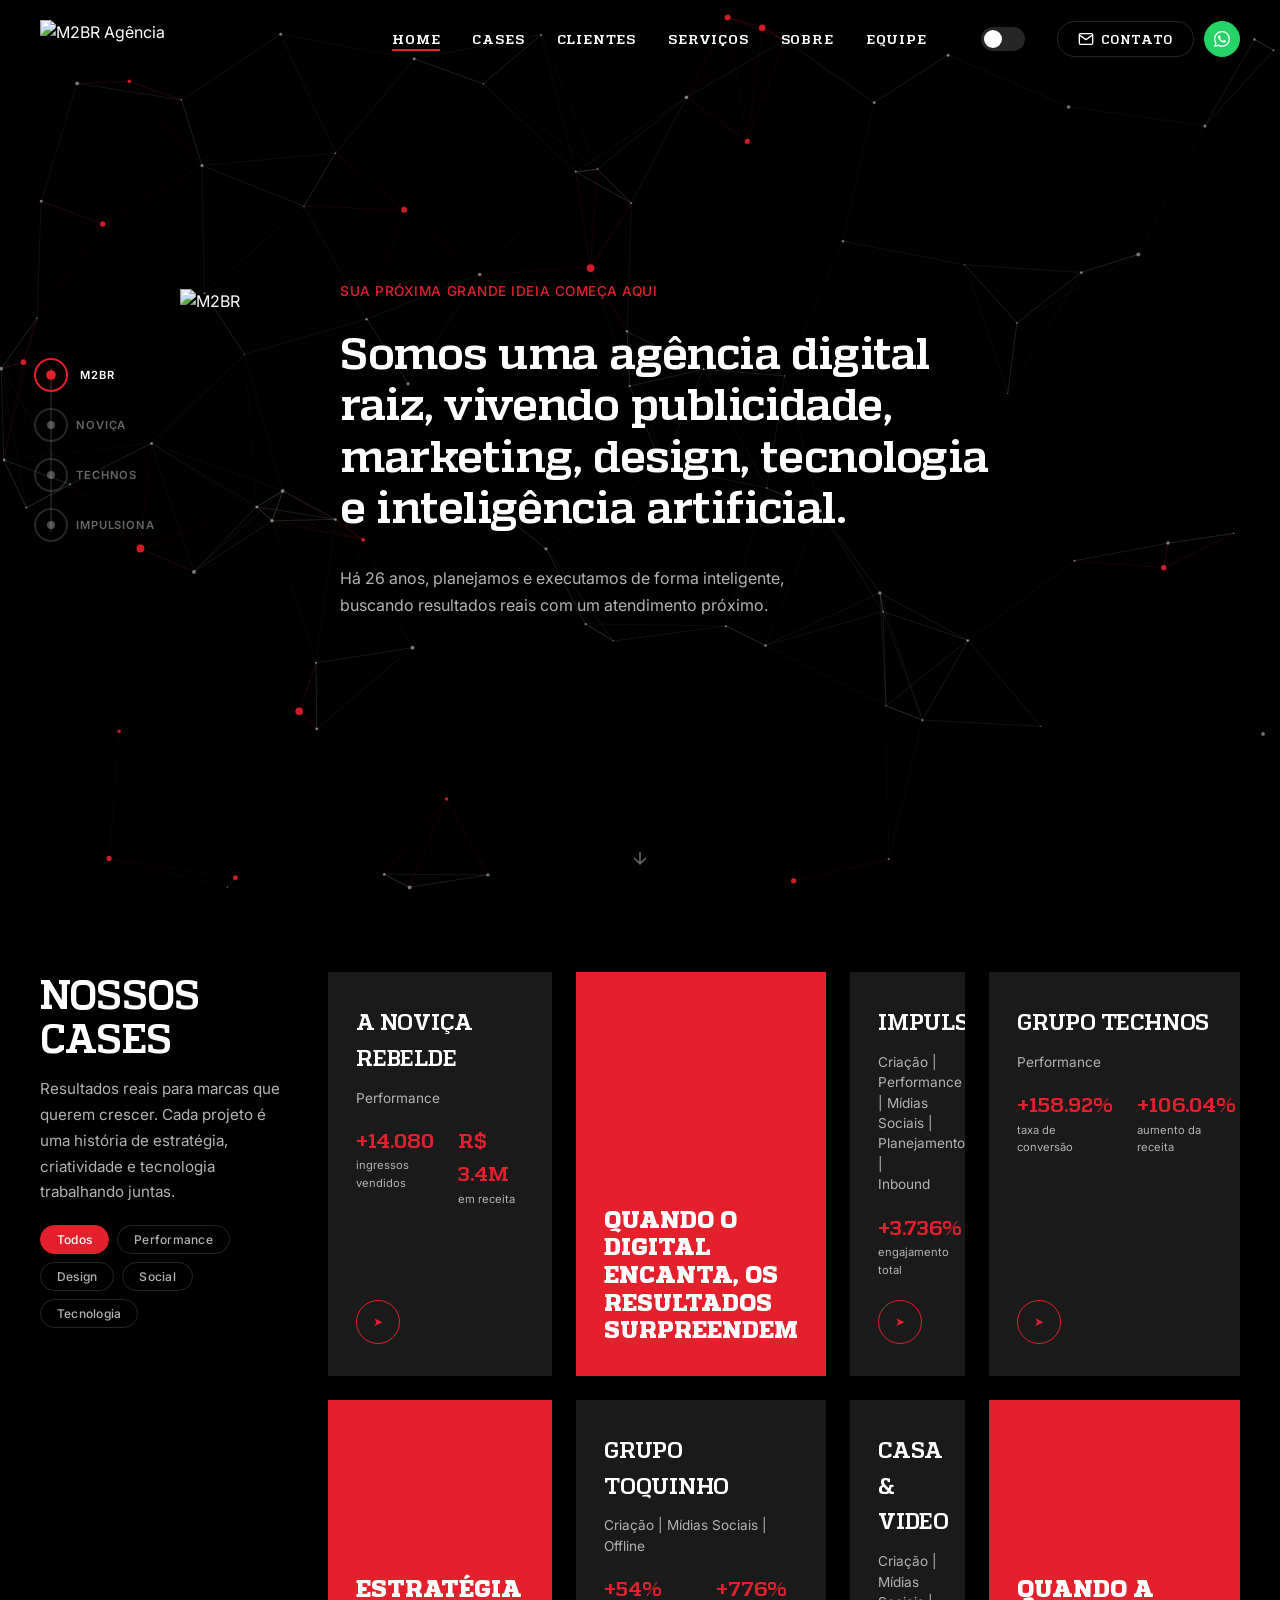
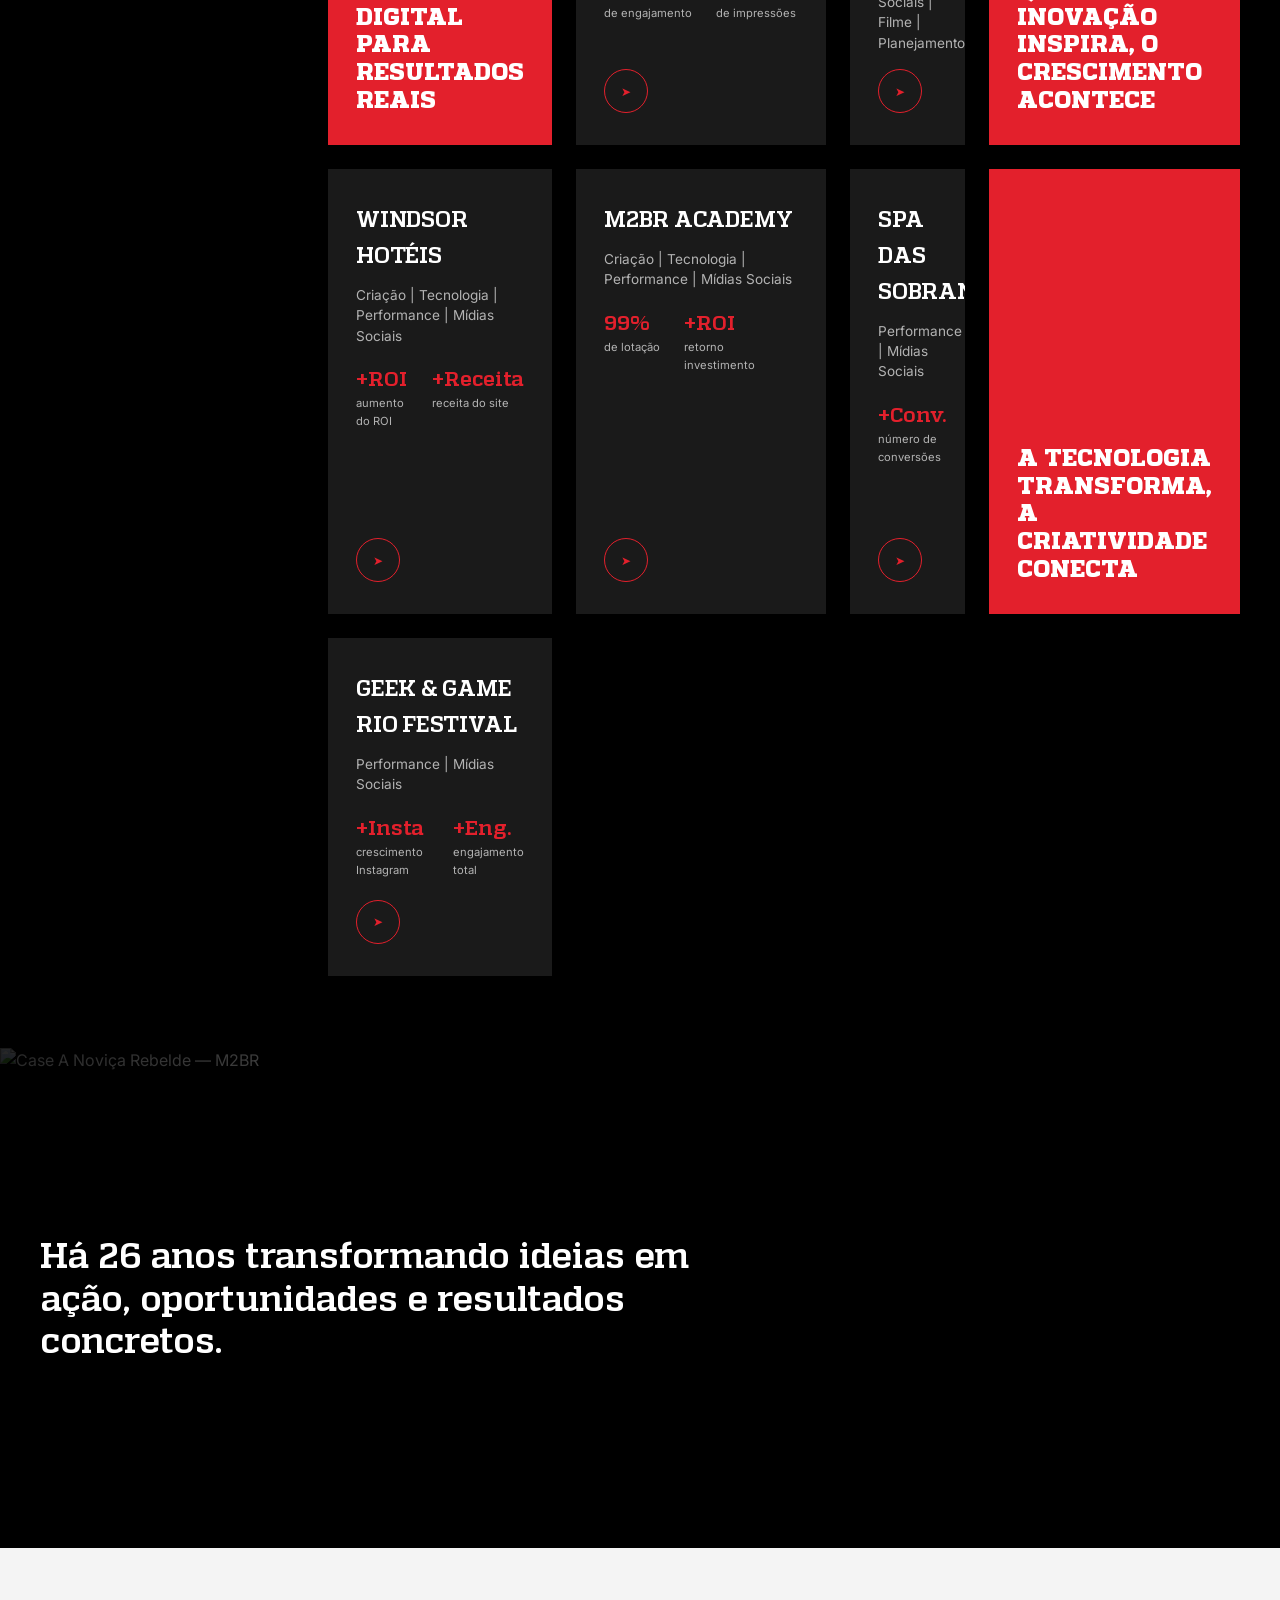
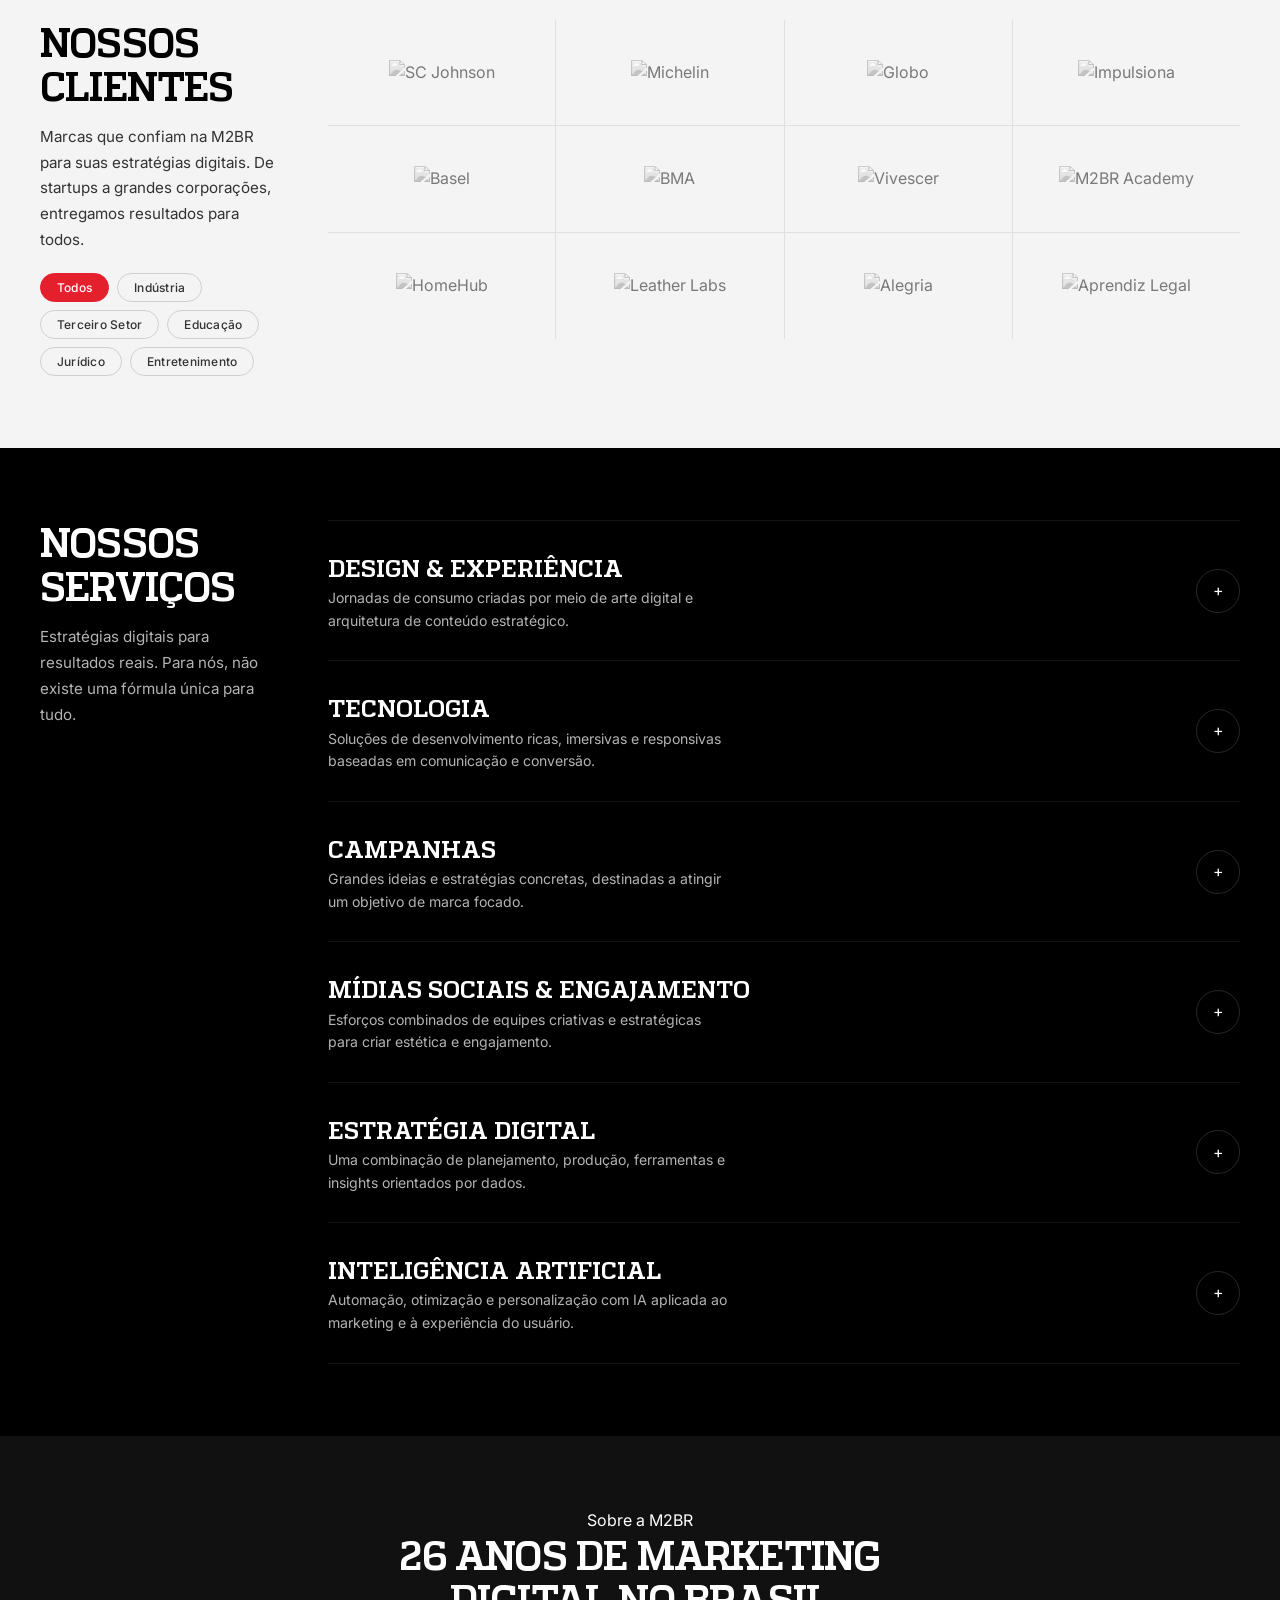
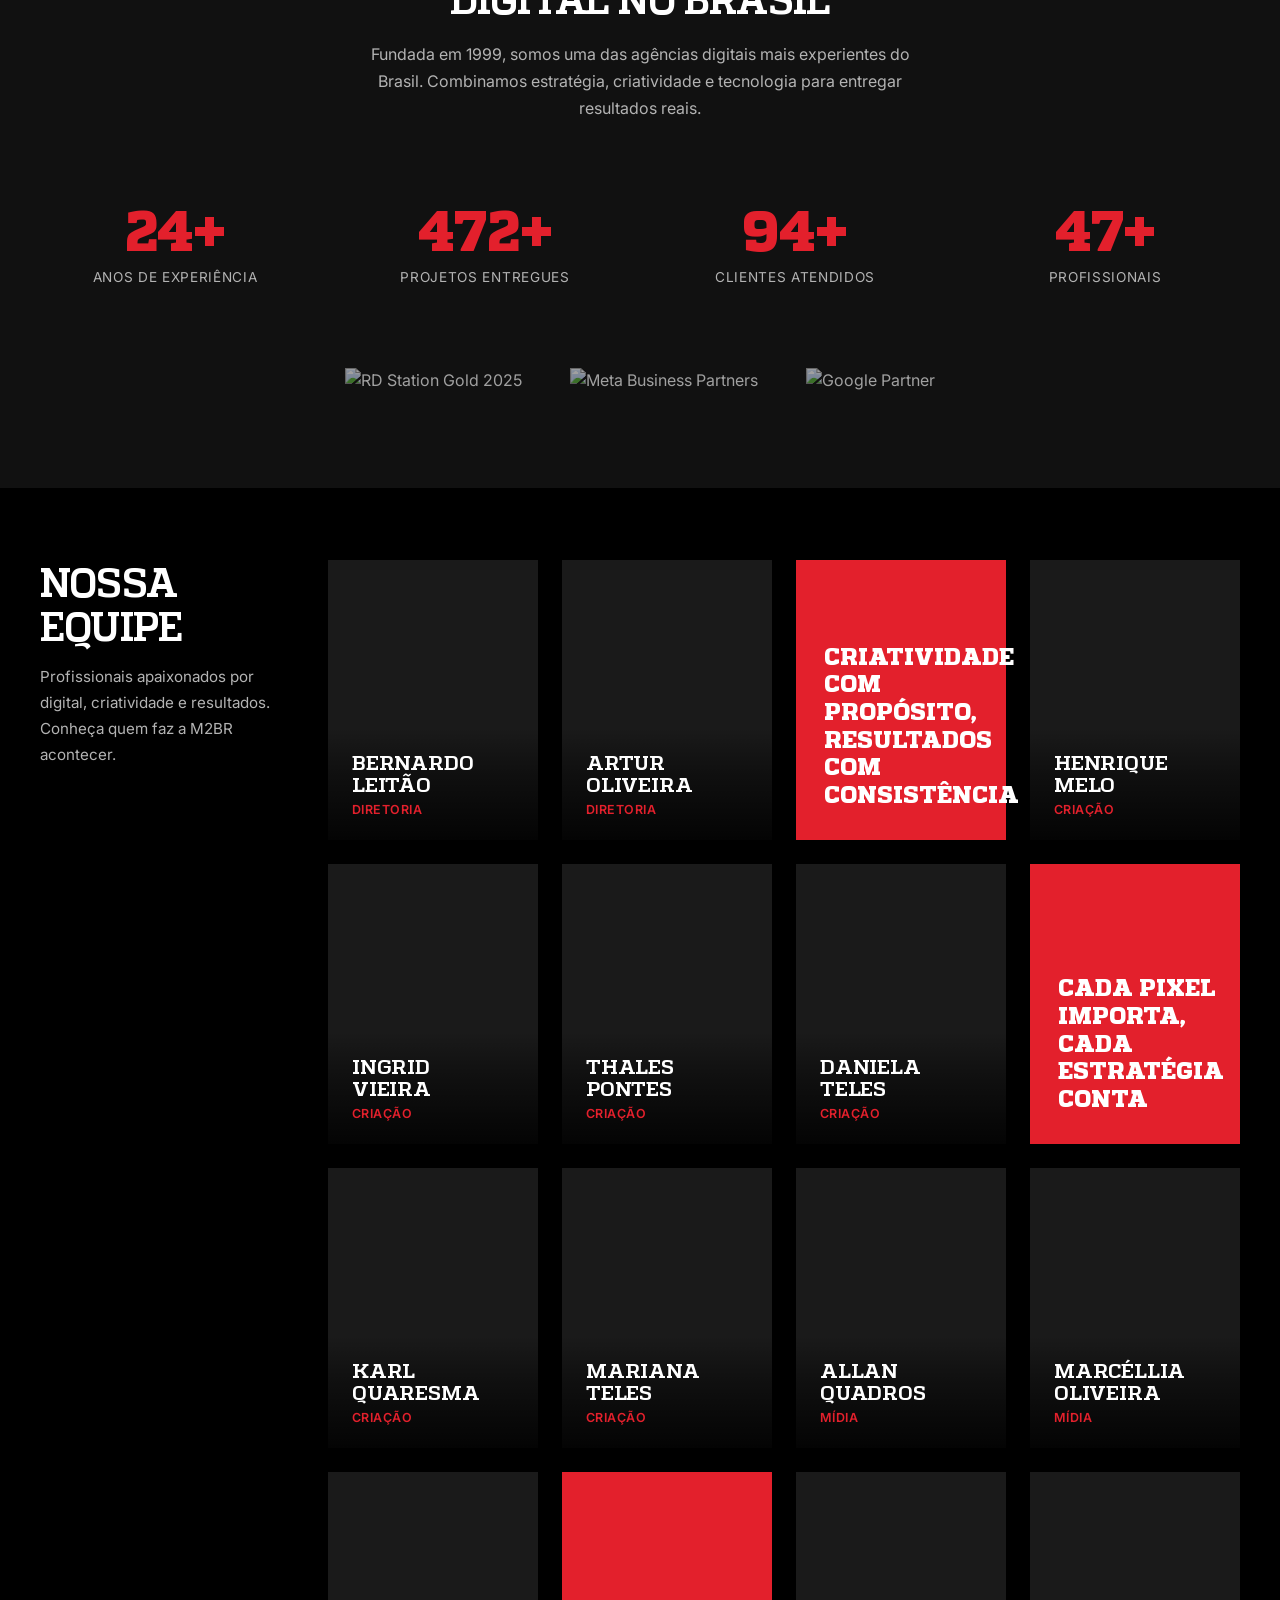
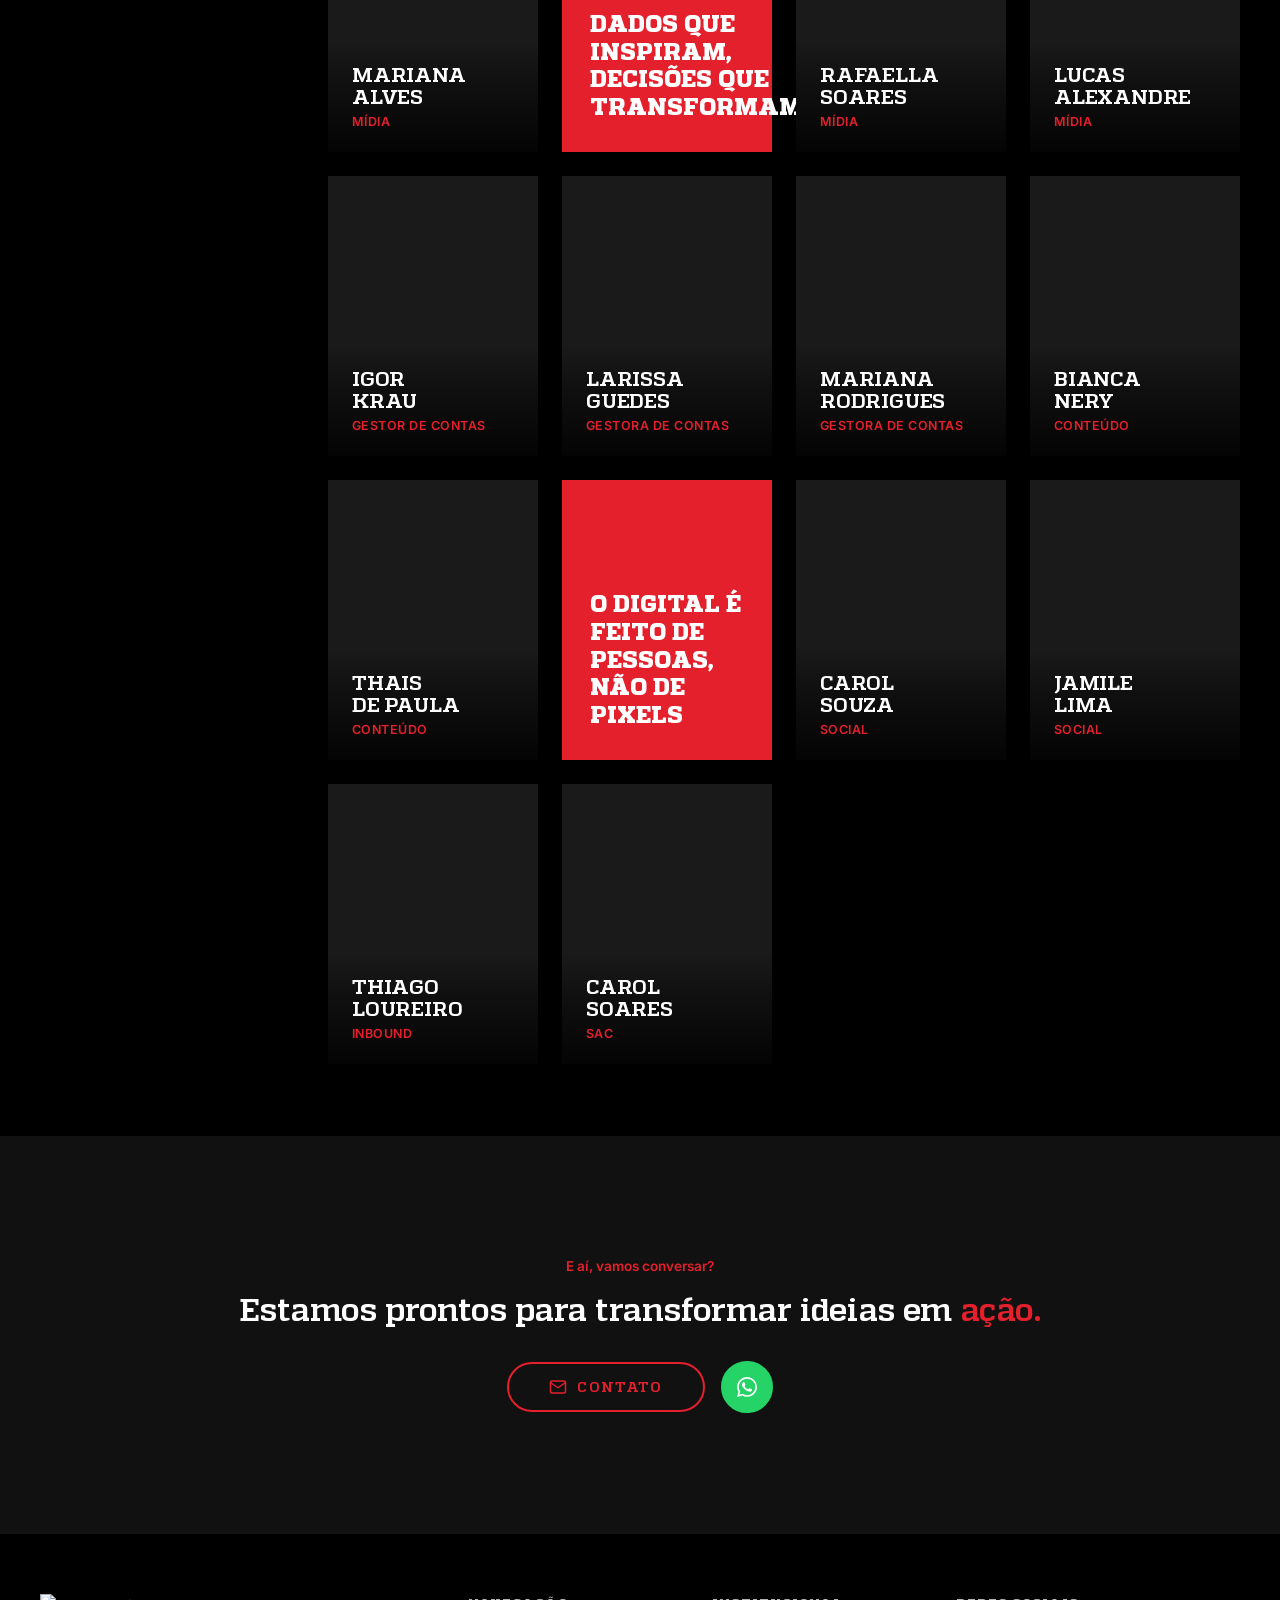
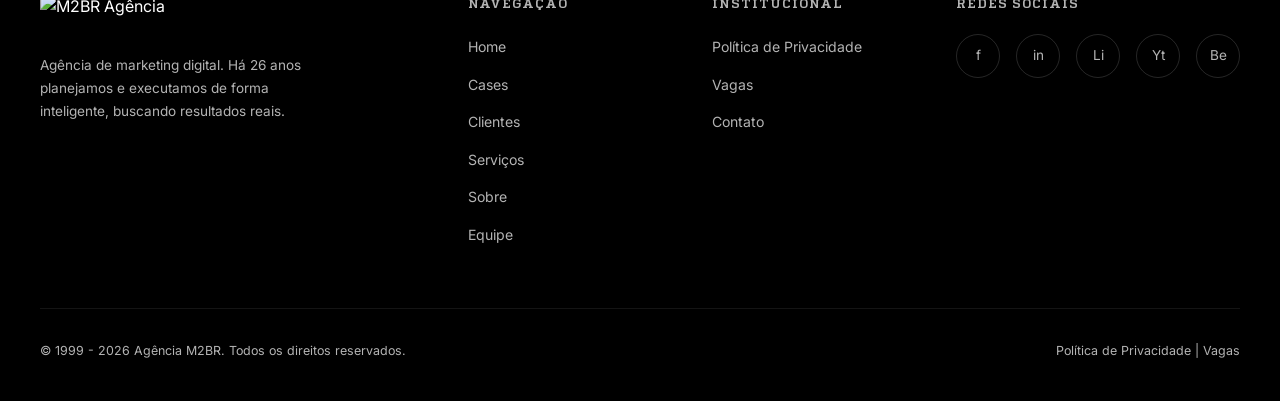
==== commit 239f85dc: "Banner: troca Unsplash por arte A Novica Rebelde (agencia.m2br). Made-with: Cursor" ====
--- a/index.html
+++ b/index.html
@@ -431,7 +431,7 @@
   <!-- ======== BANNER ======== -->
   <div class="banner">
     <div class="banner-bg">
-      <img src="https://images.unsplash.com/photo-1497366216548-37526070297c?w=1600&q=80" alt="Office" loading="lazy">
+      <img src="https://agencia.m2br.com/wp-content/uploads/2024/10/A-NOVICA-REBELDE-2.jpg" alt="Case A Noviça Rebelde — M2BR" loading="lazy">
     </div>
     <div class="container">
       <div class="banner-text fade-up">Há 26 anos transformando ideias em ação, oportunidades e resultados concretos.</div>
